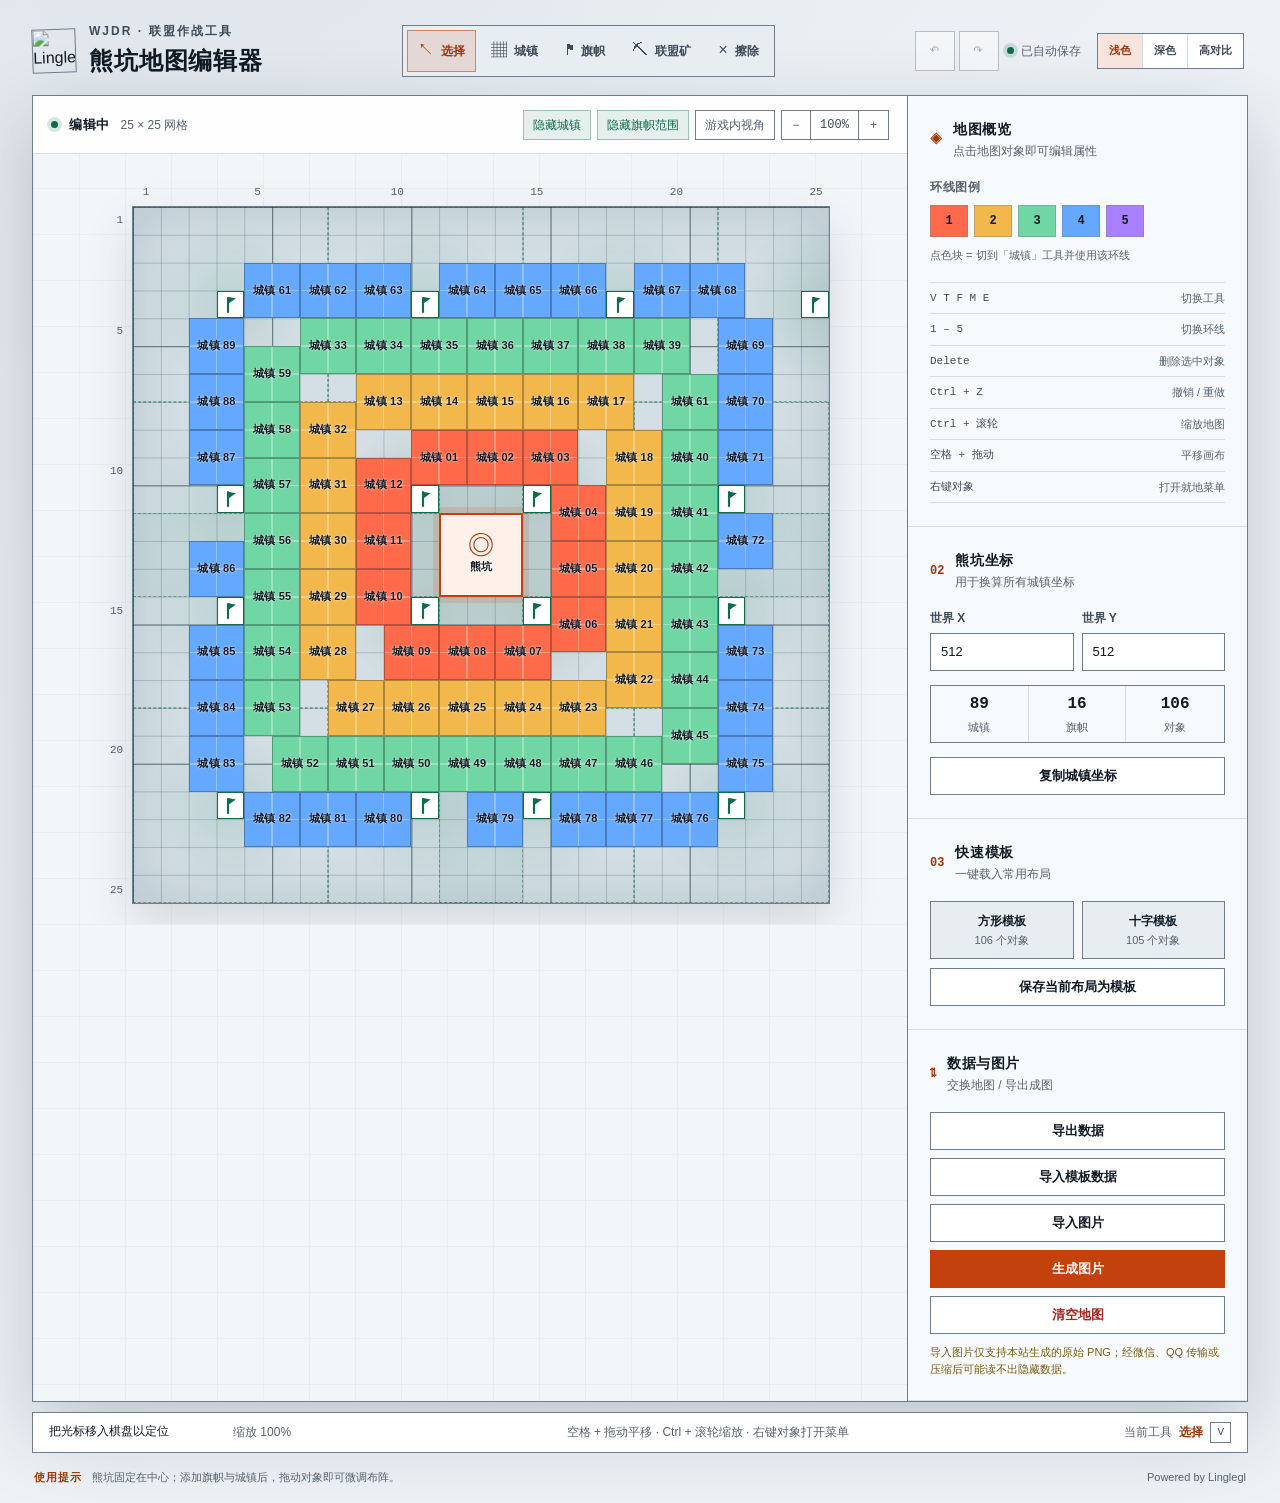
==== index.html @ 19039643 "Add files via upload" ====
<!DOCTYPE html><html lang="zh-CN" data-theme="light"><head><meta charSet="utf-8"/><meta name="viewport" content="width=device-width, initial-scale=1"/><link rel="preload" as="image" href="/logo.jpg"/><link rel="stylesheet" href="/assets/index-hUrB4ip2.css" data-rsc-css-href="/assets/index-hUrB4ip2.css" data-precedence="vite-rsc/importer-resources"/><link rel="modulepreload" href="/assets/layout-segment-context-CF5Iro7k.js" crossorigin=""/><link rel="modulepreload" href="/assets/rolldown-runtime-S-ySWqyJ.js" crossorigin=""/><link rel="modulepreload" href="/assets/index-B4uGguhS.js" crossorigin=""/><link rel="modulepreload" href="/assets/framework-CXnKph_e.js" crossorigin=""/><link rel="modulepreload" href="/assets/page-Bb1HIGZ4.js" crossorigin=""/><title>熊坑地图编辑器 | WJDR</title><meta name="description" content="为无尽冬日联盟快速规划熊坑、旗帜与城镇位置，支持模板、坐标换算、数据导入导出与图片生成。"/><meta name="application-name" content="WJDR 熊坑地图编辑器"/><meta property="og:title" content="熊坑地图编辑器 | WJDR"/><meta property="og:description" content="规划阵型、换算坐标、一键出图。"/><meta property="og:type" content="website"/><meta property="og:image" content="https://127.0.0.1:3100/og.png"/><meta property="og:image:width" content="1760"/><meta property="og:image:height" content="920"/><meta name="twitter:card" content="summary_large_image"/><meta name="twitter:title" content="熊坑地图编辑器 | WJDR"/><meta name="twitter:description" content="规划阵型、换算坐标、一键出图。"/><meta name="twitter:image" content="https://127.0.0.1:3100/og.png"/><link rel="shortcut icon" href="/logo.jpg"/><link rel="icon" href="/logo.jpg"/><link rel="apple-touch-icon" href="/logo.jpg"/><meta name="theme-color" content="#eef2f6"/><script>self.__VINEXT_RSC_PARAMS__={}</script><script>self.__VINEXT_RSC_NAV__={"pathname":"/","searchParams":[]}</script><link rel="modulepreload" href="/assets/index-B4uGguhS.js" />
</head><body><script>(function(){try{var t=localStorage.getItem("wjdr-theme");if(t!=="dark"&&t!=="contrast")t="light";var r=document.documentElement;r.dataset.theme=t;r.style.colorScheme=t==="light"?"light":"dark";}catch(e){document.documentElement.dataset.theme="light";}})();</script><main class="app-shell"><header class="topbar"><div class="brand"><img class="brand-mark" src="/logo.jpg" alt="Linglegl"/><div><p>WJDR · 联盟作战工具</p><h1>熊坑地图编辑器</h1></div></div><div class="tool-strip" role="toolbar" aria-label="地图工具"><button type="button" class="active" aria-pressed="true" title="移动与编辑（快捷键 V）"><strong aria-hidden="true">↖</strong><span>选择</span></button><button type="button" class="" aria-pressed="false" title="放置联盟成员（快捷键 T）"><strong aria-hidden="true">▦</strong><span>城镇</span></button><button type="button" class="" aria-pressed="false" title="标记覆盖范围（快捷键 F）"><strong aria-hidden="true">⚑</strong><span>旗帜</span></button><button type="button" class="" aria-pressed="false" title="放置资源点（快捷键 M）"><strong aria-hidden="true">⛏</strong><span>联盟矿</span></button><button type="button" class="" aria-pressed="false" title="点击删除（快捷键 E）"><strong aria-hidden="true">×</strong><span>擦除</span></button></div><div class="header-actions"><div class="history-actions"><button type="button" disabled="" title="撤销（Ctrl+Z）" aria-label="撤销">↶</button><button type="button" disabled="" title="重做（Ctrl+Shift+Z）" aria-label="重做">↷</button></div><span class="autosave"><i></i>已自动保存</span><div class="theme-switch" role="group" aria-label="配色主题"><button type="button" class="active" aria-pressed="true" title="亮底深字，长时间看最省力">浅色</button><button type="button" class="" aria-pressed="false" title="原版战术深色">深色</button><button type="button" class="" aria-pressed="false" title="深底 + 近白字，对比更强">高对比</button></div></div></header><section class="workspace" aria-label="熊坑地图编辑器"><section class="map-panel"><div class="map-toolbar"><div><span class="status-dot"></span><strong>编辑中</strong><em>25 × 25 网格</em></div><div class="view-switches"><button type="button" class="on">隐藏<!-- -->城镇</button><button type="button" class="on">隐藏<!-- -->旗帜范围</button><button type="button" class="" aria-pressed="false" title="切换垂直视角与游戏内视角">游戏内视角</button><div class="zoom-controls" aria-label="地图缩放"><button type="button" aria-label="缩小地图" title="缩小地图">−</button><button type="button" aria-label="重置地图缩放，当前 100%" title="重置为 100%">100<!-- -->%</button><button type="button" aria-label="放大地图" title="放大地图">+</button></div></div></div><div class="map-viewport"><div class="map-stage " style="--tilt-yaw:-45deg;--tilt-counter-yaw:45deg;--tilt-scale:0.7;--tilt-inset:15%;--map-stage-width:min(80vh, calc(100% - 64px))"><div class="axis axis-x" aria-hidden="true"><span>1</span><span></span><span></span><span></span><span>5</span><span></span><span></span><span></span><span></span><span>10</span><span></span><span></span><span></span><span></span><span>15</span><span></span><span></span><span></span><span></span><span>20</span><span></span><span></span><span></span><span></span><span>25</span></div><div class="axis axis-y" aria-hidden="true"><span>1</span><span></span><span></span><span></span><span>5</span><span></span><span></span><span></span><span></span><span>10</span><span></span><span></span><span></span><span></span><span>15</span><span></span><span></span><span></span><span></span><span>20</span><span></span><span></span><span></span><span></span><span>25</span></div><div class="map-board tool-select"><span class="board-corner corner-top-left" aria-hidden="true"></span><span class="board-corner corner-top-right" aria-hidden="true"></span><span class="board-corner corner-bottom-right" aria-hidden="true"></span><span class="board-corner corner-bottom-left" aria-hidden="true"></span><span class="flag-coverage " style="left:28.000000000000004%;top:44%;width:28.000000000000004%;height:28.000000000000004%"></span><span class="flag-coverage " style="left:28.000000000000004%;top:28.000000000000004%;width:28.000000000000004%;height:28.000000000000004%"></span><span class="flag-coverage " style="left:44%;top:28.000000000000004%;width:28.000000000000004%;height:28.000000000000004%"></span><span class="flag-coverage " style="left:44%;top:44%;width:28.000000000000004%;height:28.000000000000004%"></span><span class="flag-coverage " style="left:0%;top:44%;width:28.000000000000004%;height:28.000000000000004%"></span><span class="flag-coverage " style="left:72%;top:44%;width:28.000000000000004%;height:28.000000000000004%"></span><span class="flag-coverage " style="left:72%;top:28.000000000000004%;width:28.000000000000004%;height:28.000000000000004%"></span><span class="flag-coverage " style="left:0%;top:28.000000000000004%;width:28.000000000000004%;height:28.000000000000004%"></span><span class="flag-coverage " style="left:28.000000000000004%;top:0%;width:28.000000000000004%;height:28.000000000000004%"></span><span class="flag-coverage " style="left:56.00000000000001%;top:0%;width:28.000000000000004%;height:28.000000000000004%"></span><span class="flag-coverage " style="left:28.000000000000004%;top:72%;width:28.000000000000004%;height:28.000000000000004%"></span><span class="flag-coverage " style="left:44%;top:72%;width:28.000000000000004%;height:28.000000000000004%"></span><span class="flag-coverage " style="left:72%;top:72%;width:28.000000000000004%;height:28.000000000000004%"></span><span class="flag-coverage " style="left:0%;top:72%;width:28.000000000000004%;height:28.000000000000004%"></span><span class="flag-coverage " style="left:0%;top:0%;width:28.000000000000004%;height:28.000000000000004%"></span><span class="flag-coverage " style="left:84%;top:0%;width:28.000000000000004%;height:28.000000000000004%"></span><button type="button" class="marker marker-bear  " style="left:44%;top:44%;width:12%;height:12%" aria-label="熊坑，左上角第 12 列第 12 行，占地 3 × 3"><span class="marker-bear-content"><span class="marker-bear-symbol" aria-hidden="true">◎</span><small>熊坑</small></span></button><button type="button" class="marker marker-flag  " style="left:40%;top:56.00000000000001%;width:4%;height:4%" aria-label="联盟旗帜，左上角第 11 列第 15 行，占地 1 × 1"><span class="marker-flag-glyph" aria-hidden="true"></span></button><button type="button" class="marker marker-flag  " style="left:40%;top:40%;width:4%;height:4%" aria-label="联盟旗帜，左上角第 11 列第 11 行，占地 1 × 1"><span class="marker-flag-glyph" aria-hidden="true"></span></button><button type="button" class="marker marker-flag  " style="left:56.00000000000001%;top:40%;width:4%;height:4%" aria-label="联盟旗帜，左上角第 15 列第 11 行，占地 1 × 1"><span class="marker-flag-glyph" aria-hidden="true"></span></button><button type="button" class="marker marker-flag  " style="left:56.00000000000001%;top:56.00000000000001%;width:4%;height:4%" aria-label="联盟旗帜，左上角第 15 列第 15 行，占地 1 × 1"><span class="marker-flag-glyph" aria-hidden="true"></span></button><button type="button" class="marker marker-flag  " style="left:12%;top:56.00000000000001%;width:4%;height:4%" aria-label="联盟旗帜，左上角第 4 列第 15 行，占地 1 × 1"><span class="marker-flag-glyph" aria-hidden="true"></span></button><button type="button" class="marker marker-flag  " style="left:84%;top:56.00000000000001%;width:4%;height:4%" aria-label="联盟旗帜，左上角第 22 列第 15 行，占地 1 × 1"><span class="marker-flag-glyph" aria-hidden="true"></span></button><button type="button" class="marker marker-flag  " style="left:84%;top:40%;width:4%;height:4%" aria-label="联盟旗帜，左上角第 22 列第 11 行，占地 1 × 1"><span class="marker-flag-glyph" aria-hidden="true"></span></button><button type="button" class="marker marker-flag  " style="left:12%;top:40%;width:4%;height:4%" aria-label="联盟旗帜，左上角第 4 列第 11 行，占地 1 × 1"><span class="marker-flag-glyph" aria-hidden="true"></span></button><button type="button" class="marker marker-flag  " style="left:40%;top:12%;width:4%;height:4%" aria-label="联盟旗帜，左上角第 11 列第 4 行，占地 1 × 1"><span class="marker-flag-glyph" aria-hidden="true"></span></button><button type="button" class="marker marker-flag  " style="left:68%;top:12%;width:4%;height:4%" aria-label="联盟旗帜，左上角第 18 列第 4 行，占地 1 × 1"><span class="marker-flag-glyph" aria-hidden="true"></span></button><button type="button" class="marker marker-flag  " style="left:40%;top:84%;width:4%;height:4%" aria-label="联盟旗帜，左上角第 11 列第 22 行，占地 1 × 1"><span class="marker-flag-glyph" aria-hidden="true"></span></button><button type="button" class="marker marker-flag  " style="left:56.00000000000001%;top:84%;width:4%;height:4%" aria-label="联盟旗帜，左上角第 15 列第 22 行，占地 1 × 1"><span class="marker-flag-glyph" aria-hidden="true"></span></button><button type="button" class="marker marker-flag  " style="left:84%;top:84%;width:4%;height:4%" aria-label="联盟旗帜，左上角第 22 列第 22 行，占地 1 × 1"><span class="marker-flag-glyph" aria-hidden="true"></span></button><button type="button" class="marker marker-flag  " style="left:12%;top:84%;width:4%;height:4%" aria-label="联盟旗帜，左上角第 4 列第 22 行，占地 1 × 1"><span class="marker-flag-glyph" aria-hidden="true"></span></button><button type="button" class="marker marker-flag  " style="left:12%;top:12%;width:4%;height:4%" aria-label="联盟旗帜，左上角第 4 列第 4 行，占地 1 × 1"><span class="marker-flag-glyph" aria-hidden="true"></span></button><button type="button" class="marker marker-flag  " style="left:96%;top:12%;width:4%;height:4%" aria-label="联盟旗帜，左上角第 25 列第 4 行，占地 1 × 1"><span class="marker-flag-glyph" aria-hidden="true"></span></button><button type="button" class="marker marker-town  " style="left:40%;top:32%;width:8%;height:8%;--town-color:#ff6b4a" aria-label="城镇 01，左上角第 11 列第 9 行，占地 2 × 2"><small>城镇 01</small></button><button type="button" class="marker marker-town  " style="left:48%;top:32%;width:8%;height:8%;--town-color:#ff6b4a" aria-label="城镇 02，左上角第 13 列第 9 行，占地 2 × 2"><small>城镇 02</small></button><button type="button" class="marker marker-town  " style="left:56.00000000000001%;top:32%;width:8%;height:8%;--town-color:#ff6b4a" aria-label="城镇 03，左上角第 15 列第 9 行，占地 2 × 2"><small>城镇 03</small></button><button type="button" class="marker marker-town  " style="left:60%;top:40%;width:8%;height:8%;--town-color:#ff6b4a" aria-label="城镇 04，左上角第 16 列第 11 行，占地 2 × 2"><small>城镇 04</small></button><button type="button" class="marker marker-town  " style="left:60%;top:48%;width:8%;height:8%;--town-color:#ff6b4a" aria-label="城镇 05，左上角第 16 列第 13 行，占地 2 × 2"><small>城镇 05</small></button><button type="button" class="marker marker-town  " style="left:60%;top:56.00000000000001%;width:8%;height:8%;--town-color:#ff6b4a" aria-label="城镇 06，左上角第 16 列第 15 行，占地 2 × 2"><small>城镇 06</small></button><button type="button" class="marker marker-town  " style="left:52%;top:60%;width:8%;height:8%;--town-color:#ff6b4a" aria-label="城镇 07，左上角第 14 列第 16 行，占地 2 × 2"><small>城镇 07</small></button><button type="button" class="marker marker-town  " style="left:44%;top:60%;width:8%;height:8%;--town-color:#ff6b4a" aria-label="城镇 08，左上角第 12 列第 16 行，占地 2 × 2"><small>城镇 08</small></button><button type="button" class="marker marker-town  " style="left:36%;top:60%;width:8%;height:8%;--town-color:#ff6b4a" aria-label="城镇 09，左上角第 10 列第 16 行，占地 2 × 2"><small>城镇 09</small></button><button type="button" class="marker marker-town  " style="left:32%;top:52%;width:8%;height:8%;--town-color:#ff6b4a" aria-label="城镇 10，左上角第 9 列第 14 行，占地 2 × 2"><small>城镇 10</small></button><button type="button" class="marker marker-town  " style="left:32%;top:44%;width:8%;height:8%;--town-color:#ff6b4a" aria-label="城镇 11，左上角第 9 列第 12 行，占地 2 × 2"><small>城镇 11</small></button><button type="button" class="marker marker-town  " style="left:32%;top:36%;width:8%;height:8%;--town-color:#ff6b4a" aria-label="城镇 12，左上角第 9 列第 10 行，占地 2 × 2"><small>城镇 12</small></button><button type="button" class="marker marker-town  " style="left:32%;top:24%;width:8%;height:8%;--town-color:#f3b84b" aria-label="城镇 13，左上角第 9 列第 7 行，占地 2 × 2"><small>城镇 13</small></button><button type="button" class="marker marker-town  " style="left:40%;top:24%;width:8%;height:8%;--town-color:#f3b84b" aria-label="城镇 14，左上角第 11 列第 7 行，占地 2 × 2"><small>城镇 14</small></button><button type="button" class="marker marker-town  " style="left:48%;top:24%;width:8%;height:8%;--town-color:#f3b84b" aria-label="城镇 15，左上角第 13 列第 7 行，占地 2 × 2"><small>城镇 15</small></button><button type="button" class="marker marker-town  " style="left:56.00000000000001%;top:24%;width:8%;height:8%;--town-color:#f3b84b" aria-label="城镇 16，左上角第 15 列第 7 行，占地 2 × 2"><small>城镇 16</small></button><button type="button" class="marker marker-town  " style="left:64%;top:24%;width:8%;height:8%;--town-color:#f3b84b" aria-label="城镇 17，左上角第 17 列第 7 行，占地 2 × 2"><small>城镇 17</small></button><button type="button" class="marker marker-town  " style="left:68%;top:32%;width:8%;height:8%;--town-color:#f3b84b" aria-label="城镇 18，左上角第 18 列第 9 行，占地 2 × 2"><small>城镇 18</small></button><button type="button" class="marker marker-town  " style="left:68%;top:40%;width:8%;height:8%;--town-color:#f3b84b" aria-label="城镇 19，左上角第 18 列第 11 行，占地 2 × 2"><small>城镇 19</small></button><button type="button" class="marker marker-town  " style="left:68%;top:48%;width:8%;height:8%;--town-color:#f3b84b" aria-label="城镇 20，左上角第 18 列第 13 行，占地 2 × 2"><small>城镇 20</small></button><button type="button" class="marker marker-town  " style="left:68%;top:56.00000000000001%;width:8%;height:8%;--town-color:#f3b84b" aria-label="城镇 21，左上角第 18 列第 15 行，占地 2 × 2"><small>城镇 21</small></button><button type="button" class="marker marker-town  " style="left:68%;top:64%;width:8%;height:8%;--town-color:#f3b84b" aria-label="城镇 22，左上角第 18 列第 17 行，占地 2 × 2"><small>城镇 22</small></button><button type="button" class="marker marker-town  " style="left:60%;top:68%;width:8%;height:8%;--town-color:#f3b84b" aria-label="城镇 23，左上角第 16 列第 18 行，占地 2 × 2"><small>城镇 23</small></button><button type="button" class="marker marker-town  " style="left:52%;top:68%;width:8%;height:8%;--town-color:#f3b84b" aria-label="城镇 24，左上角第 14 列第 18 行，占地 2 × 2"><small>城镇 24</small></button><button type="button" class="marker marker-town  " style="left:44%;top:68%;width:8%;height:8%;--town-color:#f3b84b" aria-label="城镇 25，左上角第 12 列第 18 行，占地 2 × 2"><small>城镇 25</small></button><button type="button" class="marker marker-town  " style="left:36%;top:68%;width:8%;height:8%;--town-color:#f3b84b" aria-label="城镇 26，左上角第 10 列第 18 行，占地 2 × 2"><small>城镇 26</small></button><button type="button" class="marker marker-town  " style="left:28.000000000000004%;top:68%;width:8%;height:8%;--town-color:#f3b84b" aria-label="城镇 27，左上角第 8 列第 18 行，占地 2 × 2"><small>城镇 27</small></button><button type="button" class="marker marker-town  " style="left:24%;top:60%;width:8%;height:8%;--town-color:#f3b84b" aria-label="城镇 28，左上角第 7 列第 16 行，占地 2 × 2"><small>城镇 28</small></button><button type="button" class="marker marker-town  " style="left:24%;top:52%;width:8%;height:8%;--town-color:#f3b84b" aria-label="城镇 29，左上角第 7 列第 14 行，占地 2 × 2"><small>城镇 29</small></button><button type="button" class="marker marker-town  " style="left:24%;top:44%;width:8%;height:8%;--town-color:#f3b84b" aria-label="城镇 30，左上角第 7 列第 12 行，占地 2 × 2"><small>城镇 30</small></button><button type="button" class="marker marker-town  " style="left:24%;top:36%;width:8%;height:8%;--town-color:#f3b84b" aria-label="城镇 31，左上角第 7 列第 10 行，占地 2 × 2"><small>城镇 31</small></button><button type="button" class="marker marker-town  " style="left:24%;top:28.000000000000004%;width:8%;height:8%;--town-color:#f3b84b" aria-label="城镇 32，左上角第 7 列第 8 行，占地 2 × 2"><small>城镇 32</small></button><button type="button" class="marker marker-town  " style="left:24%;top:16%;width:8%;height:8%;--town-color:#70d6a3" aria-label="城镇 33，左上角第 7 列第 5 行，占地 2 × 2"><small>城镇 33</small></button><button type="button" class="marker marker-town  " style="left:32%;top:16%;width:8%;height:8%;--town-color:#70d6a3" aria-label="城镇 34，左上角第 9 列第 5 行，占地 2 × 2"><small>城镇 34</small></button><button type="button" class="marker marker-town  " style="left:40%;top:16%;width:8%;height:8%;--town-color:#70d6a3" aria-label="城镇 35，左上角第 11 列第 5 行，占地 2 × 2"><small>城镇 35</small></button><button type="button" class="marker marker-town  " style="left:48%;top:16%;width:8%;height:8%;--town-color:#70d6a3" aria-label="城镇 36，左上角第 13 列第 5 行，占地 2 × 2"><small>城镇 36</small></button><button type="button" class="marker marker-town  " style="left:56.00000000000001%;top:16%;width:8%;height:8%;--town-color:#70d6a3" aria-label="城镇 37，左上角第 15 列第 5 行，占地 2 × 2"><small>城镇 37</small></button><button type="button" class="marker marker-town  " style="left:64%;top:16%;width:8%;height:8%;--town-color:#70d6a3" aria-label="城镇 38，左上角第 17 列第 5 行，占地 2 × 2"><small>城镇 38</small></button><button type="button" class="marker marker-town  " style="left:72%;top:16%;width:8%;height:8%;--town-color:#70d6a3" aria-label="城镇 39，左上角第 19 列第 5 行，占地 2 × 2"><small>城镇 39</small></button><button type="button" class="marker marker-town  " style="left:76%;top:32%;width:8%;height:8%;--town-color:#70d6a3" aria-label="城镇 40，左上角第 20 列第 9 行，占地 2 × 2"><small>城镇 40</small></button><button type="button" class="marker marker-town  " style="left:76%;top:40%;width:8%;height:8%;--town-color:#70d6a3" aria-label="城镇 41，左上角第 20 列第 11 行，占地 2 × 2"><small>城镇 41</small></button><button type="button" class="marker marker-town  " style="left:76%;top:48%;width:8%;height:8%;--town-color:#70d6a3" aria-label="城镇 42，左上角第 20 列第 13 行，占地 2 × 2"><small>城镇 42</small></button><button type="button" class="marker marker-town  " style="left:76%;top:56.00000000000001%;width:8%;height:8%;--town-color:#70d6a3" aria-label="城镇 43，左上角第 20 列第 15 行，占地 2 × 2"><small>城镇 43</small></button><button type="button" class="marker marker-town  " style="left:76%;top:64%;width:8%;height:8%;--town-color:#70d6a3" aria-label="城镇 44，左上角第 20 列第 17 行，占地 2 × 2"><small>城镇 44</small></button><button type="button" class="marker marker-town  " style="left:76%;top:72%;width:8%;height:8%;--town-color:#70d6a3" aria-label="城镇 45，左上角第 20 列第 19 行，占地 2 × 2"><small>城镇 45</small></button><button type="button" class="marker marker-town  " style="left:68%;top:76%;width:8%;height:8%;--town-color:#70d6a3" aria-label="城镇 46，左上角第 18 列第 20 行，占地 2 × 2"><small>城镇 46</small></button><button type="button" class="marker marker-town  " style="left:60%;top:76%;width:8%;height:8%;--town-color:#70d6a3" aria-label="城镇 47，左上角第 16 列第 20 行，占地 2 × 2"><small>城镇 47</small></button><button type="button" class="marker marker-town  " style="left:52%;top:76%;width:8%;height:8%;--town-color:#70d6a3" aria-label="城镇 48，左上角第 14 列第 20 行，占地 2 × 2"><small>城镇 48</small></button><button type="button" class="marker marker-town  " style="left:44%;top:76%;width:8%;height:8%;--town-color:#70d6a3" aria-label="城镇 49，左上角第 12 列第 20 行，占地 2 × 2"><small>城镇 49</small></button><button type="button" class="marker marker-town  " style="left:36%;top:76%;width:8%;height:8%;--town-color:#70d6a3" aria-label="城镇 50，左上角第 10 列第 20 行，占地 2 × 2"><small>城镇 50</small></button><button type="button" class="marker marker-town  " style="left:28.000000000000004%;top:76%;width:8%;height:8%;--town-color:#70d6a3" aria-label="城镇 51，左上角第 8 列第 20 行，占地 2 × 2"><small>城镇 51</small></button><button type="button" class="marker marker-town  " style="left:20%;top:76%;width:8%;height:8%;--town-color:#70d6a3" aria-label="城镇 52，左上角第 6 列第 20 行，占地 2 × 2"><small>城镇 52</small></button><button type="button" class="marker marker-town  " style="left:16%;top:68%;width:8%;height:8%;--town-color:#70d6a3" aria-label="城镇 53，左上角第 5 列第 18 行，占地 2 × 2"><small>城镇 53</small></button><button type="button" class="marker marker-town  " style="left:16%;top:60%;width:8%;height:8%;--town-color:#70d6a3" aria-label="城镇 54，左上角第 5 列第 16 行，占地 2 × 2"><small>城镇 54</small></button><button type="button" class="marker marker-town  " style="left:16%;top:52%;width:8%;height:8%;--town-color:#70d6a3" aria-label="城镇 55，左上角第 5 列第 14 行，占地 2 × 2"><small>城镇 55</small></button><button type="button" class="marker marker-town  " style="left:16%;top:44%;width:8%;height:8%;--town-color:#70d6a3" aria-label="城镇 56，左上角第 5 列第 12 行，占地 2 × 2"><small>城镇 56</small></button><button type="button" class="marker marker-town  " style="left:16%;top:36%;width:8%;height:8%;--town-color:#70d6a3" aria-label="城镇 57，左上角第 5 列第 10 行，占地 2 × 2"><small>城镇 57</small></button><button type="button" class="marker marker-town  " style="left:16%;top:28.000000000000004%;width:8%;height:8%;--town-color:#70d6a3" aria-label="城镇 58，左上角第 5 列第 8 行，占地 2 × 2"><small>城镇 58</small></button><button type="button" class="marker marker-town  " style="left:16%;top:20%;width:8%;height:8%;--town-color:#70d6a3" aria-label="城镇 59，左上角第 5 列第 6 行，占地 2 × 2"><small>城镇 59</small></button><button type="button" class="marker marker-town  " style="left:76%;top:24%;width:8%;height:8%;--town-color:#70d6a3" aria-label="城镇 61，左上角第 20 列第 7 行，占地 2 × 2"><small>城镇 61</small></button><button type="button" class="marker marker-town  " style="left:16%;top:8%;width:8%;height:8%;--town-color:#64a8ff" aria-label="城镇 61，左上角第 5 列第 3 行，占地 2 × 2"><small>城镇 61</small></button><button type="button" class="marker marker-town  " style="left:24%;top:8%;width:8%;height:8%;--town-color:#64a8ff" aria-label="城镇 62，左上角第 7 列第 3 行，占地 2 × 2"><small>城镇 62</small></button><button type="button" class="marker marker-town  " style="left:32%;top:8%;width:8%;height:8%;--town-color:#64a8ff" aria-label="城镇 63，左上角第 9 列第 3 行，占地 2 × 2"><small>城镇 63</small></button><button type="button" class="marker marker-town  " style="left:44%;top:8%;width:8%;height:8%;--town-color:#64a8ff" aria-label="城镇 64，左上角第 12 列第 3 行，占地 2 × 2"><small>城镇 64</small></button><button type="button" class="marker marker-town  " style="left:52%;top:8%;width:8%;height:8%;--town-color:#64a8ff" aria-label="城镇 65，左上角第 14 列第 3 行，占地 2 × 2"><small>城镇 65</small></button><button type="button" class="marker marker-town  " style="left:60%;top:8%;width:8%;height:8%;--town-color:#64a8ff" aria-label="城镇 66，左上角第 16 列第 3 行，占地 2 × 2"><small>城镇 66</small></button><button type="button" class="marker marker-town  " style="left:72%;top:8%;width:8%;height:8%;--town-color:#64a8ff" aria-label="城镇 67，左上角第 19 列第 3 行，占地 2 × 2"><small>城镇 67</small></button><button type="button" class="marker marker-town  " style="left:80%;top:8%;width:8%;height:8%;--town-color:#64a8ff" aria-label="城镇 68，左上角第 21 列第 3 行，占地 2 × 2"><small>城镇 68</small></button><button type="button" class="marker marker-town  " style="left:84%;top:16%;width:8%;height:8%;--town-color:#64a8ff" aria-label="城镇 69，左上角第 22 列第 5 行，占地 2 × 2"><small>城镇 69</small></button><button type="button" class="marker marker-town  " style="left:84%;top:24%;width:8%;height:8%;--town-color:#64a8ff" aria-label="城镇 70，左上角第 22 列第 7 行，占地 2 × 2"><small>城镇 70</small></button><button type="button" class="marker marker-town  " style="left:84%;top:32%;width:8%;height:8%;--town-color:#64a8ff" aria-label="城镇 71，左上角第 22 列第 9 行，占地 2 × 2"><small>城镇 71</small></button><button type="button" class="marker marker-town  " style="left:84%;top:44%;width:8%;height:8%;--town-color:#64a8ff" aria-label="城镇 72，左上角第 22 列第 12 行，占地 2 × 2"><small>城镇 72</small></button><button type="button" class="marker marker-town  " style="left:84%;top:60%;width:8%;height:8%;--town-color:#64a8ff" aria-label="城镇 73，左上角第 22 列第 16 行，占地 2 × 2"><small>城镇 73</small></button><button type="button" class="marker marker-town  " style="left:84%;top:68%;width:8%;height:8%;--town-color:#64a8ff" aria-label="城镇 74，左上角第 22 列第 18 行，占地 2 × 2"><small>城镇 74</small></button><button type="button" class="marker marker-town  " style="left:84%;top:76%;width:8%;height:8%;--town-color:#64a8ff" aria-label="城镇 75，左上角第 22 列第 20 行，占地 2 × 2"><small>城镇 75</small></button><button type="button" class="marker marker-town  " style="left:76%;top:84%;width:8%;height:8%;--town-color:#64a8ff" aria-label="城镇 76，左上角第 20 列第 22 行，占地 2 × 2"><small>城镇 76</small></button><button type="button" class="marker marker-town  " style="left:68%;top:84%;width:8%;height:8%;--town-color:#64a8ff" aria-label="城镇 77，左上角第 18 列第 22 行，占地 2 × 2"><small>城镇 77</small></button><button type="button" class="marker marker-town  " style="left:60%;top:84%;width:8%;height:8%;--town-color:#64a8ff" aria-label="城镇 78，左上角第 16 列第 22 行，占地 2 × 2"><small>城镇 78</small></button><button type="button" class="marker marker-town  " style="left:48%;top:84%;width:8%;height:8%;--town-color:#64a8ff" aria-label="城镇 79，左上角第 13 列第 22 行，占地 2 × 2"><small>城镇 79</small></button><button type="button" class="marker marker-town  " style="left:32%;top:84%;width:8%;height:8%;--town-color:#64a8ff" aria-label="城镇 80，左上角第 9 列第 22 行，占地 2 × 2"><small>城镇 80</small></button><button type="button" class="marker marker-town  " style="left:24%;top:84%;width:8%;height:8%;--town-color:#64a8ff" aria-label="城镇 81，左上角第 7 列第 22 行，占地 2 × 2"><small>城镇 81</small></button><button type="button" class="marker marker-town  " style="left:16%;top:84%;width:8%;height:8%;--town-color:#64a8ff" aria-label="城镇 82，左上角第 5 列第 22 行，占地 2 × 2"><small>城镇 82</small></button><button type="button" class="marker marker-town  " style="left:8%;top:76%;width:8%;height:8%;--town-color:#64a8ff" aria-label="城镇 83，左上角第 3 列第 20 行，占地 2 × 2"><small>城镇 83</small></button><button type="button" class="marker marker-town  " style="left:8%;top:68%;width:8%;height:8%;--town-color:#64a8ff" aria-label="城镇 84，左上角第 3 列第 18 行，占地 2 × 2"><small>城镇 84</small></button><button type="button" class="marker marker-town  " style="left:8%;top:60%;width:8%;height:8%;--town-color:#64a8ff" aria-label="城镇 85，左上角第 3 列第 16 行，占地 2 × 2"><small>城镇 85</small></button><button type="button" class="marker marker-town  " style="left:8%;top:48%;width:8%;height:8%;--town-color:#64a8ff" aria-label="城镇 86，左上角第 3 列第 13 行，占地 2 × 2"><small>城镇 86</small></button><button type="button" class="marker marker-town  " style="left:8%;top:32%;width:8%;height:8%;--town-color:#64a8ff" aria-label="城镇 87，左上角第 3 列第 9 行，占地 2 × 2"><small>城镇 87</small></button><button type="button" class="marker marker-town  " style="left:8%;top:24%;width:8%;height:8%;--town-color:#64a8ff" aria-label="城镇 88，左上角第 3 列第 7 行，占地 2 × 2"><small>城镇 88</small></button><button type="button" class="marker marker-town  " style="left:8%;top:16%;width:8%;height:8%;--town-color:#64a8ff" aria-label="城镇 89，左上角第 3 列第 5 行，占地 2 × 2"><small>城镇 89</small></button></div></div></div></section><aside class="inspector"><section class="panel-section"><div class="section-heading"><span aria-hidden="true">◈</span><div><h2>地图概览</h2><p>点击地图对象即可编辑属性</p></div></div><div class="overview"><div class="legend"><span class="legend-title">环线图例</span><div class="legend-swatches"><button type="button" class="legend-swatch" style="--ring-color:#ff6b4a" title="切到「城镇」工具，使用 1 环">1</button><button type="button" class="legend-swatch" style="--ring-color:#f3b84b" title="切到「城镇」工具，使用 2 环">2</button><button type="button" class="legend-swatch" style="--ring-color:#70d6a3" title="切到「城镇」工具，使用 3 环">3</button><button type="button" class="legend-swatch" style="--ring-color:#64a8ff" title="切到「城镇」工具，使用 4 环">4</button><button type="button" class="legend-swatch" style="--ring-color:#a980ff" title="切到「城镇」工具，使用 5 环">5</button></div><p class="legend-note">点色块 = 切到「城镇」工具并使用该环线</p></div><dl class="shortcut-list"><div><dt>V T F M E</dt><dd>切换工具</dd></div><div><dt>1 – 5</dt><dd>切换环线</dd></div><div><dt>Delete</dt><dd>删除选中对象</dd></div><div><dt>Ctrl + Z</dt><dd>撤销 / 重做</dd></div><div><dt>Ctrl + 滚轮</dt><dd>缩放地图</dd></div><div><dt>空格 + 拖动</dt><dd>平移画布</dd></div><div><dt>右键对象</dt><dd>打开就地菜单</dd></div></dl></div></section><section class="panel-section"><div class="section-heading"><span>02</span><div><h2>熊坑坐标</h2><p>用于换算所有城镇坐标</p></div></div><div class="coordinate-pair world-coordinate"><label><span>世界 X</span><input type="number" value="512"/></label><label><span>世界 Y</span><input type="number" value="512"/></label></div><div class="coordinate-summary"><div><strong>89</strong><span>城镇</span></div><div><strong>16</strong><span>旗帜</span></div><div><strong>106</strong><span>对象</span></div></div><button type="button" class="wide-button">复制城镇坐标</button></section><section class="panel-section templates"><div class="section-heading"><span>03</span><div><h2>快速模板</h2><p>一键载入常用布局</p></div></div><div class="template-grid"><button type="button"><strong>方形模板</strong><small>106 个对象</small></button><button type="button"><strong>十字模板</strong><small>105 个对象</small></button></div><button type="button" class="wide-button">保存当前布局为模板</button></section><section class="panel-section"><div class="section-heading"><span aria-hidden="true">⇅</span><div><h2>数据与图片</h2><p>交换地图 / 导出成图</p></div></div><input type="file" accept=".png,image/png" hidden=""/><div class="data-actions"><button type="button" class="wide-button">导出数据</button><button type="button" class="wide-button">导入模板数据</button><button type="button" class="wide-button">导入图片</button><button type="button" class="signal-button wide-button">生成图片</button><button type="button" class="wide-button danger-link">清空地图</button></div><p class="image-import-note">导入图片仅支持本站生成的原始 PNG；经微信、QQ 传输或压缩后可能读不出隐藏数据。</p></section></aside></section><footer class="statusbar" aria-label="地图状态"><span class="status-cell status-coord">把光标移入棋盘以定位</span><span class="status-cell">缩放 <!-- -->100<!-- -->%</span><span class="status-cell status-hint">空格 + 拖动平移 · Ctrl + 滚轮缩放 · 右键对象打开菜单</span><span class="status-cell status-tool">当前工具<strong>选择</strong><kbd>V</kbd></span></footer><footer><p><span>使用提示</span>熊坑固定在中心；添加旗帜与城镇后，拖动对象即可微调布阵。</p><p>Powered by Linglegl</p></footer></main><script id="_R_">import("/assets/index-B4uGguhS.js")</script></body></html><script>self.__VINEXT_RSC_CHUNKS__=self.__VINEXT_RSC_CHUNKS__||[];self.__VINEXT_RSC_CHUNKS__.push("2:I[\"8c0f216c4604\",[],\"Children\",1]\n3:I[\"15c18cfaeeff\",[],\"LayoutSegmentProvider\",1]\n4:I[\"8c0f216c4604\",[],\"Slot\",1]\n5:I[\"593f344dc510\",[],\"RedirectBoundary\",1]\n:HL[\"/assets/index-hUrB4ip2.css\",\"style\"]\n")</script><script>self.__VINEXT_RSC_CHUNKS__=self.__VINEXT_RSC_CHUNKS__||[];self.__VINEXT_RSC_CHUNKS__.push("0:{\"__route\":\"route:/\",\"__interceptionContext\":null,\"__layoutIds\":[\"layout:/\"],\"__rootLayout\":\"/\",\"page:/\":\"$L1\",\"layout:/\":[[[[\"$\",\"link\",\"css:/assets/index-hUrB4ip2.css\",{\"rel\":\"stylesheet\",\"precedence\":\"vite-rsc/importer-resources\",\"href\":\"/assets/index-hUrB4ip2.css\",\"data-rsc-css-href\":\"/assets/index-hUrB4ip2.css\"}],\"$undefined\"],[\"$\",\"html\",null,{\"lang\":\"zh-CN\",\"data-theme\":\"light\",\"children\":[\"$\",\"body\",null,{\"children\":[[\"$\",\"script\",null,{\"dangerouslySetInnerHTML\":{\"__html\":\"(function(){try{var t=localStorage.getItem(\\\"wjdr-theme\\\");if(t!==\\\"dark\\\"\u0026\u0026t!==\\\"contrast\\\")t=\\\"light\\\";var r=document.documentElement;r.dataset.theme=t;r.style.colorScheme=t===\\\"light\\\"?\\\"light\\\":\\\"dark\\\";}catch(e){document.documentElement.dataset.theme=\\\"light\\\";}})();\"}}],[\"$\",\"$L2\",null,{}]]}]}]],null],\"route:/\":[[[\"$\",\"meta\",null,{\"charSet\":\"utf-8\"}],[[\"$\",\"title\",\"0\",{\"children\":\"熊坑地图编辑器 | WJDR\"}],[\"$\",\"meta\",\"1\",{\"name\":\"description\",\"content\":\"为无尽冬日联盟快速规划熊坑、旗帜与城镇位置，支持模板、坐标换算、数据导入导出与图片生成。\"}],[\"$\",\"meta\",\"2\",{\"name\":\"application-name\",\"content\":\"WJDR 熊坑地图编辑器\"}],[\"$\",\"meta\",\"3\",{\"property\":\"og:title\",\"content\":\"熊坑地图编辑器 | WJDR\"}],[\"$\",\"meta\",\"4\",{\"property\":\"og:description\",\"content\":\"规划阵型、换算坐标、一键出图。\"}],[\"$\",\"meta\",\"5\",{\"property\":\"og:type\",\"content\":\"website\"}],[\"$\",\"meta\",\"6\",{\"property\":\"og:image\",\"content\":\"https://127.0.0.1:3100/og.png\"}],[\"$\",\"meta\",\"7\",{\"property\":\"og:image:width\",\"content\":\"1760\"}],[\"$\",\"meta\",\"8\",{\"property\":\"og:image:height\",\"content\":\"920\"}],[\"$\",\"meta\",\"9\",{\"name\":\"twitter:card\",\"content\":\"summary_large_image\"}],[\"$\",\"meta\",\"10\",{\"name\":\"twitter:title\",\"content\":\"熊坑地图编辑器 | WJDR\"}],[\"$\",\"meta\",\"11\",{\"name\":\"twitter:description\",\"content\":\"规划阵型、换算坐标、一键出图。\"}],[\"$\",\"meta\",\"12\",{\"name\":\"twitter:image\",\"content\":\"https://127.0.0.1:3100/og.png\"}],[\"$\",\"link\",\"13\",{\"rel\":\"shortcut icon\",\"href\":\"/logo.jpg\"}],[\"$\",\"link\",\"14\",{\"rel\":\"icon\",\"href\":\"/logo.jpg\"}],[\"$\",\"link\",\"15\",{\"rel\":\"apple-touch-icon\",\"href\":\"/logo.jpg\"}]],[[\"$\",\"meta\",\"0\",{\"name\":\"viewport\",\"content\":\"width=device-width, initial-scale=1\"}],[\"$\",\"meta\",\"1\",{\"name\":\"theme-color\",\"content\":\"#eef2f6\"}]]],[\"$\",\"$L3\",null,{\"segmentMap\":{\"children\":[]},\"children\":[\"$\",\"$L4\",null,{\"id\":\"layout:/\",\"parallelSlots\":\"$undefined\",\"children\":[\"$\",\"$L5\",null,{\"children\":[\"$\",\"$L3\",null,{\"segmentMap\":{\"children\":[]},\"children\":[\"$\",\"$L4\",null,{\"id\":\"page:/\"}]}]}]}]}]],\"__layoutFlags\":{\"layout:/\":\"s\"},\"__artifactCompatibility\":{\"schemaVersion\":1,\"graphVersion\":\"app-route-graph:4uhn5s1wvoptc\",\"deploymentVersion\":\"a2893436-7f6a-495b-b534-216923612614\",\"appElementsSchemaVersion\":1,\"rscPayloadSchemaVersion\":1,\"rootBoundaryId\":\"/\",\"renderEpoch\":null}}\n")</script><script>self.__VINEXT_RSC_CHUNKS__=self.__VINEXT_RSC_CHUNKS__||[];self.__VINEXT_RSC_CHUNKS__.push("6:I[\"6efdf509a785\",[],\"default\",1]\n1:[\"$\",\"$L6\",null,{\"params\":\"$@7\",\"searchParams\":\"$@8\"}]\n")</script><script>self.__VINEXT_RSC_CHUNKS__=self.__VINEXT_RSC_CHUNKS__||[];self.__VINEXT_RSC_CHUNKS__.push("7:{}\n8:{}\n")</script><script>self.__VINEXT_RSC_DONE__=true</script>
---- assets/index-hUrB4ip2.css ----
/*! tailwindcss v4.2.1 | MIT License | https://tailwindcss.com */
@layer properties{@supports (((-webkit-hyphens:none)) and (not (margin-trim:inline))) or ((-moz-orient:inline) and (not (color:rgb(from red r g b)))){*,:before,:after,::backdrop{--tw-rotate-x:initial;--tw-rotate-y:initial;--tw-rotate-z:initial;--tw-skew-x:initial;--tw-skew-y:initial;--tw-border-style:solid;--tw-shadow:0 0 #0000;--tw-shadow-color:initial;--tw-shadow-alpha:100%;--tw-inset-shadow:0 0 #0000;--tw-inset-shadow-color:initial;--tw-inset-shadow-alpha:100%;--tw-ring-color:initial;--tw-ring-shadow:0 0 #0000;--tw-inset-ring-color:initial;--tw-inset-ring-shadow:0 0 #0000;--tw-ring-inset:initial;--tw-ring-offset-width:0px;--tw-ring-offset-color:#fff;--tw-ring-offset-shadow:0 0 #0000;--tw-outline-style:solid;--tw-blur:initial;--tw-brightness:initial;--tw-contrast:initial;--tw-grayscale:initial;--tw-hue-rotate:initial;--tw-invert:initial;--tw-opacity:initial;--tw-saturate:initial;--tw-sepia:initial;--tw-drop-shadow:initial;--tw-drop-shadow-color:initial;--tw-drop-shadow-alpha:100%;--tw-drop-shadow-size:initial;--tw-backdrop-blur:initial;--tw-backdrop-brightness:initial;--tw-backdrop-contrast:initial;--tw-backdrop-grayscale:initial;--tw-backdrop-hue-rotate:initial;--tw-backdrop-invert:initial;--tw-backdrop-opacity:initial;--tw-backdrop-saturate:initial;--tw-backdrop-sepia:initial}}}@layer theme{:root,:host{--font-sans:ui-sans-serif, system-ui, sans-serif, "Apple Color Emoji", "Segoe UI Emoji", "Segoe UI Symbol", "Noto Color Emoji";--font-mono:ui-monospace, SFMono-Regular, Menlo, Monaco, Consolas, "Liberation Mono", "Courier New", monospace;--spacing:.25rem;--default-transition-duration:.15s;--default-transition-timing-function:cubic-bezier(.4, 0, .2, 1);--default-font-family:var(--font-sans);--default-mono-font-family:var(--font-mono)}}@layer base{*,:after,:before,::backdrop{box-sizing:border-box;border:0 solid;margin:0;padding:0}::file-selector-button{box-sizing:border-box;border:0 solid;margin:0;padding:0}html,:host{-webkit-text-size-adjust:100%;tab-size:4;line-height:1.5;font-family:var(--default-font-family,ui-sans-serif, system-ui, sans-serif, "Apple Color Emoji", "Segoe UI Emoji", "Segoe UI Symbol", "Noto Color Emoji");font-feature-settings:var(--default-font-feature-settings,normal);font-variation-settings:var(--default-font-variation-settings,normal);-webkit-tap-highlight-color:transparent}hr{height:0;color:inherit;border-top-width:1px}abbr:where([title]){-webkit-text-decoration:underline dotted;text-decoration:underline dotted}h1,h2,h3,h4,h5,h6{font-size:inherit;font-weight:inherit}a{color:inherit;-webkit-text-decoration:inherit;-webkit-text-decoration:inherit;-webkit-text-decoration:inherit;-webkit-text-decoration:inherit;text-decoration:inherit}b,strong{font-weight:bolder}code,kbd,samp,pre{font-family:var(--default-mono-font-family,ui-monospace, SFMono-Regular, Menlo, Monaco, Consolas, "Liberation Mono", "Courier New", monospace);font-feature-settings:var(--default-mono-font-feature-settings,normal);font-variation-settings:var(--default-mono-font-variation-settings,normal);font-size:1em}small{font-size:80%}sub,sup{vertical-align:baseline;font-size:75%;line-height:0;position:relative}sub{bottom:-.25em}sup{top:-.5em}table{text-indent:0;border-color:inherit;border-collapse:collapse}:-moz-focusring{outline:auto}progress{vertical-align:baseline}summary{display:list-item}ol,ul,menu{list-style:none}img,svg,video,canvas,audio,iframe,embed,object{vertical-align:middle;display:block}img,video{max-width:100%;height:auto}button,input,select,optgroup,textarea{font:inherit;font-feature-settings:inherit;font-variation-settings:inherit;letter-spacing:inherit;color:inherit;opacity:1;background-color:#0000;border-radius:0}::file-selector-button{font:inherit;font-feature-settings:inherit;font-variation-settings:inherit;letter-spacing:inherit;color:inherit;opacity:1;background-color:#0000;border-radius:0}:where(select:is([multiple],[size])) optgroup{font-weight:bolder}:where(select:is([multiple],[size])) optgroup option{padding-inline-start:20px}::file-selector-button{margin-inline-end:4px}::placeholder{opacity:1}@supports (not ((-webkit-appearance:-apple-pay-button))) or (contain-intrinsic-size:1px){::placeholder{color:currentColor}@supports (color:color-mix(in lab, red, red)){::placeholder{color:color-mix(in oklab, currentcolor 50%, transparent)}}}textarea{resize:vertical}::-webkit-search-decoration{-webkit-appearance:none}::-webkit-date-and-time-value{min-height:1lh;text-align:inherit}::-webkit-datetime-edit{display:inline-flex}::-webkit-datetime-edit-fields-wrapper{padding:0}::-webkit-datetime-edit{padding-block:0}::-webkit-datetime-edit-year-field{padding-block:0}::-webkit-datetime-edit-month-field{padding-block:0}::-webkit-datetime-edit-day-field{padding-block:0}::-webkit-datetime-edit-hour-field{padding-block:0}::-webkit-datetime-edit-minute-field{padding-block:0}::-webkit-datetime-edit-second-field{padding-block:0}::-webkit-datetime-edit-millisecond-field{padding-block:0}::-webkit-datetime-edit-meridiem-field{padding-block:0}::-webkit-calendar-picker-indicator{line-height:1}:-moz-ui-invalid{box-shadow:none}button,input:where([type=button],[type=reset],[type=submit]){appearance:button}::file-selector-button{appearance:button}::-webkit-inner-spin-button{height:auto}::-webkit-outer-spin-button{height:auto}[hidden]:where(:not([hidden=until-found])){display:none!important}}@layer components;@layer utilities{.relative{position:relative}.start{inset-inline-start:var(--spacing)}.flex{display:flex}.hidden{display:none}.table{display:table}.transform{transform:var(--tw-rotate-x,) var(--tw-rotate-y,) var(--tw-rotate-z,) var(--tw-skew-x,) var(--tw-skew-y,)}.resize{resize:both}.flex-wrap{flex-wrap:wrap}.border{border-style:var(--tw-border-style);border-width:1px}.ring{--tw-ring-shadow:var(--tw-ring-inset,) 0 0 0 calc(1px + var(--tw-ring-offset-width)) var(--tw-ring-color,currentcolor);box-shadow:var(--tw-inset-shadow), var(--tw-inset-ring-shadow), var(--tw-ring-offset-shadow), var(--tw-ring-shadow), var(--tw-shadow)}.outline{outline-style:var(--tw-outline-style);outline-width:1px}.blur{--tw-blur:blur(8px);filter:var(--tw-blur,) var(--tw-brightness,) var(--tw-contrast,) var(--tw-grayscale,) var(--tw-hue-rotate,) var(--tw-invert,) var(--tw-saturate,) var(--tw-sepia,) var(--tw-drop-shadow,)}.backdrop-filter{-webkit-backdrop-filter:var(--tw-backdrop-blur,) var(--tw-backdrop-brightness,) var(--tw-backdrop-contrast,) var(--tw-backdrop-grayscale,) var(--tw-backdrop-hue-rotate,) var(--tw-backdrop-invert,) var(--tw-backdrop-opacity,) var(--tw-backdrop-saturate,) var(--tw-backdrop-sepia,);backdrop-filter:var(--tw-backdrop-blur,) var(--tw-backdrop-brightness,) var(--tw-backdrop-contrast,) var(--tw-backdrop-grayscale,) var(--tw-backdrop-hue-rotate,) var(--tw-backdrop-invert,) var(--tw-backdrop-opacity,) var(--tw-backdrop-saturate,) var(--tw-backdrop-sepia,)}.transition{transition-property:color,background-color,border-color,outline-color,text-decoration-color,fill,stroke,--tw-gradient-from,--tw-gradient-via,--tw-gradient-to,opacity,box-shadow,transform,translate,scale,rotate,filter,-webkit-backdrop-filter,backdrop-filter,display,content-visibility,overlay,pointer-events;transition-timing-function:var(--tw-ease,var(--default-transition-timing-function));transition-duration:var(--tw-duration,var(--default-transition-duration))}}:root{--chip-bg:#fff;--chip-line:#6f7e8f;--chip-ink:#101a24;--chip-muted:#3f4c59;--chip-plate:transparent;--chip-label-plate:#ffffffe6;--chip-flag-bg:#fff;--chip-flag-line:#0f6b4a;--chip-flag-ink:#0f6b4a;--chip-mine-bg:#fff;--chip-mine-line:#7a5a10;--chip-mine-ink:#7a5a10;--chip-bear-bg:#fff1ea;--chip-bear-line:#c2410c;--chip-bear-ink:#9d3609;--chip-town-ink:#101a24;--chip-town-halo:#fff9;--chip-town-grid:#ffffff4d;--chip-mine-grid:#7a5a1038;--bg:#eef2f6;--panel:#fff;--panel-2:#f5f8fa;--panel-3:#e9eef3;--surface-rail:#e8edf2;--surface-map:#f3f6f9;--surface-board:#dfe6ed;--surface-inspector:#f7fafc;--surface-input:#fff;--surface-modal:#fff;--surface-raised:#fff;--surface-float:#fff;--line:#6f7e8f;--line-soft:#d6dde5;--ink:#101a24;--muted:#3f4c59;--faint:#56626f;--signal:#c2410c;--signal-strong:#a83a0e;--signal-ink:#9d3609;--success:#0f6b4a;--success-ink:#0f6b4a;--gold:#7a5a10;--gold-ink:#7a5a10;--danger:#a3271f;--danger-ink:#a3271f;--grid-major:#1d2c3a8c;--grid-minor:#2a3b4c38;--axis-ink:#56626f;--axis-shadow:#ffffffd9;--focus-ring:#101a24;--hover-bg:#e9eef3;--hover-line:#7a8899;--toolbar-bg:#ffffffeb;--scrim:#101a2473;--elevate:#14233c24;--elevate-strong:#14233c38;--texture:#00000008;--page-tint:#5082aa0f;--scroll-thumb:#a6b3c1;--coverage-line:var(--success-ink)}@supports (color:color-mix(in lab, red, red)){:root{--coverage-line:color-mix(in srgb, var(--success-ink) 45%, transparent)}}:root{--coverage-fill:var(--success-ink)}@supports (color:color-mix(in lab, red, red)){:root{--coverage-fill:color-mix(in srgb, var(--success-ink) 12%, transparent)}}:root{--fs-body:13px;--fs-label:12px;--fs-note:11px;--lh-body:1.55;--font-mono:ui-monospace, SFMono-Regular, Menlo, Consolas, "Liberation Mono", monospace}[data-theme=dark]{--bg:#05090f;--panel:#1a2938;--panel-2:#1f2f3f;--panel-3:#243546;--surface-rail:#152230;--surface-map:#0d1720;--surface-board:#0b1620;--surface-inspector:#16222e;--surface-input:#0d1720;--surface-modal:#1a2938;--surface-raised:#223040;--surface-float:#1a2938f7;--line:#7d99b1;--line-soft:#40596b;--ink:#e9eff3;--muted:#aab8c4;--faint:#8b9aa8;--signal:#ff6332;--signal-strong:#ff7a4f;--signal-ink:#ff8f66;--success:#70d6a3;--success-ink:#70d6a3;--gold:#f0c46d;--gold-ink:#f0c46d;--danger:#ff7e70;--danger-ink:#ff9a8e;--grid-major:#d6e4ef6b;--grid-minor:#c0d2e04d;--axis-ink:#8b9aa8;--axis-shadow:#05090f;--focus-ring:#fff;--hover-bg:#243546;--hover-line:#7d99b1;--toolbar-bg:#152230f0;--scrim:#000509cc;--elevate:#0000006b;--elevate-strong:#00000094;--texture:#ffffff05;--page-tint:#3c6e9129;--scroll-thumb:#3f5668;--coverage-line:var(--success)}@supports (color:color-mix(in lab, red, red)){[data-theme=dark]{--coverage-line:color-mix(in srgb, var(--success) 27%, transparent)}}[data-theme=dark]{--coverage-fill:var(--success)}@supports (color:color-mix(in lab, red, red)){[data-theme=dark]{--coverage-fill:color-mix(in srgb, var(--success) 12%, transparent)}}[data-theme=dark]{--chip-bg:#13222d;--chip-line:#5b7488;--chip-ink:#fff;--chip-muted:#9dafba;--chip-plate:transparent;--chip-label-plate:#050c12c7;--chip-flag-bg:#10251f;--chip-flag-line:#70d6a380;--chip-flag-ink:#70d6a3;--chip-mine-bg:#282214;--chip-mine-line:#f0c46d8a;--chip-mine-ink:#ffe39a;--chip-bear-bg:#261712;--chip-bear-line:#ff6332;--chip-bear-ink:#ff8a5c;--chip-town-ink:#101a24;--chip-town-halo:#ffffff80;--chip-town-grid:#ffffff4d;--chip-mine-grid:#ffe39a29}[data-theme=contrast]{--bg:#04070b;--panel:#223242;--panel-2:#27394a;--panel-3:#2d4153;--surface-rail:#1b2836;--surface-map:#0d1720;--surface-board:#16222e;--surface-inspector:#1c2a36;--surface-input:#0d1720;--surface-modal:#223242;--surface-raised:#2a3d4f;--surface-float:#223242f7;--line:#8fa9bd;--line-soft:#4b6478;--ink:#fff;--muted:#d3dde6;--faint:#b3c1cd;--signal:#ff7040;--signal-strong:#ff8a5f;--signal-ink:#ffa27d;--success:#86e6b8;--success-ink:#86e6b8;--gold:#ffd98a;--gold-ink:#ffd98a;--danger:#ff9b90;--danger-ink:#ffb0a7;--grid-major:#e0ecf580;--grid-minor:#cedeea57;--axis-ink:#b3c1cd;--axis-shadow:#04070b;--focus-ring:#fff;--hover-bg:#2d4153;--hover-line:#8fa9bd;--toolbar-bg:#1b2836f2;--scrim:#000000d9;--elevate:#00000080;--elevate-strong:#000000a8;--texture:#ffffff06;--page-tint:#4678a024;--scroll-thumb:#4f6a7e;--coverage-line:var(--success)}@supports (color:color-mix(in lab, red, red)){[data-theme=contrast]{--coverage-line:color-mix(in srgb, var(--success) 42%, transparent)}}[data-theme=contrast]{--coverage-fill:var(--success)}@supports (color:color-mix(in lab, red, red)){[data-theme=contrast]{--coverage-fill:color-mix(in srgb, var(--success) 16%, transparent)}}[data-theme=contrast]{--chip-bg:#0d1720;--chip-line:#8fa9bd;--chip-ink:#fff;--chip-muted:#d3dde6;--chip-plate:transparent;--chip-label-plate:#04070bd1;--chip-flag-bg:#0c2a22;--chip-flag-line:#86e6b89e;--chip-flag-ink:#86e6b8;--chip-mine-bg:#2e2614;--chip-mine-line:#ffd98a9e;--chip-mine-ink:#ffd98a;--chip-bear-bg:#2a1811;--chip-bear-line:#ff7040;--chip-bear-ink:#ffa27d;--chip-town-ink:#101a24;--chip-town-halo:#ffffff8c;--chip-town-grid:#ffffff57;--chip-mine-grid:#ffd98a33}*{box-sizing:border-box}html{background:var(--bg);min-width:320px}body{background:radial-gradient(circle at 22% -8%, var(--page-tint), transparent 30%), linear-gradient(135deg, var(--texture), transparent 50%), var(--bg);min-height:100vh;color:var(--ink);font-variant-numeric:tabular-nums;margin:0;font-family:Inter,Segoe UI,PingFang SC,Microsoft YaHei,Arial,sans-serif}button,input,textarea{font:inherit}button{color:inherit}button:focus-visible,input:focus-visible,textarea:focus-visible{outline:2px solid var(--success);outline-offset:2px}button:disabled{cursor:not-allowed;opacity:.28}.app-shell{width:min(1760px,100%);margin:0 auto;padding:22px clamp(14px,2.5vw,38px) 18px}.topbar{justify-content:space-between;align-items:center;gap:16px;padding:0 0 16px;display:flex}.brand,.header-actions,.map-toolbar,.map-toolbar>div,.view-switches,.section-heading,.modal-heading,.modal-actions{align-items:center;display:flex}.brand{gap:13px}.brand-mark{border:1px solid var(--line);object-fit:cover;object-position:center;width:44px;height:44px;transform:rotate(-2deg)}.brand p,.brand h1,.section-heading h2,.section-heading p,.modal-heading h2{margin:0}.brand p{color:var(--muted);font-size:var(--fs-label);letter-spacing:.17em;font-weight:800}.brand h1{letter-spacing:.035em;margin-top:3px;font-size:clamp(18px,2vw,24px);font-weight:780}.header-actions{gap:8px}.theme-switch{border:1px solid var(--line);background:var(--surface-raised);margin-right:4px;display:flex}.theme-switch button{border:0;border-left:1px solid var(--line-soft);min-height:34px;color:var(--muted);cursor:pointer;font-size:var(--fs-note);background:0 0;padding:0 11px;font-weight:650;transition:background .14s,color .14s}.theme-switch button:first-child{border-left:0}.theme-switch button:hover{background:var(--hover-bg);color:var(--ink)}.theme-switch button.active{background:var(--signal)}@supports (color:color-mix(in lab, red, red)){.theme-switch button.active{background:color-mix(in srgb, var(--signal) 14%, transparent)}}.theme-switch button.active{color:var(--signal-ink);font-weight:780}.theme-switch button.active:hover{background:var(--signal)}@supports (color:color-mix(in lab, red, red)){.theme-switch button.active:hover{background:color-mix(in srgb, var(--signal) 20%, transparent)}}.tool-strip{border:1px solid var(--line);background:var(--surface-rail);align-items:stretch;gap:4px;padding:4px;display:flex}.tool-strip>button{min-width:64px;min-height:42px;color:var(--muted);cursor:pointer;background:0 0;border:1px solid #0000;justify-content:center;align-items:center;gap:7px;padding:0 10px;transition:background .14s,color .14s,border-color .14s;display:flex}.tool-strip>button strong{font-family:var(--font-mono);font-size:16px;font-weight:500;line-height:1}.tool-strip>button span{font-size:var(--fs-label);font-weight:750}.tool-strip>button:hover{border-color:var(--line);background:var(--hover-bg);color:var(--ink)}.tool-strip>button.active{border-color:var(--signal)}@supports (color:color-mix(in lab, red, red)){.tool-strip>button.active{border-color:color-mix(in srgb, var(--signal) 55%, transparent)}}.tool-strip>button.active{background:var(--signal)}@supports (color:color-mix(in lab, red, red)){.tool-strip>button.active{background:color-mix(in srgb, var(--signal) 12%, transparent)}}.tool-strip>button.active{color:var(--signal-ink)}.ring-picker{border-left:1px solid var(--line);align-items:center;gap:5px;margin-left:6px;padding-left:10px;display:flex}.ring-picker>button{border:1px solid var(--ring-color);width:32px;height:32px;padding:0}@supports (color:color-mix(in lab, red, red)){.ring-picker>button{border:1px solid color-mix(in srgb, var(--ring-color) 62%, var(--line))}}.ring-picker>button{background:var(--ring-color);color:var(--chip-town-ink);cursor:pointer;font-family:var(--font-mono);font-size:var(--fs-label);font-weight:850}.ring-picker>button:hover,.ring-picker>button.active{box-shadow:0 0 0 1px var(--surface-rail), 0 0 0 2px var(--ring-color)}.history-actions{gap:4px;display:flex}.history-actions>button{border:1px solid var(--line);background:var(--surface-raised);width:40px;min-height:40px;color:var(--muted);cursor:pointer;font-family:var(--font-mono);font-size:17px;transition:background .14s,color .14s,border-color .14s}.history-actions>button:hover:not(:disabled){border-color:var(--hover-line);background:var(--hover-bg);color:var(--ink)}.history-actions>button:disabled{opacity:.42;cursor:not-allowed}.image-import-note{color:var(--gold-ink);font-size:var(--fs-note);margin:10px 0 0;line-height:1.5}.autosave{color:var(--faint);font-size:var(--fs-label);align-items:center;gap:7px;margin-right:8px;display:flex}.autosave i,.status-dot{background:var(--success);width:7px;height:7px;box-shadow:0 0 0 4px var(--success);border-radius:50%}@supports (color:color-mix(in lab, red, red)){.autosave i,.status-dot{box-shadow:0 0 0 4px color-mix(in srgb, var(--success) 16%, transparent)}}.ghost-button,.signal-button,.wide-button,.delete-button,.modal-actions button{border:1px solid var(--line);background:var(--surface-raised);cursor:pointer;min-height:38px;font-size:var(--fs-body);padding:0 14px;font-weight:750;transition:border-color .14s,background .14s,transform .14s}.ghost-button:hover,.wide-button:hover,.modal-actions button:hover{border-color:var(--hover-line);background:var(--hover-bg)}.signal-button{border-color:var(--signal);background:var(--signal);color:#fff}.signal-button:hover{background:var(--signal-strong);transform:translateY(-1px)}.workspace{border:1px solid var(--line);background:var(--panel);min-height:calc(100vh - 250px);box-shadow:0 28px 75px var(--elevate-strong);grid-template-columns:minmax(0,1fr) minmax(280px,340px);display:grid}.map-panel{background:linear-gradient(var(--texture) 1px, transparent 1px), linear-gradient(90deg, var(--texture) 1px, transparent 1px), var(--surface-map);background-size:46px 46px;flex-direction:column;min-width:0;display:flex}.map-toolbar{border-bottom:1px solid var(--line-soft);background:var(--toolbar-bg);justify-content:space-between;gap:18px;min-height:58px;padding:0 18px}.map-toolbar>div{gap:11px}.map-toolbar strong{font-size:var(--fs-body);letter-spacing:.04em}.map-toolbar em{color:var(--faint);font-size:var(--fs-label);font-style:normal}.view-switches{gap:6px!important}.view-switches button{border:1px solid var(--line);min-height:30px;color:var(--faint);cursor:pointer;font-size:var(--fs-label);background:0 0;padding:0 9px}.view-switches button.on{border-color:var(--success)}@supports (color:color-mix(in lab, red, red)){.view-switches button.on{border-color:color-mix(in srgb, var(--success) 34%, transparent)}}.view-switches button.on{color:var(--success-ink);background:var(--success)}@supports (color:color-mix(in lab, red, red)){.view-switches button.on{background:color-mix(in srgb, var(--success) 10%, transparent)}}.zoom-controls{display:flex;gap:0!important}.zoom-controls button{border-left-width:0;min-width:30px}.zoom-controls button:first-child{border-left-width:1px}.zoom-controls button:nth-child(2){min-width:48px;color:var(--muted);font-family:var(--font-mono)}.map-viewport{overscroll-behavior:contain;scrollbar-color:var(--scroll-thumb) var(--surface-map);scrollbar-width:thin;min-width:0;overflow:auto}.map-viewport.pan-ready{cursor:grab}.map-viewport.pan-ready:active{cursor:grabbing;-webkit-user-select:none;user-select:none}.map-stage{width:var(--map-stage-width,min(80vh, calc(100% - 64px)));aspect-ratio:1;transform-origin:50%;align-self:center;margin:30px auto 20px;padding:22px 0 0 22px;transition:transform .26s;display:grid;position:relative}.map-stage.tilted{width:var(--map-stage-width,min(96vh, calc(100% - 12px)));aspect-ratio:1;transform:rotateZ(var(--tilt-yaw));place-items:center;margin:18px auto 14px;padding:0}.map-board{border:1px solid var(--line);background:linear-gradient(var(--grid-major) 1px, transparent 1px), linear-gradient(90deg, var(--grid-major) 1px, transparent 1px), linear-gradient(var(--grid-minor) 1px, transparent 1px), linear-gradient(90deg, var(--grid-minor) 1px, transparent 1px), radial-gradient(circle at 50% 50%, var(--signal), transparent 35%), var(--surface-board);width:100%;height:100%;position:relative;overflow:hidden}@supports (color:color-mix(in lab, red, red)){.map-board{background:linear-gradient(var(--grid-major) 1px, transparent 1px), linear-gradient(90deg, var(--grid-major) 1px, transparent 1px), linear-gradient(var(--grid-minor) 1px, transparent 1px), linear-gradient(90deg, var(--grid-minor) 1px, transparent 1px), radial-gradient(circle at 50% 50%, color-mix(in srgb, var(--signal) 5%, transparent), transparent 35%), var(--surface-board)}}.map-board{box-shadow:inset 0 0 60px var(--elevate), 0 20px 46px var(--elevate);transform-origin:50%;background-size:20% 20%,20% 20%,4% 4%,4% 4%,100% 100%,100% 100%;transition:transform .26s,box-shadow .26s}.map-stage.tilted .map-board{aspect-ratio:1;width:100%;height:auto;box-shadow:inset 0 0 60px var(--elevate), 28px 34px 54px var(--elevate-strong);transform:scale(var(--tilt-scale));transform-style:preserve-3d}.map-stage.tilted .marker,.map-stage.tilted .marker>span,.map-stage.tilted .marker small{backface-visibility:hidden;transform-style:preserve-3d}.map-stage.tilted .marker small{transform:translateX(-50%) rotateZ(var(--tilt-counter-yaw));font-size:clamp(12px,.85vw,14px)}.map-stage.tilted .marker>span{transform:rotateZ(var(--tilt-counter-yaw))}.map-stage.tilted .marker-town small{transform:translate(-50%, -50%) rotateZ(var(--tilt-counter-yaw)) translateZ(2px) scale(1.18);font-size:clamp(12px,.9vw,15px)}.map-stage.tilted .marker-bear>.marker-bear-content{transform:rotateZ(var(--tilt-counter-yaw))}.map-stage.tilted .marker-bear .marker-bear-content small{font-size:clamp(12px,.9vw,15px);transform:none}.map-stage.tilted .axis{z-index:6;color:var(--axis-ink);text-shadow:0 1px 2px var(--axis-shadow);font-size:clamp(11px,.7vw,13px);display:grid}.map-stage.tilted .axis-x{top:calc(var(--tilt-inset) - 16px);left:var(--tilt-inset);width:calc(100% - var(--tilt-inset) - var(--tilt-inset))}.map-stage.tilted .axis-y{top:var(--tilt-inset);left:calc(var(--tilt-inset) - 18px);height:calc(100% - var(--tilt-inset) - var(--tilt-inset))}.board-corner{opacity:0;pointer-events:none;width:0;height:0;position:absolute}.corner-top-left{top:0;left:0}.corner-top-right{top:0;right:0}.corner-bottom-right{bottom:0;right:0}.corner-bottom-left{bottom:0;left:0}.map-board.tool-town,.map-board.tool-flag,.map-board.tool-mine,.map-board.tool-bear{cursor:crosshair}.map-board.tool-erase{cursor:cell}.axis{color:var(--axis-ink);font-family:var(--font-mono);font-size:var(--fs-note);pointer-events:none;display:grid;position:absolute}.axis-x{text-align:center;grid-template-columns:repeat(25,1fr);width:calc(100% - 22px);top:0;left:22px}.axis-y{text-align:right;grid-template-rows:repeat(25,1fr);align-items:center;height:calc(100% - 22px);top:22px;left:0}.flag-coverage{z-index:1;border:1px dashed var(--coverage-line);background:radial-gradient(circle at 50% 50%, var(--coverage-fill), transparent 60%), var(--success);position:absolute}@supports (color:color-mix(in lab, red, red)){.flag-coverage{background:radial-gradient(circle at 50% 50%, var(--coverage-fill), transparent 60%), color-mix(in srgb, var(--success) 5%, transparent)}}.flag-coverage{pointer-events:none;transform-origin:50%}.flag-coverage.dragging{z-index:2;border-color:var(--success)}@supports (color:color-mix(in lab, red, red)){.flag-coverage.dragging{border-color:color-mix(in srgb, var(--success) 90%, transparent)}}.flag-coverage.dragging{background:radial-gradient(circle at 50% 50%, var(--success), transparent 62%), var(--success)}@supports (color:color-mix(in lab, red, red)){.flag-coverage.dragging{background:radial-gradient(circle at 50% 50%, color-mix(in srgb, var(--success) 26%, transparent), transparent 62%), color-mix(in srgb, var(--success) 10%, transparent)}}.flag-coverage.dragging{box-shadow:inset 0 0 0 1px var(--success), 0 0 24px var(--success)}@supports (color:color-mix(in lab, red, red)){.flag-coverage.dragging{box-shadow:inset 0 0 0 1px color-mix(in srgb, var(--success) 16%, transparent), 0 0 24px color-mix(in srgb, var(--success) 18%, transparent)}}.marker{z-index:3;border:1px solid var(--chip-line);background:var(--chip-bg);cursor:grab;transform-origin:50%;touch-action:none;-webkit-user-select:none;user-select:none;place-items:center;transition:border-color .12s,box-shadow .12s,transform .12s;display:grid;position:absolute}.marker:active{cursor:grabbing}.marker.dragging{z-index:6;opacity:1;border-style:dashed;border-color:var(--focus-ring);box-shadow:0 0 0 3px var(--focus-ring)}@supports (color:color-mix(in lab, red, red)){.marker.dragging{box-shadow:0 0 0 3px color-mix(in srgb, var(--focus-ring) 30%, transparent)}}.flag-coverage.drop-preview{z-index:2;border-style:solid;border-color:var(--focus-ring)}@supports (color:color-mix(in lab, red, red)){.flag-coverage.drop-preview{border-color:color-mix(in srgb, var(--focus-ring) 92%, transparent)}}.flag-coverage.drop-preview{background:var(--focus-ring)}@supports (color:color-mix(in lab, red, red)){.flag-coverage.drop-preview{background:color-mix(in srgb, var(--focus-ring) 16%, transparent)}}.flag-coverage.drop-preview{box-shadow:inset 0 0 0 1px var(--focus-ring)}@supports (color:color-mix(in lab, red, red)){.flag-coverage.drop-preview{box-shadow:inset 0 0 0 1px color-mix(in srgb, var(--focus-ring) 26%, transparent)}}.marker>span{font-family:var(--font-mono);font-size:clamp(12px,1.7vw,24px);line-height:1}.marker small{background:var(--chip-label-plate);max-width:100px;color:var(--chip-muted);letter-spacing:.02em;pointer-events:none;text-overflow:ellipsis;white-space:nowrap;padding:2px 4px;font-size:clamp(11px,.8vw,13px);font-weight:650;position:absolute;top:calc(100% + 4px);left:50%;overflow:hidden;transform:translate(-50%)}.marker-town{border-color:var(--town-color,#4f6b80)}@supports (color:color-mix(in lab, red, red)){.marker-town{border-color:color-mix(in srgb, var(--town-color,#4f6b80) 68%, #101a24)}}.marker-town{color:var(--chip-town-ink);background:linear-gradient(90deg, transparent 49%, var(--chip-town-grid) 49% 51%, transparent 51%), linear-gradient(transparent 49%, var(--chip-town-grid) 49% 51%, transparent 51%), var(--town-color,#4f6b80)}.marker-town small{width:calc(100% - 6px);max-width:none;color:var(--chip-town-ink);text-align:center;text-overflow:ellipsis;text-shadow:0 0 3px var(--chip-town-halo), 0 0 1px var(--chip-town-halo);white-space:normal;background:0 0;padding:0 2px 1px;font-size:clamp(11px,.85vw,14px);font-weight:780;line-height:1.2;top:50%;left:50%;transform:translate(-50%,-50%)}.marker-flag{border-color:var(--chip-flag-line);background:var(--chip-flag-bg);color:var(--chip-flag-ink)}.marker-flag-glyph{width:58%;height:72%;font-size:0;display:block;position:relative}.marker-flag-glyph:before{width:max(2px,8%);box-shadow:0 1px 2px var(--chip-flag-ink);background:currentColor;border-radius:999px;position:absolute;top:8%;bottom:6%;left:28%}@supports (color:color-mix(in lab, red, red)){.marker-flag-glyph:before{box-shadow:0 1px 2px color-mix(in srgb, var(--chip-flag-ink) 28%, transparent)}}.marker-flag-glyph:before{content:""}.marker-flag-glyph:after{clip-path:polygon(0 0,100% 24%,0 100%);content:"";background:currentColor;width:52%;height:38%;position:absolute;top:9%;left:34%}.marker-mine{border-color:var(--chip-mine-line);background:linear-gradient(90deg, transparent 49%, var(--chip-mine-grid) 49% 51%, transparent 51%), linear-gradient(transparent 49%, var(--chip-mine-grid) 49% 51%, transparent 51%), var(--chip-mine-bg);color:var(--chip-mine-ink)}.marker-mine>.marker-mine-glyph{color:var(--chip-mine-ink);font-family:var(--font-mono);text-shadow:0 1px 3px var(--chip-town-halo);font-size:clamp(18px,2.4vw,36px)}.marker-bear{border:2px solid var(--chip-bear-line);background:var(--chip-bear-bg);color:var(--chip-bear-ink);box-shadow:0 0 0 6px var(--chip-bear-line)}@supports (color:color-mix(in lab, red, red)){.marker-bear{box-shadow:0 0 0 6px color-mix(in srgb, var(--chip-bear-line) 14%, transparent)}}.marker-bear{cursor:default}.marker-bear>.marker-bear-content{flex-direction:column;justify-content:center;align-items:center;gap:2px;display:flex;position:absolute;inset:0;transform:none}.marker-bear .marker-bear-symbol{color:var(--chip-bear-ink);font-family:var(--font-mono);font-size:clamp(17px,2vw,30px);line-height:.9}.marker-bear .marker-bear-content small{width:calc(100% - 8px);max-width:none;color:var(--chip-ink);text-align:center;text-overflow:ellipsis;text-shadow:0 1px 3px var(--chip-town-halo);white-space:normal;background:0 0;padding:0 2px;font-size:clamp(11px,.85vw,14px);line-height:1.2;position:static;transform:none}.marker:hover,.marker.selected{z-index:5;border-color:var(--focus-ring);box-shadow:0 0 0 3px var(--focus-ring)}@supports (color:color-mix(in lab, red, red)){.marker:hover,.marker.selected{box-shadow:0 0 0 3px color-mix(in srgb, var(--focus-ring) 22%, transparent)}}.marker:hover,.marker.selected{transform:scale(1.04)}.hover-cell{z-index:4;border:1px solid var(--focus-ring);background:var(--focus-ring);position:absolute}@supports (color:color-mix(in lab, red, red)){.hover-cell{background:color-mix(in srgb, var(--focus-ring) 13%, transparent)}}.hover-cell{pointer-events:none}.hover-cell.erase{border-color:var(--danger);background:var(--danger)}@supports (color:color-mix(in lab, red, red)){.hover-cell.erase{background:color-mix(in srgb, var(--danger) 18%, transparent)}}.statusbar{border:1px solid var(--line);background:var(--panel);color:var(--faint);font-size:var(--fs-label);align-items:center;gap:16px;margin-top:10px;padding:9px 16px;display:flex}.status-cell{white-space:nowrap}.status-coord{min-width:168px;color:var(--ink);font-family:var(--font-mono)}.status-hint{text-align:center;text-overflow:ellipsis;flex:1;overflow:hidden}.status-tool{align-items:center;gap:7px;display:flex}.status-tool strong{color:var(--signal-ink)}.status-tool kbd{border:1px solid var(--line);background:var(--surface-raised);color:var(--muted);font-family:var(--font-mono);padding:1px 6px;font-size:11px}.inspector{border-left:1px solid var(--line);background:var(--surface-inspector);overflow-y:auto}.panel-section{border-bottom:1px solid var(--line-soft);padding:23px 22px}.section-heading{gap:11px;margin-bottom:18px}.section-heading>span{color:var(--signal-ink);font-family:var(--font-mono);font-size:var(--fs-label);font-weight:800}.section-heading h2{letter-spacing:.04em;font-size:14px;font-weight:780}.section-heading p{color:var(--faint);font-size:var(--fs-label);margin-top:2px}.selection-form{flex-direction:column;gap:11px;display:flex}.fixed-bear-state{border:1px solid var(--signal);flex-direction:column;justify-content:center;align-items:center;min-height:128px;padding:20px;display:flex}@supports (color:color-mix(in lab, red, red)){.fixed-bear-state{border:1px solid color-mix(in srgb, var(--signal) 30%, transparent)}}.fixed-bear-state{background:var(--signal)}@supports (color:color-mix(in lab, red, red)){.fixed-bear-state{background:color-mix(in srgb, var(--signal) 7%, transparent)}}.fixed-bear-state{text-align:center}.fixed-bear-state>span{color:var(--signal-ink);margin-bottom:9px;font-size:25px}.fixed-bear-state strong{font-size:var(--fs-body)}.fixed-bear-state p{max-width:210px;color:var(--faint);font-size:var(--fs-label);margin:7px 0 0;line-height:1.6}.selection-icon{border:1px solid var(--line);background:var(--panel-2);place-items:center;width:46px;height:46px;margin-bottom:2px;font-size:24px;display:grid}.selection-icon.bear{border-color:var(--signal)}@supports (color:color-mix(in lab, red, red)){.selection-icon.bear{border-color:color-mix(in srgb, var(--signal) 45%, transparent)}}.selection-icon.bear{color:var(--signal-ink)}.selection-icon.flag{border-color:var(--success)}@supports (color:color-mix(in lab, red, red)){.selection-icon.flag{border-color:color-mix(in srgb, var(--success) 40%, transparent)}}.selection-icon.flag{color:var(--success-ink)}.selection-icon.mine{border-color:var(--gold)}@supports (color:color-mix(in lab, red, red)){.selection-icon.mine{border-color:color-mix(in srgb, var(--gold) 40%, transparent)}}.selection-icon.mine{color:var(--gold-ink)}.selection-form label,.coordinate-pair label{flex-direction:column;gap:6px;display:flex}.selection-form label>span,.coordinate-pair label>span{color:var(--muted);font-size:var(--fs-label);font-weight:700}.selection-form input,.coordinate-pair input{border:1px solid var(--line);background:var(--surface-input);width:100%;min-height:38px;color:var(--ink);font-size:var(--fs-body);border-radius:0;padding:0 10px}.ring-choice{flex-direction:column;gap:7px;display:flex}.ring-choice>span{color:var(--muted);font-size:var(--fs-label);font-weight:700}.ring-buttons{grid-template-columns:repeat(5,1fr);gap:4px;display:grid}.ring-buttons button{border-color:var(--ring-color);min-width:0;min-height:34px;padding:0}@supports (color:color-mix(in lab, red, red)){.ring-buttons button{border-color:color-mix(in srgb, var(--ring-color) 48%, #293c4a)}}.ring-buttons button{background:var(--ring-color)}@supports (color:color-mix(in lab, red, red)){.ring-buttons button{background:color-mix(in srgb, var(--ring-color) 10%, var(--surface-input))}}.ring-buttons button{color:var(--muted);font-size:var(--fs-note)}.ring-buttons button.active{border-color:var(--ring-color);color:#fff;box-shadow:inset 0 -3px 0 var(--ring-color)}.coordinate-pair{grid-template-columns:1fr 1fr;gap:8px;display:grid}.footprint-note{color:var(--faint);font-family:var(--font-mono);font-size:var(--fs-note);margin:-1px 0 2px}.delete-button{border-color:var(--danger)}@supports (color:color-mix(in lab, red, red)){.delete-button{border-color:color-mix(in srgb, var(--danger) 32%, transparent)}}.delete-button{background:var(--danger)}@supports (color:color-mix(in lab, red, red)){.delete-button{background:color-mix(in srgb, var(--danger) 7%, transparent)}}.delete-button{color:var(--danger-ink)}.legend-title{color:var(--faint);font-size:var(--fs-label);letter-spacing:.06em;margin-bottom:9px;font-weight:750;display:block}.legend-swatches{gap:6px;display:flex}.legend-swatch{border:1px solid var(--ring-color);width:38px;height:32px;padding:0}@supports (color:color-mix(in lab, red, red)){.legend-swatch{border:1px solid color-mix(in srgb, var(--ring-color) 62%, var(--line))}}.legend-swatch{background:var(--ring-color);color:var(--chip-town-ink);cursor:pointer;font-family:var(--font-mono);font-size:var(--fs-label);font-weight:850}.legend-swatch:hover,.legend-swatch.active{box-shadow:0 0 0 1px var(--panel), 0 0 0 2px var(--ring-color)}.legend-note{color:var(--faint);font-size:var(--fs-note);margin:10px 0 0;line-height:1.5}.shortcut-list{border-top:1px solid var(--line-soft);flex-direction:column;margin:18px 0 0;display:flex}.shortcut-list>div{border-bottom:1px solid var(--line-soft);justify-content:space-between;align-items:center;gap:12px;padding:7px 0;display:flex}.shortcut-list dt{color:var(--muted);font-family:var(--font-mono);font-size:var(--fs-note)}.shortcut-list dd{color:var(--faint);font-size:var(--fs-note);margin:0}.world-coordinate{margin-bottom:12px}.coordinate-summary{border:1px solid var(--line);grid-template-columns:repeat(3,1fr);margin:14px 0;display:grid}.coordinate-summary>div{border-right:1px solid var(--line-soft);flex-direction:column;justify-content:center;align-items:center;min-height:56px;display:flex}.coordinate-summary>div:last-child{border-right:0}.coordinate-summary strong{font-family:var(--font-mono);font-size:16px}.coordinate-summary span{color:var(--faint);font-size:var(--fs-note);margin-top:3px}.wide-button{width:100%}.template-grid{grid-template-columns:1fr 1fr;gap:8px;margin-bottom:9px;display:grid}.template-grid>button{border:1px solid var(--line);background:var(--surface-rail);cursor:pointer;flex-direction:column;justify-content:center;align-items:center;min-height:58px;display:flex}.template-grid>button:hover{border-color:var(--line)}.template-grid strong{font-size:var(--fs-label)}.template-grid small{color:var(--faint);font-size:var(--fs-note);margin-top:2px}.saved-template{grid-template-columns:1fr 32px;margin-bottom:6px;display:grid}.saved-template button{border:1px solid var(--line);background:var(--surface-input);cursor:pointer;min-height:32px;color:var(--muted);font-size:var(--fs-label);text-align:left}.saved-template button:last-child{text-align:center;border-left:0}.data-actions{flex-direction:column;gap:8px;display:flex}.data-actions .danger-link{color:var(--danger-ink)}.data-actions .danger-link:hover{border-color:var(--danger)}footer{color:var(--faint);font-size:var(--fs-note);justify-content:space-between;gap:24px;padding:16px 2px 0;display:flex}footer p{margin:0}footer p span{color:var(--signal-ink);letter-spacing:.1em;margin-right:10px;font-weight:800}.menu-scrim{z-index:60;position:fixed;inset:0}.context-menu{z-index:61;border:1px solid var(--line);background:var(--surface-float);min-width:200px;box-shadow:0 18px 44px var(--elevate-strong);flex-direction:column;padding:8px;display:flex;position:fixed}.context-title{border-bottom:1px solid var(--line-soft);color:var(--faint);font-size:var(--fs-note);margin:0 0 8px;padding:0 6px 8px}.context-rings{gap:6px;padding:0 6px 9px;display:flex}.context-rings>button{border:1px solid var(--ring-color);width:32px;height:28px;padding:0}@supports (color:color-mix(in lab, red, red)){.context-rings>button{border:1px solid color-mix(in srgb, var(--ring-color) 62%, var(--line))}}.context-rings>button{background:var(--ring-color);color:var(--chip-town-ink);cursor:pointer;font-family:var(--font-mono);font-size:var(--fs-label);font-weight:800}.context-rings>button.active{box-shadow:0 0 0 1px var(--surface-float), 0 0 0 2px var(--ring-color)}.context-item{width:100%;color:var(--ink);cursor:pointer;font-size:var(--fs-label);text-align:left;background:0 0;border:0;padding:9px 8px;display:block}.context-item:hover{background:var(--hover-bg)}.context-item.danger{color:var(--danger-ink)}.context-note{color:var(--faint);font-size:var(--fs-note);margin:0;padding:9px 8px}.modal-backdrop{z-index:30;background:var(--scrim);-webkit-backdrop-filter:blur(8px);backdrop-filter:blur(8px);place-items:center;padding:20px;display:grid;position:fixed;inset:0}.data-modal{border:1px solid var(--line);background:var(--surface-modal);width:min(620px,100%);box-shadow:0 30px 90px var(--elevate-strong);padding:24px}.modal-heading{justify-content:space-between;margin-bottom:18px}.modal-heading span{color:var(--signal-ink);font-family:var(--font-mono);font-size:var(--fs-note);letter-spacing:.15em}.modal-heading h2{margin-top:4px;font-size:17px}.modal-heading>button{border:1px solid var(--line);width:34px;height:34px;color:var(--muted);cursor:pointer;background:0 0;font-size:20px}.data-modal textarea{resize:vertical;border:1px solid var(--line);background:var(--surface-input);width:100%;height:300px;color:var(--muted);font-family:var(--font-mono);font-size:var(--fs-label);padding:14px;line-height:1.6}.image-view-modal{width:min(520px,100%)}.image-view-grid{grid-template-columns:1fr 1fr;gap:10px;display:grid}.image-view-grid>button{border:1px solid var(--line);background:var(--surface-input);min-height:118px;color:var(--muted);cursor:pointer;flex-direction:column;justify-content:center;align-items:center;gap:8px;display:flex}.image-view-grid>button:hover{border-color:var(--success)}@supports (color:color-mix(in lab, red, red)){.image-view-grid>button:hover{border-color:color-mix(in srgb, var(--success) 60%, transparent)}}.image-view-grid>button:hover{background:var(--success)}@supports (color:color-mix(in lab, red, red)){.image-view-grid>button:hover{background:color-mix(in srgb, var(--success) 10%, transparent)}}.image-view-grid strong{color:var(--ink);font-size:14px}.image-view-grid small{color:var(--faint);font-size:var(--fs-label)}.modal-actions{justify-content:flex-end;gap:8px;margin-top:14px}.toast{z-index:40;border:1px solid var(--success);padding:12px 16px;position:fixed;bottom:24px;right:24px}@supports (color:color-mix(in lab, red, red)){.toast{border:1px solid color-mix(in srgb, var(--success) 45%, transparent)}}.toast{border-left:3px solid var(--success);color:#b9ead3;box-shadow:0 16px 44px var(--elevate-strong);font-size:var(--fs-body);background:#102019;font-weight:700;animation:.18s ease-out toast-in}@keyframes toast-in{0%{opacity:0;transform:translateY(8px)}}@media (width<=1180px){.topbar{flex-wrap:wrap}.tool-strip{order:3;width:100%}.tool-strip>button{flex:1}.workspace{grid-template-columns:minmax(0,1fr) 300px}.panel-section{padding:20px 17px}.map-stage{width:min(72vh,100% - 52px)}}@media (width<=940px){.workspace{grid-template-columns:minmax(0,1fr)}.inspector{border-top:1px solid var(--line);border-left:0;grid-template-columns:repeat(2,1fr);display:grid}.panel-section{border-right:1px solid var(--line-soft)}.map-stage{width:min(76vh,100% - 54px)}.status-hint{display:none}}@media (width<=680px){.app-shell{padding:12px 9px 14px}.topbar{flex-wrap:wrap;align-items:center;gap:10px;padding-bottom:12px}.brand-mark{width:40px;height:40px}.brand p{display:none}.brand h1{font-size:16px}.header-actions{gap:6px;margin-left:auto}.autosave{display:none}.theme-switch{margin-right:0}.theme-switch button{min-height:34px;font-size:var(--fs-note);padding:0 8px}.history-actions>button{width:38px;min-height:38px}.tool-strip{flex-wrap:nowrap;order:3;width:100%;overflow-x:auto}.tool-strip>button{flex:none;min-width:74px;min-height:46px}.ring-picker{flex:none}.workspace{grid-template-columns:1fr;min-height:0}.map-toolbar{min-height:52px;padding:0 10px}.map-toolbar em{display:none}.view-switches button{max-width:70px;font-size:var(--fs-note);padding:0 5px}.map-stage{width:calc(100% - 30px);margin:15px 7px 13px 14px;padding:15px 0 0 15px}.map-stage.tilted{width:calc(100% - 12px);margin:10px auto;padding:0}.axis-x{width:calc(100% - 15px);left:15px}.axis-y{height:calc(100% - 15px);top:15px}.inspector{grid-template-columns:1fr}.statusbar{font-size:var(--fs-note);flex-wrap:wrap;gap:8px;padding:8px 10px}.status-coord{flex:1;min-width:0}footer{flex-direction:column;gap:6px}}@media (prefers-reduced-motion:reduce){*,:before,:after{scroll-behavior:auto!important;transition-duration:.01ms!important;animation-duration:.01ms!important;animation-iteration-count:1!important}}@media (height<=560px) and (orientation:landscape){.topbar{align-items:center;padding-bottom:6px}.brand-mark{width:30px;height:30px}.brand h1{font-size:15px}.brand p,.image-import-note,.autosave,.status-hint{display:none}.map-toolbar{min-height:40px}.workspace{grid-template-columns:1fr;min-height:0}.tool-strip{order:3;width:100%;padding:2px;overflow-x:auto}.tool-strip>button{flex:none;min-width:62px;min-height:36px}.history-actions>button{width:34px;min-height:34px}.statusbar{margin-top:6px;padding:6px 10px}.inspector{border-top:1px solid var(--line);border-left:0;grid-template-columns:repeat(2,1fr);max-height:40vh;display:grid;overflow-y:auto}.map-viewport{overflow:auto}.map-stage{width:var(--map-stage-width);margin:8px auto;padding:14px 0 0 14px;--map-stage-width:min(calc(100vw - 24px), calc(100vh * 1.7))!important}.map-stage.tilted{width:var(--map-stage-width);margin:6px auto;padding:0;--map-stage-width:min(calc(100vw - 16px), calc(100vh * 1.6))!important}.axis-x{width:calc(100% - 14px);left:14px}.axis-y{height:calc(100% - 14px);top:14px}}@property --tw-rotate-x{syntax:"*";inherits:false}@property --tw-rotate-y{syntax:"*";inherits:false}@property --tw-rotate-z{syntax:"*";inherits:false}@property --tw-skew-x{syntax:"*";inherits:false}@property --tw-skew-y{syntax:"*";inherits:false}@property --tw-border-style{syntax:"*";inherits:false;initial-value:solid}@property --tw-shadow{syntax:"*";inherits:false;initial-value:0 0 #0000}@property --tw-shadow-color{syntax:"*";inherits:false}@property --tw-shadow-alpha{syntax:"<percentage>";inherits:false;initial-value:100%}@property --tw-inset-shadow{syntax:"*";inherits:false;initial-value:0 0 #0000}@property --tw-inset-shadow-color{syntax:"*";inherits:false}@property --tw-inset-shadow-alpha{syntax:"<percentage>";inherits:false;initial-value:100%}@property --tw-ring-color{syntax:"*";inherits:false}@property --tw-ring-shadow{syntax:"*";inherits:false;initial-value:0 0 #0000}@property --tw-inset-ring-color{syntax:"*";inherits:false}@property --tw-inset-ring-shadow{syntax:"*";inherits:false;initial-value:0 0 #0000}@property --tw-ring-inset{syntax:"*";inherits:false}@property --tw-ring-offset-width{syntax:"<length>";inherits:false;initial-value:0}@property --tw-ring-offset-color{syntax:"*";inherits:false;initial-value:#fff}@property --tw-ring-offset-shadow{syntax:"*";inherits:false;initial-value:0 0 #0000}@property --tw-outline-style{syntax:"*";inherits:false;initial-value:solid}@property --tw-blur{syntax:"*";inherits:false}@property --tw-brightness{syntax:"*";inherits:false}@property --tw-contrast{syntax:"*";inherits:false}@property --tw-grayscale{syntax:"*";inherits:false}@property --tw-hue-rotate{syntax:"*";inherits:false}@property --tw-invert{syntax:"*";inherits:false}@property --tw-opacity{syntax:"*";inherits:false}@property --tw-saturate{syntax:"*";inherits:false}@property --tw-sepia{syntax:"*";inherits:false}@property --tw-drop-shadow{syntax:"*";inherits:false}@property --tw-drop-shadow-color{syntax:"*";inherits:false}@property --tw-drop-shadow-alpha{syntax:"<percentage>";inherits:false;initial-value:100%}@property --tw-drop-shadow-size{syntax:"*";inherits:false}@property --tw-backdrop-blur{syntax:"*";inherits:false}@property --tw-backdrop-brightness{syntax:"*";inherits:false}@property --tw-backdrop-contrast{syntax:"*";inherits:false}@property --tw-backdrop-grayscale{syntax:"*";inherits:false}@property --tw-backdrop-hue-rotate{syntax:"*";inherits:false}@property --tw-backdrop-invert{syntax:"*";inherits:false}@property --tw-backdrop-opacity{syntax:"*";inherits:false}@property --tw-backdrop-saturate{syntax:"*";inherits:false}@property --tw-backdrop-sepia{syntax:"*";inherits:false}
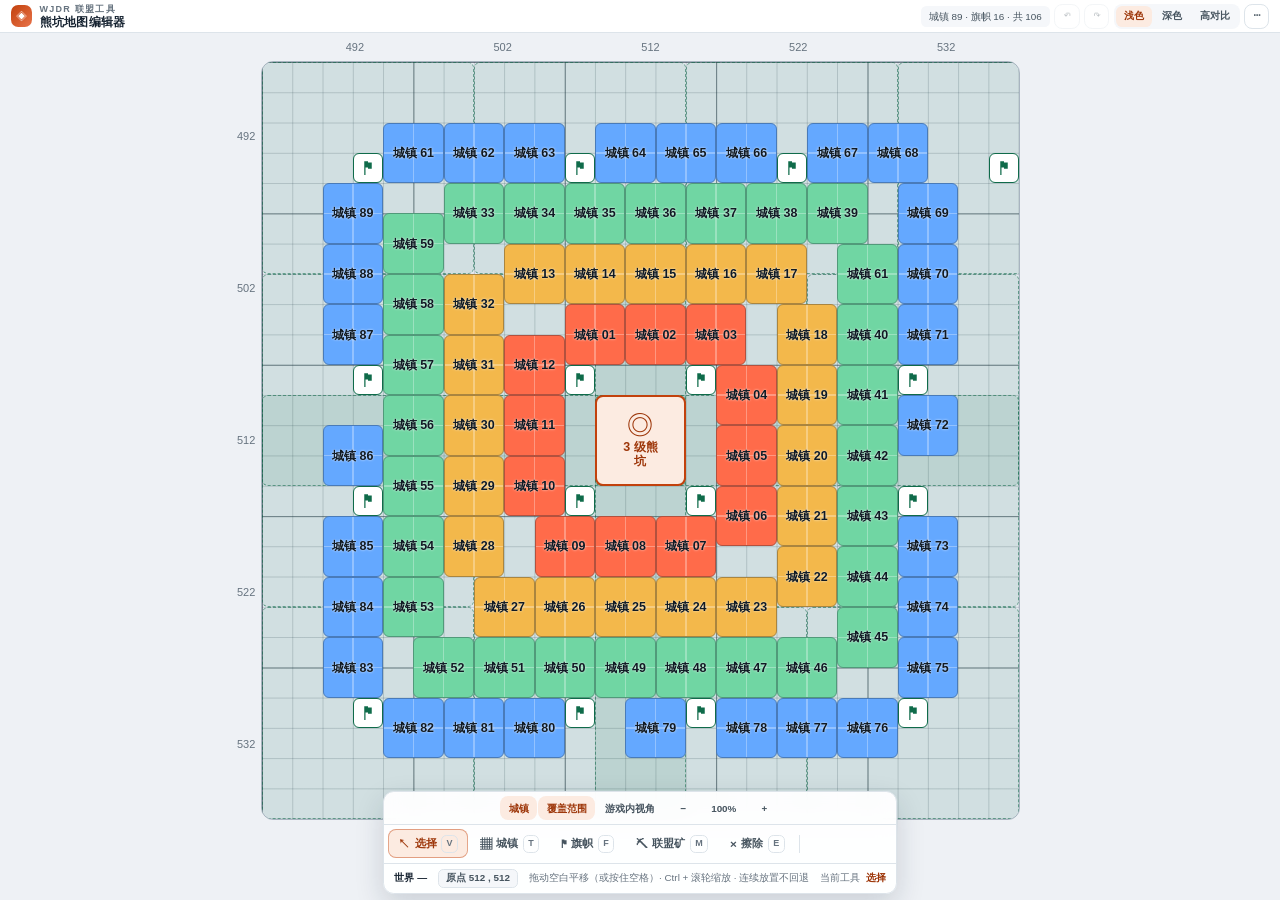
==== commit fe4072c6: "Add files via upload" ====
--- a/index.html
+++ b/index.html
@@ -1,2 +1,1739 @@
-<!DOCTYPE html><html lang="zh-CN" data-theme="light"><head><meta charSet="utf-8"/><meta name="viewport" content="width=device-width, initial-scale=1"/><link rel="preload" as="image" href="/logo.jpg"/><link rel="stylesheet" href="/assets/index-hUrB4ip2.css" data-rsc-css-href="/assets/index-hUrB4ip2.css" data-precedence="vite-rsc/importer-resources"/><link rel="modulepreload" href="/assets/layout-segment-context-CF5Iro7k.js" crossorigin=""/><link rel="modulepreload" href="/assets/rolldown-runtime-S-ySWqyJ.js" crossorigin=""/><link rel="modulepreload" href="/assets/index-B4uGguhS.js" crossorigin=""/><link rel="modulepreload" href="/assets/framework-CXnKph_e.js" crossorigin=""/><link rel="modulepreload" href="/assets/page-Bb1HIGZ4.js" crossorigin=""/><title>熊坑地图编辑器 | WJDR</title><meta name="description" content="为无尽冬日联盟快速规划熊坑、旗帜与城镇位置，支持模板、坐标换算、数据导入导出与图片生成。"/><meta name="application-name" content="WJDR 熊坑地图编辑器"/><meta property="og:title" content="熊坑地图编辑器 | WJDR"/><meta property="og:description" content="规划阵型、换算坐标、一键出图。"/><meta property="og:type" content="website"/><meta property="og:image" content="https://127.0.0.1:3100/og.png"/><meta property="og:image:width" content="1760"/><meta property="og:image:height" content="920"/><meta name="twitter:card" content="summary_large_image"/><meta name="twitter:title" content="熊坑地图编辑器 | WJDR"/><meta name="twitter:description" content="规划阵型、换算坐标、一键出图。"/><meta name="twitter:image" content="https://127.0.0.1:3100/og.png"/><link rel="shortcut icon" href="/logo.jpg"/><link rel="icon" href="/logo.jpg"/><link rel="apple-touch-icon" href="/logo.jpg"/><meta name="theme-color" content="#eef2f6"/><script>self.__VINEXT_RSC_PARAMS__={}</script><script>self.__VINEXT_RSC_NAV__={"pathname":"/","searchParams":[]}</script><link rel="modulepreload" href="/assets/index-B4uGguhS.js" />
-</head><body><script>(function(){try{var t=localStorage.getItem("wjdr-theme");if(t!=="dark"&&t!=="contrast")t="light";var r=document.documentElement;r.dataset.theme=t;r.style.colorScheme=t==="light"?"light":"dark";}catch(e){document.documentElement.dataset.theme="light";}})();</script><main class="app-shell"><header class="topbar"><div class="brand"><img class="brand-mark" src="/logo.jpg" alt="Linglegl"/><div><p>WJDR · 联盟作战工具</p><h1>熊坑地图编辑器</h1></div></div><div class="tool-strip" role="toolbar" aria-label="地图工具"><button type="button" class="active" aria-pressed="true" title="移动与编辑（快捷键 V）"><strong aria-hidden="true">↖</strong><span>选择</span></button><button type="button" class="" aria-pressed="false" title="放置联盟成员（快捷键 T）"><strong aria-hidden="true">▦</strong><span>城镇</span></button><button type="button" class="" aria-pressed="false" title="标记覆盖范围（快捷键 F）"><strong aria-hidden="true">⚑</strong><span>旗帜</span></button><button type="button" class="" aria-pressed="false" title="放置资源点（快捷键 M）"><strong aria-hidden="true">⛏</strong><span>联盟矿</span></button><button type="button" class="" aria-pressed="false" title="点击删除（快捷键 E）"><strong aria-hidden="true">×</strong><span>擦除</span></button></div><div class="header-actions"><div class="history-actions"><button type="button" disabled="" title="撤销（Ctrl+Z）" aria-label="撤销">↶</button><button type="button" disabled="" title="重做（Ctrl+Shift+Z）" aria-label="重做">↷</button></div><span class="autosave"><i></i>已自动保存</span><div class="theme-switch" role="group" aria-label="配色主题"><button type="button" class="active" aria-pressed="true" title="亮底深字，长时间看最省力">浅色</button><button type="button" class="" aria-pressed="false" title="原版战术深色">深色</button><button type="button" class="" aria-pressed="false" title="深底 + 近白字，对比更强">高对比</button></div></div></header><section class="workspace" aria-label="熊坑地图编辑器"><section class="map-panel"><div class="map-toolbar"><div><span class="status-dot"></span><strong>编辑中</strong><em>25 × 25 网格</em></div><div class="view-switches"><button type="button" class="on">隐藏<!-- -->城镇</button><button type="button" class="on">隐藏<!-- -->旗帜范围</button><button type="button" class="" aria-pressed="false" title="切换垂直视角与游戏内视角">游戏内视角</button><div class="zoom-controls" aria-label="地图缩放"><button type="button" aria-label="缩小地图" title="缩小地图">−</button><button type="button" aria-label="重置地图缩放，当前 100%" title="重置为 100%">100<!-- -->%</button><button type="button" aria-label="放大地图" title="放大地图">+</button></div></div></div><div class="map-viewport"><div class="map-stage " style="--tilt-yaw:-45deg;--tilt-counter-yaw:45deg;--tilt-scale:0.7;--tilt-inset:15%;--map-stage-width:min(80vh, calc(100% - 64px))"><div class="axis axis-x" aria-hidden="true"><span>1</span><span></span><span></span><span></span><span>5</span><span></span><span></span><span></span><span></span><span>10</span><span></span><span></span><span></span><span></span><span>15</span><span></span><span></span><span></span><span></span><span>20</span><span></span><span></span><span></span><span></span><span>25</span></div><div class="axis axis-y" aria-hidden="true"><span>1</span><span></span><span></span><span></span><span>5</span><span></span><span></span><span></span><span></span><span>10</span><span></span><span></span><span></span><span></span><span>15</span><span></span><span></span><span></span><span></span><span>20</span><span></span><span></span><span></span><span></span><span>25</span></div><div class="map-board tool-select"><span class="board-corner corner-top-left" aria-hidden="true"></span><span class="board-corner corner-top-right" aria-hidden="true"></span><span class="board-corner corner-bottom-right" aria-hidden="true"></span><span class="board-corner corner-bottom-left" aria-hidden="true"></span><span class="flag-coverage " style="left:28.000000000000004%;top:44%;width:28.000000000000004%;height:28.000000000000004%"></span><span class="flag-coverage " style="left:28.000000000000004%;top:28.000000000000004%;width:28.000000000000004%;height:28.000000000000004%"></span><span class="flag-coverage " style="left:44%;top:28.000000000000004%;width:28.000000000000004%;height:28.000000000000004%"></span><span class="flag-coverage " style="left:44%;top:44%;width:28.000000000000004%;height:28.000000000000004%"></span><span class="flag-coverage " style="left:0%;top:44%;width:28.000000000000004%;height:28.000000000000004%"></span><span class="flag-coverage " style="left:72%;top:44%;width:28.000000000000004%;height:28.000000000000004%"></span><span class="flag-coverage " style="left:72%;top:28.000000000000004%;width:28.000000000000004%;height:28.000000000000004%"></span><span class="flag-coverage " style="left:0%;top:28.000000000000004%;width:28.000000000000004%;height:28.000000000000004%"></span><span class="flag-coverage " style="left:28.000000000000004%;top:0%;width:28.000000000000004%;height:28.000000000000004%"></span><span class="flag-coverage " style="left:56.00000000000001%;top:0%;width:28.000000000000004%;height:28.000000000000004%"></span><span class="flag-coverage " style="left:28.000000000000004%;top:72%;width:28.000000000000004%;height:28.000000000000004%"></span><span class="flag-coverage " style="left:44%;top:72%;width:28.000000000000004%;height:28.000000000000004%"></span><span class="flag-coverage " style="left:72%;top:72%;width:28.000000000000004%;height:28.000000000000004%"></span><span class="flag-coverage " style="left:0%;top:72%;width:28.000000000000004%;height:28.000000000000004%"></span><span class="flag-coverage " style="left:0%;top:0%;width:28.000000000000004%;height:28.000000000000004%"></span><span class="flag-coverage " style="left:84%;top:0%;width:28.000000000000004%;height:28.000000000000004%"></span><button type="button" class="marker marker-bear  " style="left:44%;top:44%;width:12%;height:12%" aria-label="熊坑，左上角第 12 列第 12 行，占地 3 × 3"><span class="marker-bear-content"><span class="marker-bear-symbol" aria-hidden="true">◎</span><small>熊坑</small></span></button><button type="button" class="marker marker-flag  " style="left:40%;top:56.00000000000001%;width:4%;height:4%" aria-label="联盟旗帜，左上角第 11 列第 15 行，占地 1 × 1"><span class="marker-flag-glyph" aria-hidden="true"></span></button><button type="button" class="marker marker-flag  " style="left:40%;top:40%;width:4%;height:4%" aria-label="联盟旗帜，左上角第 11 列第 11 行，占地 1 × 1"><span class="marker-flag-glyph" aria-hidden="true"></span></button><button type="button" class="marker marker-flag  " style="left:56.00000000000001%;top:40%;width:4%;height:4%" aria-label="联盟旗帜，左上角第 15 列第 11 行，占地 1 × 1"><span class="marker-flag-glyph" aria-hidden="true"></span></button><button type="button" class="marker marker-flag  " style="left:56.00000000000001%;top:56.00000000000001%;width:4%;height:4%" aria-label="联盟旗帜，左上角第 15 列第 15 行，占地 1 × 1"><span class="marker-flag-glyph" aria-hidden="true"></span></button><button type="button" class="marker marker-flag  " style="left:12%;top:56.00000000000001%;width:4%;height:4%" aria-label="联盟旗帜，左上角第 4 列第 15 行，占地 1 × 1"><span class="marker-flag-glyph" aria-hidden="true"></span></button><button type="button" class="marker marker-flag  " style="left:84%;top:56.00000000000001%;width:4%;height:4%" aria-label="联盟旗帜，左上角第 22 列第 15 行，占地 1 × 1"><span class="marker-flag-glyph" aria-hidden="true"></span></button><button type="button" class="marker marker-flag  " style="left:84%;top:40%;width:4%;height:4%" aria-label="联盟旗帜，左上角第 22 列第 11 行，占地 1 × 1"><span class="marker-flag-glyph" aria-hidden="true"></span></button><button type="button" class="marker marker-flag  " style="left:12%;top:40%;width:4%;height:4%" aria-label="联盟旗帜，左上角第 4 列第 11 行，占地 1 × 1"><span class="marker-flag-glyph" aria-hidden="true"></span></button><button type="button" class="marker marker-flag  " style="left:40%;top:12%;width:4%;height:4%" aria-label="联盟旗帜，左上角第 11 列第 4 行，占地 1 × 1"><span class="marker-flag-glyph" aria-hidden="true"></span></button><button type="button" class="marker marker-flag  " style="left:68%;top:12%;width:4%;height:4%" aria-label="联盟旗帜，左上角第 18 列第 4 行，占地 1 × 1"><span class="marker-flag-glyph" aria-hidden="true"></span></button><button type="button" class="marker marker-flag  " style="left:40%;top:84%;width:4%;height:4%" aria-label="联盟旗帜，左上角第 11 列第 22 行，占地 1 × 1"><span class="marker-flag-glyph" aria-hidden="true"></span></button><button type="button" class="marker marker-flag  " style="left:56.00000000000001%;top:84%;width:4%;height:4%" aria-label="联盟旗帜，左上角第 15 列第 22 行，占地 1 × 1"><span class="marker-flag-glyph" aria-hidden="true"></span></button><button type="button" class="marker marker-flag  " style="left:84%;top:84%;width:4%;height:4%" aria-label="联盟旗帜，左上角第 22 列第 22 行，占地 1 × 1"><span class="marker-flag-glyph" aria-hidden="true"></span></button><button type="button" class="marker marker-flag  " style="left:12%;top:84%;width:4%;height:4%" aria-label="联盟旗帜，左上角第 4 列第 22 行，占地 1 × 1"><span class="marker-flag-glyph" aria-hidden="true"></span></button><button type="button" class="marker marker-flag  " style="left:12%;top:12%;width:4%;height:4%" aria-label="联盟旗帜，左上角第 4 列第 4 行，占地 1 × 1"><span class="marker-flag-glyph" aria-hidden="true"></span></button><button type="button" class="marker marker-flag  " style="left:96%;top:12%;width:4%;height:4%" aria-label="联盟旗帜，左上角第 25 列第 4 行，占地 1 × 1"><span class="marker-flag-glyph" aria-hidden="true"></span></button><button type="button" class="marker marker-town  " style="left:40%;top:32%;width:8%;height:8%;--town-color:#ff6b4a" aria-label="城镇 01，左上角第 11 列第 9 行，占地 2 × 2"><small>城镇 01</small></button><button type="button" class="marker marker-town  " style="left:48%;top:32%;width:8%;height:8%;--town-color:#ff6b4a" aria-label="城镇 02，左上角第 13 列第 9 行，占地 2 × 2"><small>城镇 02</small></button><button type="button" class="marker marker-town  " style="left:56.00000000000001%;top:32%;width:8%;height:8%;--town-color:#ff6b4a" aria-label="城镇 03，左上角第 15 列第 9 行，占地 2 × 2"><small>城镇 03</small></button><button type="button" class="marker marker-town  " style="left:60%;top:40%;width:8%;height:8%;--town-color:#ff6b4a" aria-label="城镇 04，左上角第 16 列第 11 行，占地 2 × 2"><small>城镇 04</small></button><button type="button" class="marker marker-town  " style="left:60%;top:48%;width:8%;height:8%;--town-color:#ff6b4a" aria-label="城镇 05，左上角第 16 列第 13 行，占地 2 × 2"><small>城镇 05</small></button><button type="button" class="marker marker-town  " style="left:60%;top:56.00000000000001%;width:8%;height:8%;--town-color:#ff6b4a" aria-label="城镇 06，左上角第 16 列第 15 行，占地 2 × 2"><small>城镇 06</small></button><button type="button" class="marker marker-town  " style="left:52%;top:60%;width:8%;height:8%;--town-color:#ff6b4a" aria-label="城镇 07，左上角第 14 列第 16 行，占地 2 × 2"><small>城镇 07</small></button><button type="button" class="marker marker-town  " style="left:44%;top:60%;width:8%;height:8%;--town-color:#ff6b4a" aria-label="城镇 08，左上角第 12 列第 16 行，占地 2 × 2"><small>城镇 08</small></button><button type="button" class="marker marker-town  " style="left:36%;top:60%;width:8%;height:8%;--town-color:#ff6b4a" aria-label="城镇 09，左上角第 10 列第 16 行，占地 2 × 2"><small>城镇 09</small></button><button type="button" class="marker marker-town  " style="left:32%;top:52%;width:8%;height:8%;--town-color:#ff6b4a" aria-label="城镇 10，左上角第 9 列第 14 行，占地 2 × 2"><small>城镇 10</small></button><button type="button" class="marker marker-town  " style="left:32%;top:44%;width:8%;height:8%;--town-color:#ff6b4a" aria-label="城镇 11，左上角第 9 列第 12 行，占地 2 × 2"><small>城镇 11</small></button><button type="button" class="marker marker-town  " style="left:32%;top:36%;width:8%;height:8%;--town-color:#ff6b4a" aria-label="城镇 12，左上角第 9 列第 10 行，占地 2 × 2"><small>城镇 12</small></button><button type="button" class="marker marker-town  " style="left:32%;top:24%;width:8%;height:8%;--town-color:#f3b84b" aria-label="城镇 13，左上角第 9 列第 7 行，占地 2 × 2"><small>城镇 13</small></button><button type="button" class="marker marker-town  " style="left:40%;top:24%;width:8%;height:8%;--town-color:#f3b84b" aria-label="城镇 14，左上角第 11 列第 7 行，占地 2 × 2"><small>城镇 14</small></button><button type="button" class="marker marker-town  " style="left:48%;top:24%;width:8%;height:8%;--town-color:#f3b84b" aria-label="城镇 15，左上角第 13 列第 7 行，占地 2 × 2"><small>城镇 15</small></button><button type="button" class="marker marker-town  " style="left:56.00000000000001%;top:24%;width:8%;height:8%;--town-color:#f3b84b" aria-label="城镇 16，左上角第 15 列第 7 行，占地 2 × 2"><small>城镇 16</small></button><button type="button" class="marker marker-town  " style="left:64%;top:24%;width:8%;height:8%;--town-color:#f3b84b" aria-label="城镇 17，左上角第 17 列第 7 行，占地 2 × 2"><small>城镇 17</small></button><button type="button" class="marker marker-town  " style="left:68%;top:32%;width:8%;height:8%;--town-color:#f3b84b" aria-label="城镇 18，左上角第 18 列第 9 行，占地 2 × 2"><small>城镇 18</small></button><button type="button" class="marker marker-town  " style="left:68%;top:40%;width:8%;height:8%;--town-color:#f3b84b" aria-label="城镇 19，左上角第 18 列第 11 行，占地 2 × 2"><small>城镇 19</small></button><button type="button" class="marker marker-town  " style="left:68%;top:48%;width:8%;height:8%;--town-color:#f3b84b" aria-label="城镇 20，左上角第 18 列第 13 行，占地 2 × 2"><small>城镇 20</small></button><button type="button" class="marker marker-town  " style="left:68%;top:56.00000000000001%;width:8%;height:8%;--town-color:#f3b84b" aria-label="城镇 21，左上角第 18 列第 15 行，占地 2 × 2"><small>城镇 21</small></button><button type="button" class="marker marker-town  " style="left:68%;top:64%;width:8%;height:8%;--town-color:#f3b84b" aria-label="城镇 22，左上角第 18 列第 17 行，占地 2 × 2"><small>城镇 22</small></button><button type="button" class="marker marker-town  " style="left:60%;top:68%;width:8%;height:8%;--town-color:#f3b84b" aria-label="城镇 23，左上角第 16 列第 18 行，占地 2 × 2"><small>城镇 23</small></button><button type="button" class="marker marker-town  " style="left:52%;top:68%;width:8%;height:8%;--town-color:#f3b84b" aria-label="城镇 24，左上角第 14 列第 18 行，占地 2 × 2"><small>城镇 24</small></button><button type="button" class="marker marker-town  " style="left:44%;top:68%;width:8%;height:8%;--town-color:#f3b84b" aria-label="城镇 25，左上角第 12 列第 18 行，占地 2 × 2"><small>城镇 25</small></button><button type="button" class="marker marker-town  " style="left:36%;top:68%;width:8%;height:8%;--town-color:#f3b84b" aria-label="城镇 26，左上角第 10 列第 18 行，占地 2 × 2"><small>城镇 26</small></button><button type="button" class="marker marker-town  " style="left:28.000000000000004%;top:68%;width:8%;height:8%;--town-color:#f3b84b" aria-label="城镇 27，左上角第 8 列第 18 行，占地 2 × 2"><small>城镇 27</small></button><button type="button" class="marker marker-town  " style="left:24%;top:60%;width:8%;height:8%;--town-color:#f3b84b" aria-label="城镇 28，左上角第 7 列第 16 行，占地 2 × 2"><small>城镇 28</small></button><button type="button" class="marker marker-town  " style="left:24%;top:52%;width:8%;height:8%;--town-color:#f3b84b" aria-label="城镇 29，左上角第 7 列第 14 行，占地 2 × 2"><small>城镇 29</small></button><button type="button" class="marker marker-town  " style="left:24%;top:44%;width:8%;height:8%;--town-color:#f3b84b" aria-label="城镇 30，左上角第 7 列第 12 行，占地 2 × 2"><small>城镇 30</small></button><button type="button" class="marker marker-town  " style="left:24%;top:36%;width:8%;height:8%;--town-color:#f3b84b" aria-label="城镇 31，左上角第 7 列第 10 行，占地 2 × 2"><small>城镇 31</small></button><button type="button" class="marker marker-town  " style="left:24%;top:28.000000000000004%;width:8%;height:8%;--town-color:#f3b84b" aria-label="城镇 32，左上角第 7 列第 8 行，占地 2 × 2"><small>城镇 32</small></button><button type="button" class="marker marker-town  " style="left:24%;top:16%;width:8%;height:8%;--town-color:#70d6a3" aria-label="城镇 33，左上角第 7 列第 5 行，占地 2 × 2"><small>城镇 33</small></button><button type="button" class="marker marker-town  " style="left:32%;top:16%;width:8%;height:8%;--town-color:#70d6a3" aria-label="城镇 34，左上角第 9 列第 5 行，占地 2 × 2"><small>城镇 34</small></button><button type="button" class="marker marker-town  " style="left:40%;top:16%;width:8%;height:8%;--town-color:#70d6a3" aria-label="城镇 35，左上角第 11 列第 5 行，占地 2 × 2"><small>城镇 35</small></button><button type="button" class="marker marker-town  " style="left:48%;top:16%;width:8%;height:8%;--town-color:#70d6a3" aria-label="城镇 36，左上角第 13 列第 5 行，占地 2 × 2"><small>城镇 36</small></button><button type="button" class="marker marker-town  " style="left:56.00000000000001%;top:16%;width:8%;height:8%;--town-color:#70d6a3" aria-label="城镇 37，左上角第 15 列第 5 行，占地 2 × 2"><small>城镇 37</small></button><button type="button" class="marker marker-town  " style="left:64%;top:16%;width:8%;height:8%;--town-color:#70d6a3" aria-label="城镇 38，左上角第 17 列第 5 行，占地 2 × 2"><small>城镇 38</small></button><button type="button" class="marker marker-town  " style="left:72%;top:16%;width:8%;height:8%;--town-color:#70d6a3" aria-label="城镇 39，左上角第 19 列第 5 行，占地 2 × 2"><small>城镇 39</small></button><button type="button" class="marker marker-town  " style="left:76%;top:32%;width:8%;height:8%;--town-color:#70d6a3" aria-label="城镇 40，左上角第 20 列第 9 行，占地 2 × 2"><small>城镇 40</small></button><button type="button" class="marker marker-town  " style="left:76%;top:40%;width:8%;height:8%;--town-color:#70d6a3" aria-label="城镇 41，左上角第 20 列第 11 行，占地 2 × 2"><small>城镇 41</small></button><button type="button" class="marker marker-town  " style="left:76%;top:48%;width:8%;height:8%;--town-color:#70d6a3" aria-label="城镇 42，左上角第 20 列第 13 行，占地 2 × 2"><small>城镇 42</small></button><button type="button" class="marker marker-town  " style="left:76%;top:56.00000000000001%;width:8%;height:8%;--town-color:#70d6a3" aria-label="城镇 43，左上角第 20 列第 15 行，占地 2 × 2"><small>城镇 43</small></button><button type="button" class="marker marker-town  " style="left:76%;top:64%;width:8%;height:8%;--town-color:#70d6a3" aria-label="城镇 44，左上角第 20 列第 17 行，占地 2 × 2"><small>城镇 44</small></button><button type="button" class="marker marker-town  " style="left:76%;top:72%;width:8%;height:8%;--town-color:#70d6a3" aria-label="城镇 45，左上角第 20 列第 19 行，占地 2 × 2"><small>城镇 45</small></button><button type="button" class="marker marker-town  " style="left:68%;top:76%;width:8%;height:8%;--town-color:#70d6a3" aria-label="城镇 46，左上角第 18 列第 20 行，占地 2 × 2"><small>城镇 46</small></button><button type="button" class="marker marker-town  " style="left:60%;top:76%;width:8%;height:8%;--town-color:#70d6a3" aria-label="城镇 47，左上角第 16 列第 20 行，占地 2 × 2"><small>城镇 47</small></button><button type="button" class="marker marker-town  " style="left:52%;top:76%;width:8%;height:8%;--town-color:#70d6a3" aria-label="城镇 48，左上角第 14 列第 20 行，占地 2 × 2"><small>城镇 48</small></button><button type="button" class="marker marker-town  " style="left:44%;top:76%;width:8%;height:8%;--town-color:#70d6a3" aria-label="城镇 49，左上角第 12 列第 20 行，占地 2 × 2"><small>城镇 49</small></button><button type="button" class="marker marker-town  " style="left:36%;top:76%;width:8%;height:8%;--town-color:#70d6a3" aria-label="城镇 50，左上角第 10 列第 20 行，占地 2 × 2"><small>城镇 50</small></button><button type="button" class="marker marker-town  " style="left:28.000000000000004%;top:76%;width:8%;height:8%;--town-color:#70d6a3" aria-label="城镇 51，左上角第 8 列第 20 行，占地 2 × 2"><small>城镇 51</small></button><button type="button" class="marker marker-town  " style="left:20%;top:76%;width:8%;height:8%;--town-color:#70d6a3" aria-label="城镇 52，左上角第 6 列第 20 行，占地 2 × 2"><small>城镇 52</small></button><button type="button" class="marker marker-town  " style="left:16%;top:68%;width:8%;height:8%;--town-color:#70d6a3" aria-label="城镇 53，左上角第 5 列第 18 行，占地 2 × 2"><small>城镇 53</small></button><button type="button" class="marker marker-town  " style="left:16%;top:60%;width:8%;height:8%;--town-color:#70d6a3" aria-label="城镇 54，左上角第 5 列第 16 行，占地 2 × 2"><small>城镇 54</small></button><button type="button" class="marker marker-town  " style="left:16%;top:52%;width:8%;height:8%;--town-color:#70d6a3" aria-label="城镇 55，左上角第 5 列第 14 行，占地 2 × 2"><small>城镇 55</small></button><button type="button" class="marker marker-town  " style="left:16%;top:44%;width:8%;height:8%;--town-color:#70d6a3" aria-label="城镇 56，左上角第 5 列第 12 行，占地 2 × 2"><small>城镇 56</small></button><button type="button" class="marker marker-town  " style="left:16%;top:36%;width:8%;height:8%;--town-color:#70d6a3" aria-label="城镇 57，左上角第 5 列第 10 行，占地 2 × 2"><small>城镇 57</small></button><button type="button" class="marker marker-town  " style="left:16%;top:28.000000000000004%;width:8%;height:8%;--town-color:#70d6a3" aria-label="城镇 58，左上角第 5 列第 8 行，占地 2 × 2"><small>城镇 58</small></button><button type="button" class="marker marker-town  " style="left:16%;top:20%;width:8%;height:8%;--town-color:#70d6a3" aria-label="城镇 59，左上角第 5 列第 6 行，占地 2 × 2"><small>城镇 59</small></button><button type="button" class="marker marker-town  " style="left:76%;top:24%;width:8%;height:8%;--town-color:#70d6a3" aria-label="城镇 61，左上角第 20 列第 7 行，占地 2 × 2"><small>城镇 61</small></button><button type="button" class="marker marker-town  " style="left:16%;top:8%;width:8%;height:8%;--town-color:#64a8ff" aria-label="城镇 61，左上角第 5 列第 3 行，占地 2 × 2"><small>城镇 61</small></button><button type="button" class="marker marker-town  " style="left:24%;top:8%;width:8%;height:8%;--town-color:#64a8ff" aria-label="城镇 62，左上角第 7 列第 3 行，占地 2 × 2"><small>城镇 62</small></button><button type="button" class="marker marker-town  " style="left:32%;top:8%;width:8%;height:8%;--town-color:#64a8ff" aria-label="城镇 63，左上角第 9 列第 3 行，占地 2 × 2"><small>城镇 63</small></button><button type="button" class="marker marker-town  " style="left:44%;top:8%;width:8%;height:8%;--town-color:#64a8ff" aria-label="城镇 64，左上角第 12 列第 3 行，占地 2 × 2"><small>城镇 64</small></button><button type="button" class="marker marker-town  " style="left:52%;top:8%;width:8%;height:8%;--town-color:#64a8ff" aria-label="城镇 65，左上角第 14 列第 3 行，占地 2 × 2"><small>城镇 65</small></button><button type="button" class="marker marker-town  " style="left:60%;top:8%;width:8%;height:8%;--town-color:#64a8ff" aria-label="城镇 66，左上角第 16 列第 3 行，占地 2 × 2"><small>城镇 66</small></button><button type="button" class="marker marker-town  " style="left:72%;top:8%;width:8%;height:8%;--town-color:#64a8ff" aria-label="城镇 67，左上角第 19 列第 3 行，占地 2 × 2"><small>城镇 67</small></button><button type="button" class="marker marker-town  " style="left:80%;top:8%;width:8%;height:8%;--town-color:#64a8ff" aria-label="城镇 68，左上角第 21 列第 3 行，占地 2 × 2"><small>城镇 68</small></button><button type="button" class="marker marker-town  " style="left:84%;top:16%;width:8%;height:8%;--town-color:#64a8ff" aria-label="城镇 69，左上角第 22 列第 5 行，占地 2 × 2"><small>城镇 69</small></button><button type="button" class="marker marker-town  " style="left:84%;top:24%;width:8%;height:8%;--town-color:#64a8ff" aria-label="城镇 70，左上角第 22 列第 7 行，占地 2 × 2"><small>城镇 70</small></button><button type="button" class="marker marker-town  " style="left:84%;top:32%;width:8%;height:8%;--town-color:#64a8ff" aria-label="城镇 71，左上角第 22 列第 9 行，占地 2 × 2"><small>城镇 71</small></button><button type="button" class="marker marker-town  " style="left:84%;top:44%;width:8%;height:8%;--town-color:#64a8ff" aria-label="城镇 72，左上角第 22 列第 12 行，占地 2 × 2"><small>城镇 72</small></button><button type="button" class="marker marker-town  " style="left:84%;top:60%;width:8%;height:8%;--town-color:#64a8ff" aria-label="城镇 73，左上角第 22 列第 16 行，占地 2 × 2"><small>城镇 73</small></button><button type="button" class="marker marker-town  " style="left:84%;top:68%;width:8%;height:8%;--town-color:#64a8ff" aria-label="城镇 74，左上角第 22 列第 18 行，占地 2 × 2"><small>城镇 74</small></button><button type="button" class="marker marker-town  " style="left:84%;top:76%;width:8%;height:8%;--town-color:#64a8ff" aria-label="城镇 75，左上角第 22 列第 20 行，占地 2 × 2"><small>城镇 75</small></button><button type="button" class="marker marker-town  " style="left:76%;top:84%;width:8%;height:8%;--town-color:#64a8ff" aria-label="城镇 76，左上角第 20 列第 22 行，占地 2 × 2"><small>城镇 76</small></button><button type="button" class="marker marker-town  " style="left:68%;top:84%;width:8%;height:8%;--town-color:#64a8ff" aria-label="城镇 77，左上角第 18 列第 22 行，占地 2 × 2"><small>城镇 77</small></button><button type="button" class="marker marker-town  " style="left:60%;top:84%;width:8%;height:8%;--town-color:#64a8ff" aria-label="城镇 78，左上角第 16 列第 22 行，占地 2 × 2"><small>城镇 78</small></button><button type="button" class="marker marker-town  " style="left:48%;top:84%;width:8%;height:8%;--town-color:#64a8ff" aria-label="城镇 79，左上角第 13 列第 22 行，占地 2 × 2"><small>城镇 79</small></button><button type="button" class="marker marker-town  " style="left:32%;top:84%;width:8%;height:8%;--town-color:#64a8ff" aria-label="城镇 80，左上角第 9 列第 22 行，占地 2 × 2"><small>城镇 80</small></button><button type="button" class="marker marker-town  " style="left:24%;top:84%;width:8%;height:8%;--town-color:#64a8ff" aria-label="城镇 81，左上角第 7 列第 22 行，占地 2 × 2"><small>城镇 81</small></button><button type="button" class="marker marker-town  " style="left:16%;top:84%;width:8%;height:8%;--town-color:#64a8ff" aria-label="城镇 82，左上角第 5 列第 22 行，占地 2 × 2"><small>城镇 82</small></button><button type="button" class="marker marker-town  " style="left:8%;top:76%;width:8%;height:8%;--town-color:#64a8ff" aria-label="城镇 83，左上角第 3 列第 20 行，占地 2 × 2"><small>城镇 83</small></button><button type="button" class="marker marker-town  " style="left:8%;top:68%;width:8%;height:8%;--town-color:#64a8ff" aria-label="城镇 84，左上角第 3 列第 18 行，占地 2 × 2"><small>城镇 84</small></button><button type="button" class="marker marker-town  " style="left:8%;top:60%;width:8%;height:8%;--town-color:#64a8ff" aria-label="城镇 85，左上角第 3 列第 16 行，占地 2 × 2"><small>城镇 85</small></button><button type="button" class="marker marker-town  " style="left:8%;top:48%;width:8%;height:8%;--town-color:#64a8ff" aria-label="城镇 86，左上角第 3 列第 13 行，占地 2 × 2"><small>城镇 86</small></button><button type="button" class="marker marker-town  " style="left:8%;top:32%;width:8%;height:8%;--town-color:#64a8ff" aria-label="城镇 87，左上角第 3 列第 9 行，占地 2 × 2"><small>城镇 87</small></button><button type="button" class="marker marker-town  " style="left:8%;top:24%;width:8%;height:8%;--town-color:#64a8ff" aria-label="城镇 88，左上角第 3 列第 7 行，占地 2 × 2"><small>城镇 88</small></button><button type="button" class="marker marker-town  " style="left:8%;top:16%;width:8%;height:8%;--town-color:#64a8ff" aria-label="城镇 89，左上角第 3 列第 5 行，占地 2 × 2"><small>城镇 89</small></button></div></div></div></section><aside class="inspector"><section class="panel-section"><div class="section-heading"><span aria-hidden="true">◈</span><div><h2>地图概览</h2><p>点击地图对象即可编辑属性</p></div></div><div class="overview"><div class="legend"><span class="legend-title">环线图例</span><div class="legend-swatches"><button type="button" class="legend-swatch" style="--ring-color:#ff6b4a" title="切到「城镇」工具，使用 1 环">1</button><button type="button" class="legend-swatch" style="--ring-color:#f3b84b" title="切到「城镇」工具，使用 2 环">2</button><button type="button" class="legend-swatch" style="--ring-color:#70d6a3" title="切到「城镇」工具，使用 3 环">3</button><button type="button" class="legend-swatch" style="--ring-color:#64a8ff" title="切到「城镇」工具，使用 4 环">4</button><button type="button" class="legend-swatch" style="--ring-color:#a980ff" title="切到「城镇」工具，使用 5 环">5</button></div><p class="legend-note">点色块 = 切到「城镇」工具并使用该环线</p></div><dl class="shortcut-list"><div><dt>V T F M E</dt><dd>切换工具</dd></div><div><dt>1 – 5</dt><dd>切换环线</dd></div><div><dt>Delete</dt><dd>删除选中对象</dd></div><div><dt>Ctrl + Z</dt><dd>撤销 / 重做</dd></div><div><dt>Ctrl + 滚轮</dt><dd>缩放地图</dd></div><div><dt>空格 + 拖动</dt><dd>平移画布</dd></div><div><dt>右键对象</dt><dd>打开就地菜单</dd></div></dl></div></section><section class="panel-section"><div class="section-heading"><span>02</span><div><h2>熊坑坐标</h2><p>用于换算所有城镇坐标</p></div></div><div class="coordinate-pair world-coordinate"><label><span>世界 X</span><input type="number" value="512"/></label><label><span>世界 Y</span><input type="number" value="512"/></label></div><div class="coordinate-summary"><div><strong>89</strong><span>城镇</span></div><div><strong>16</strong><span>旗帜</span></div><div><strong>106</strong><span>对象</span></div></div><button type="button" class="wide-button">复制城镇坐标</button></section><section class="panel-section templates"><div class="section-heading"><span>03</span><div><h2>快速模板</h2><p>一键载入常用布局</p></div></div><div class="template-grid"><button type="button"><strong>方形模板</strong><small>106 个对象</small></button><button type="button"><strong>十字模板</strong><small>105 个对象</small></button></div><button type="button" class="wide-button">保存当前布局为模板</button></section><section class="panel-section"><div class="section-heading"><span aria-hidden="true">⇅</span><div><h2>数据与图片</h2><p>交换地图 / 导出成图</p></div></div><input type="file" accept=".png,image/png" hidden=""/><div class="data-actions"><button type="button" class="wide-button">导出数据</button><button type="button" class="wide-button">导入模板数据</button><button type="button" class="wide-button">导入图片</button><button type="button" class="signal-button wide-button">生成图片</button><button type="button" class="wide-button danger-link">清空地图</button></div><p class="image-import-note">导入图片仅支持本站生成的原始 PNG；经微信、QQ 传输或压缩后可能读不出隐藏数据。</p></section></aside></section><footer class="statusbar" aria-label="地图状态"><span class="status-cell status-coord">把光标移入棋盘以定位</span><span class="status-cell">缩放 <!-- -->100<!-- -->%</span><span class="status-cell status-hint">空格 + 拖动平移 · Ctrl + 滚轮缩放 · 右键对象打开菜单</span><span class="status-cell status-tool">当前工具<strong>选择</strong><kbd>V</kbd></span></footer><footer><p><span>使用提示</span>熊坑固定在中心；添加旗帜与城镇后，拖动对象即可微调布阵。</p><p>Powered by Linglegl</p></footer></main><script id="_R_">import("/assets/index-B4uGguhS.js")</script></body></html><script>self.__VINEXT_RSC_CHUNKS__=self.__VINEXT_RSC_CHUNKS__||[];self.__VINEXT_RSC_CHUNKS__.push("2:I[\"8c0f216c4604\",[],\"Children\",1]\n3:I[\"15c18cfaeeff\",[],\"LayoutSegmentProvider\",1]\n4:I[\"8c0f216c4604\",[],\"Slot\",1]\n5:I[\"593f344dc510\",[],\"RedirectBoundary\",1]\n:HL[\"/assets/index-hUrB4ip2.css\",\"style\"]\n")</script><script>self.__VINEXT_RSC_CHUNKS__=self.__VINEXT_RSC_CHUNKS__||[];self.__VINEXT_RSC_CHUNKS__.push("0:{\"__route\":\"route:/\",\"__interceptionContext\":null,\"__layoutIds\":[\"layout:/\"],\"__rootLayout\":\"/\",\"page:/\":\"$L1\",\"layout:/\":[[[[\"$\",\"link\",\"css:/assets/index-hUrB4ip2.css\",{\"rel\":\"stylesheet\",\"precedence\":\"vite-rsc/importer-resources\",\"href\":\"/assets/index-hUrB4ip2.css\",\"data-rsc-css-href\":\"/assets/index-hUrB4ip2.css\"}],\"$undefined\"],[\"$\",\"html\",null,{\"lang\":\"zh-CN\",\"data-theme\":\"light\",\"children\":[\"$\",\"body\",null,{\"children\":[[\"$\",\"script\",null,{\"dangerouslySetInnerHTML\":{\"__html\":\"(function(){try{var t=localStorage.getItem(\\\"wjdr-theme\\\");if(t!==\\\"dark\\\"\u0026\u0026t!==\\\"contrast\\\")t=\\\"light\\\";var r=document.documentElement;r.dataset.theme=t;r.style.colorScheme=t===\\\"light\\\"?\\\"light\\\":\\\"dark\\\";}catch(e){document.documentElement.dataset.theme=\\\"light\\\";}})();\"}}],[\"$\",\"$L2\",null,{}]]}]}]],null],\"route:/\":[[[\"$\",\"meta\",null,{\"charSet\":\"utf-8\"}],[[\"$\",\"title\",\"0\",{\"children\":\"熊坑地图编辑器 | WJDR\"}],[\"$\",\"meta\",\"1\",{\"name\":\"description\",\"content\":\"为无尽冬日联盟快速规划熊坑、旗帜与城镇位置，支持模板、坐标换算、数据导入导出与图片生成。\"}],[\"$\",\"meta\",\"2\",{\"name\":\"application-name\",\"content\":\"WJDR 熊坑地图编辑器\"}],[\"$\",\"meta\",\"3\",{\"property\":\"og:title\",\"content\":\"熊坑地图编辑器 | WJDR\"}],[\"$\",\"meta\",\"4\",{\"property\":\"og:description\",\"content\":\"规划阵型、换算坐标、一键出图。\"}],[\"$\",\"meta\",\"5\",{\"property\":\"og:type\",\"content\":\"website\"}],[\"$\",\"meta\",\"6\",{\"property\":\"og:image\",\"content\":\"https://127.0.0.1:3100/og.png\"}],[\"$\",\"meta\",\"7\",{\"property\":\"og:image:width\",\"content\":\"1760\"}],[\"$\",\"meta\",\"8\",{\"property\":\"og:image:height\",\"content\":\"920\"}],[\"$\",\"meta\",\"9\",{\"name\":\"twitter:card\",\"content\":\"summary_large_image\"}],[\"$\",\"meta\",\"10\",{\"name\":\"twitter:title\",\"content\":\"熊坑地图编辑器 | WJDR\"}],[\"$\",\"meta\",\"11\",{\"name\":\"twitter:description\",\"content\":\"规划阵型、换算坐标、一键出图。\"}],[\"$\",\"meta\",\"12\",{\"name\":\"twitter:image\",\"content\":\"https://127.0.0.1:3100/og.png\"}],[\"$\",\"link\",\"13\",{\"rel\":\"shortcut icon\",\"href\":\"/logo.jpg\"}],[\"$\",\"link\",\"14\",{\"rel\":\"icon\",\"href\":\"/logo.jpg\"}],[\"$\",\"link\",\"15\",{\"rel\":\"apple-touch-icon\",\"href\":\"/logo.jpg\"}]],[[\"$\",\"meta\",\"0\",{\"name\":\"viewport\",\"content\":\"width=device-width, initial-scale=1\"}],[\"$\",\"meta\",\"1\",{\"name\":\"theme-color\",\"content\":\"#eef2f6\"}]]],[\"$\",\"$L3\",null,{\"segmentMap\":{\"children\":[]},\"children\":[\"$\",\"$L4\",null,{\"id\":\"layout:/\",\"parallelSlots\":\"$undefined\",\"children\":[\"$\",\"$L5\",null,{\"children\":[\"$\",\"$L3\",null,{\"segmentMap\":{\"children\":[]},\"children\":[\"$\",\"$L4\",null,{\"id\":\"page:/\"}]}]}]}]}]],\"__layoutFlags\":{\"layout:/\":\"s\"},\"__artifactCompatibility\":{\"schemaVersion\":1,\"graphVersion\":\"app-route-graph:4uhn5s1wvoptc\",\"deploymentVersion\":\"a2893436-7f6a-495b-b534-216923612614\",\"appElementsSchemaVersion\":1,\"rscPayloadSchemaVersion\":1,\"rootBoundaryId\":\"/\",\"renderEpoch\":null}}\n")</script><script>self.__VINEXT_RSC_CHUNKS__=self.__VINEXT_RSC_CHUNKS__||[];self.__VINEXT_RSC_CHUNKS__.push("6:I[\"6efdf509a785\",[],\"default\",1]\n1:[\"$\",\"$L6\",null,{\"params\":\"$@7\",\"searchParams\":\"$@8\"}]\n")</script><script>self.__VINEXT_RSC_CHUNKS__=self.__VINEXT_RSC_CHUNKS__||[];self.__VINEXT_RSC_CHUNKS__.push("7:{}\n8:{}\n")</script><script>self.__VINEXT_RSC_DONE__=true</script>+<!DOCTYPE html>
+<html lang="zh-CN" data-theme="light">
+<head>
+<meta charset="utf-8">
+<meta name="viewport" content="width=device-width, initial-scale=1">
+<title>熊坑地图编辑器 | WJDR</title>
+<meta name="description" content="规划阵型、换算坐标、一键出图。">
+<meta property="og:title" content="熊坑地图编辑器 | WJDR">
+<meta property="og:description" content="规划阵型、换算坐标、一键出图。">
+<meta property="og:image" content="/map-og.png">
+<meta name="twitter:card" content="summary_large_image">
+<meta name="twitter:image" content="/map-og.png">
+<link rel="icon" href="data:image/svg+xml,%3Csvg xmlns='http://www.w3.org/2000/svg' viewBox='0 0 32 32'%3E%3Crect width='32' height='32' rx='8' fill='%23ff6332'/%3E%3Ctext x='16' y='23' font-size='17' text-anchor='middle' fill='%23fff'%3E%E2%97%88%3C/text%3E%3C/svg%3E">
+<style>
+/* ============================================================
+   重绘版 UI —— 独立原型，不依赖任何构建
+   视觉方向：圆角卡片 + 浮动工具坞（游戏 HUD 式），与原版直角战术风区分
+   ============================================================ */
+:root{
+  --bg:#eef1f5; --surface:#ffffff; --surface2:#f5f7fa;
+  --board:#e8edf3; --line:#a8b4c0; --line-soft:#dde4ea;
+  --ink:#152230; --muted:#46545f; --faint:#66737f;
+  --accent:#c2410c; --accent-ink:#9d3609; --accent-soft:#fcebe1;
+  --ok:#0f6b4a; --gold:#7a5a10; --danger:#a3271f;
+  --ring1:#ff6b4a; --ring2:#f3b84b; --ring3:#70d6a3; --ring4:#64a8ff; --ring5:#a980ff;
+  --grid-major:rgba(29,44,58,.5); --grid-minor:rgba(42,59,76,.2);
+  --focus:#152230;
+  --shadow:0 12px 32px rgba(20,35,55,.16);
+  --shadow-sm:0 4px 14px rgba(20,35,55,.10);
+  /* ---- 尺寸语言：容器 12 / 控件 9 / 标签 6（不再用 999px 药丸） ---- */
+  --r-card:12px; --r-btn:9px; --r-tag:6px;
+  --r-lg:12px; --r-md:10px; --r-sm:8px;
+  /* 底部悬浮 HUD（工具坞+状态条）为 viewport 预留的高度（JS 随界面缩放同步） */
+  --hud-h:76px;
+  --ui-zoom:.9;   /* 默认「较小」档 */
+}
+[data-theme="dark"]{
+  --bg:#05090f; --surface:#16222e; --surface2:#1b2836;
+  --board:#0b1620; --line:#61798c; --line-soft:#33475a;
+  --ink:#e9eff3; --muted:#aab8c4; --faint:#8b9aa8;
+  --accent:#ff6332; --accent-ink:#ff8f66; --accent-soft:rgba(255,99,50,.14);
+  --ok:#70d6a3; --gold:#f0c46d; --danger:#ff7e70;
+  --grid-major:rgba(214,228,239,.42); --grid-minor:rgba(192,210,224,.28);
+  --focus:#ffffff;
+  --shadow:0 12px 32px rgba(0,0,0,.5);
+  --shadow-sm:0 4px 14px rgba(0,0,0,.4);
+}
+[data-theme="contrast"]{
+  --bg:#04070b; --surface:#1a2530; --surface2:#202e3c;
+  --board:#13212d; --line:#8fa9bd; --line-soft:#43596b;
+  --ink:#ffffff; --muted:#d3dde6; --faint:#b3c1cd;
+  --accent:#ff7040; --accent-ink:#ffa27d; --accent-soft:rgba(255,112,64,.16);
+  --ok:#86e6b8; --gold:#ffd98a; --danger:#ff9b90;
+  --grid-major:rgba(224,236,245,.5); --grid-minor:rgba(206,222,234,.34);
+  --focus:#ffffff;
+  --shadow:0 12px 32px rgba(0,0,0,.6);
+  --shadow-sm:0 4px 14px rgba(0,0,0,.5);
+}
+*{box-sizing:border-box}
+[hidden]{display:none !important}
+html,body{margin:0;padding:0}
+body{
+  background:var(--bg); color:var(--ink);
+  font:13px/1.55 -apple-system,"Segoe UI","PingFang SC","Microsoft YaHei",sans-serif;
+  /* 高度必须锁死：否则放大后的棋盘会把 body 撑高、滚动跑到页面上，
+     viewport 自己永远不滚 —— 表现就是"按空格/拖空白都平移不了"。
+     dvh：iOS/Android 浏览器地址栏收放时视口高度会变，dvh 实时跟随。 */
+  height:100vh; height:100dvh; overflow:hidden;
+  display:flex; flex-direction:column;
+  -webkit-tap-highlight-color:transparent;
+}
+button{font:inherit; color:inherit; cursor:pointer}
+.mono{font-family:ui-monospace,SFMono-Regular,Menlo,Consolas,monospace}
+
+/* ---------- 顶栏（极紧凑档：~36px，高度尽量让给棋盘） ---------- */
+.topbar{
+  display:flex; align-items:center; gap:12px;
+  padding:4px 12px; padding-top:calc(4px + env(safe-area-inset-top));
+  background:var(--surface);
+  border-bottom:1px solid var(--line-soft);
+}
+.brand{display:flex; align-items:center; gap:8px; min-width:0}
+.brand-mark{
+  width:24px; height:24px; border-radius:8px; flex:none;
+  display:grid; place-items:center; font-size:12px;
+  background:linear-gradient(135deg,var(--accent),#e8734a); color:#fff;
+}
+.brand p{margin:0; font-size:10px; font-weight:700; letter-spacing:.14em; color:var(--faint); line-height:1.2}
+.brand h1{margin:0; font-size:13px; font-weight:700; letter-spacing:.02em; white-space:nowrap; line-height:1.2}
+
+
+.top-actions{margin-left:auto; display:flex; align-items:center; gap:5px}
+.stat-pill{
+  padding:3px 9px; border-radius:var(--r-tag); background:var(--surface2);
+  color:var(--muted); font-size:11px; white-space:nowrap;
+}
+.icon-btn{
+  width:28px; height:28px; border:1px solid var(--line-soft); border-radius:var(--r-btn);
+  background:var(--surface); color:var(--muted); font-size:14px;
+  display:grid; place-items:center; transition:background .15s,color .15s;
+}
+.icon-btn:hover:not(:disabled){background:var(--surface2); color:var(--ink)}
+.icon-btn:disabled{opacity:.35; cursor:not-allowed}
+.theme-seg{display:flex; gap:2px; background:var(--surface2); border-radius:var(--r-btn); padding:2px}
+.theme-seg button{
+  border:0; background:transparent; padding:4px 9px; border-radius:7px;
+  font-size:11px; font-weight:600; color:var(--muted); line-height:1.4;
+}
+.theme-seg button.active{background:var(--accent-soft); color:var(--accent-ink)}
+
+/* ---------- 主区 ---------- */
+.stage-area{flex:1; position:relative; min-height:0; display:flex}
+.viewport{
+  flex:1; overflow:auto; display:flex;
+  /* 上下左右留出坐标轴外伸（24px）+ 呼吸空间；底部给悬浮 HUD 预留 */
+  padding:24px 20px calc(var(--hud-h) + env(safe-area-inset-bottom));
+  scrollbar-width:thin; scrollbar-color:var(--line) transparent;
+}
+/* margin:auto 在内容溢出时自动退化为起点对齐、四周都可滚到 ——
+   grid 的 place-items:center 做不到这一点（左/上溢出区域会滚不到） */
+.viewport.pan{cursor:grab}
+.viewport.pan:active{cursor:grabbing}
+/* 宽度由 JS fitStage() 按「视口剩余空间」实测设定 —— 不再用 vh 猜 */
+.stage{position:relative; width:min(84vh, 90%); aspect-ratio:1; flex:none; margin:auto}
+.tilt-wrap{position:absolute; inset:0; transition:transform .28s ease; will-change:transform}
+.stage.tilted .tilt-wrap{transform:rotate(-45deg) scale(.72)}
+.board{
+  position:absolute; inset:0; overflow:hidden; border-radius:var(--r-card);
+  border:1.5px solid var(--line);
+  background:
+    linear-gradient(var(--grid-major) 1px,transparent 1px),
+    linear-gradient(90deg,var(--grid-major) 1px,transparent 1px),
+    linear-gradient(var(--grid-minor) 1px,transparent 1px),
+    linear-gradient(90deg,var(--grid-minor) 1px,transparent 1px),
+    var(--board);
+  background-size:20% 20%,20% 20%,4% 4%,4% 4%,100% 100%;
+}
+/* 游戏内视角：文字反向旋转保持水平 */
+.stage.tilted .marker > small{transform:translate(-50%,-50%) rotate(45deg)}
+.stage.tilted .marker .glyph,
+.stage.tilted .marker .bear-in{transform:rotate(45deg)}
+/* 坐标轴跟棋盘一起旋转，数字再反向转 45° 保持水平可读 */
+.stage.tilted .axis span{transform:rotate(45deg)}
+
+/* 坐标轴 */
+.axis{position:absolute; display:grid; pointer-events:none; color:var(--faint); font-size:11px}
+.axis span{display:grid; place-items:center}
+.axis-x{left:20px; top:-22px; grid-template-columns:repeat(25,1fr); width:calc(100% - 20px); height:18px}
+.axis-y{top:0; left:-24px; grid-template-rows:repeat(25,1fr); width:18px; height:100%}
+
+/* 旗帜覆盖范围 */
+.coverage{
+  position:absolute; z-index:1; border-radius:var(--r-tag); pointer-events:none;
+  border:1.5px dashed color-mix(in srgb,var(--ok) 55%,transparent);
+  background:color-mix(in srgb,var(--ok) 10%,transparent);
+}
+
+/* 悬停落点预览 */
+.hover-cell{
+  position:absolute; z-index:2; border-radius:var(--r-tag); pointer-events:none;
+  border:1.5px solid var(--focus); background:color-mix(in srgb,var(--focus) 12%,transparent);
+}
+.hover-cell.erase{border-color:var(--danger); background:color-mix(in srgb,var(--danger) 16%,transparent)}
+
+/* 拖动落点框 */
+.drop-preview{
+  position:absolute; z-index:3; border-radius:var(--r-tag); pointer-events:none;
+  border:1.5px solid var(--focus); background:color-mix(in srgb,var(--focus) 14%,transparent);
+}
+
+/* ---------- 棋子 ---------- */
+.marker{
+  position:absolute; z-index:4; display:grid; place-items:center;
+  border-radius:var(--r-tag); border:1.5px solid var(--chip-line); background:var(--chip-bg);
+  color:var(--chip-ink); cursor:grab; padding:0;
+  touch-action:none; user-select:none; -webkit-user-select:none;
+  transition:box-shadow .12s, transform .12s;
+}
+.marker:active{cursor:grabbing}
+.marker.selected{z-index:6; box-shadow:0 0 0 3px color-mix(in srgb,var(--accent) 45%,transparent)}
+.marker.dragging{z-index:7; border-style:dashed; border-color:var(--focus)}
+.marker small{
+  position:absolute; left:50%; top:50%; transform:translate(-50%,-50%);
+  /* 字号跟棋盘实际宽度走（--bw 由 JS 同步）—— 固定 px 在高 DPI 缩放的
+     屏幕上会超出格子，"显示不全"就是这么来的 */
+  width:94%;
+  font-size:clamp(7px, calc(var(--bw, 840px) * 0.0165), 14px);
+  font-weight:700; color:var(--town-ink);
+  text-shadow:0 0 3px rgba(255,255,255,.6), 0 0 1px rgba(255,255,255,.6);
+  line-height:1.16; text-align:center;
+  white-space:normal; word-break:break-all;
+  display:-webkit-box; -webkit-line-clamp:2; -webkit-box-orient:vertical;
+  overflow:hidden; pointer-events:none;
+}
+.marker-flag .glyph{font-size:clamp(8px, calc(var(--bw, 840px) * 0.03), 20px); line-height:1}
+.marker-town{
+  background:
+    linear-gradient(90deg,transparent 49%,rgba(255,255,255,.3) 49% 51%,transparent 51%),
+    linear-gradient(transparent 49%,rgba(255,255,255,.3) 49% 51%,transparent 51%),
+    var(--town-color);
+  border-color:color-mix(in srgb,var(--town-color) 68%,#101a24);
+}
+.marker-flag{border-color:var(--flag-line); background:var(--flag-bg); color:var(--flag-ink)}
+
+.marker-mine{
+  border-color:color-mix(in srgb,var(--gold) 62%,var(--line));
+  background:color-mix(in srgb,var(--gold) 14%,var(--chip-bg)); color:var(--gold);
+}
+.marker-mine .glyph{font-size:clamp(9px, calc(var(--bw, 840px) * 0.032), 22px); line-height:1}
+.marker-bear{
+  border:2px solid var(--accent); background:var(--accent-soft); color:var(--accent-ink);
+  cursor:default; border-radius:var(--r-sm);
+}
+.marker-bear .bear-in{display:flex; flex-direction:column; align-items:center; gap:2px}
+.marker-bear .glyph{font-size:clamp(11px, calc(var(--bw, 840px) * 0.045), 26px); line-height:1}
+.marker-bear small{position:static; transform:none; text-shadow:none; color:var(--accent-ink)}
+
+/* 棋子色随主题 */
+:root{--chip-bg:#ffffff; --chip-line:#8fa0b0; --chip-ink:#101a24; --town-ink:#101a24;
+  --flag-bg:#ffffff; --flag-line:#0f6b4a; --flag-ink:#0f6b4a}
+[data-theme="dark"]{--chip-bg:#13222d; --chip-line:#5b7488; --chip-ink:#fff;
+  --town-ink:#101a24; --flag-bg:#10251f; --flag-line:#3e7662; --flag-ink:#70d6a3}
+[data-theme="contrast"]{--chip-bg:#0d1720; --chip-line:#8fa9bd; --chip-ink:#fff;
+  --town-ink:#101a24; --flag-bg:#0c2a22; --flag-line:#5b9c84; --flag-ink:#86e6b8}
+
+/* ---------- 视图开关：常态住在底部 HUD 首行（永不遮挡棋盘）；
+     宽屏展开右侧面板时搬进面板，改为 3 列网格 ---------- */
+.view-float{display:flex; align-items:center; justify-content:center; gap:6px; flex-wrap:wrap}
+.float-row{display:flex; gap:2px}
+.float-row button{
+  border:0; background:transparent; padding:5px 9px; border-radius:var(--r-btn);
+  font-size:11px; font-weight:600; color:var(--muted); white-space:nowrap;
+}
+.float-row button.on{background:var(--accent-soft); color:var(--accent-ink)}
+/* HUD 首行：承载视图开关，与工具行之间用分隔线 */
+.hud-views{padding:4px 6px; border-bottom:1px solid var(--line-soft)}
+.float-row button:hover:not(.on){color:var(--ink)}
+.zoom-btn{min-width:34px}
+.zoom-label{min-width:52px; text-align:center; color:var(--ink)}
+
+/* ---------- 右侧信息栏：宽扁窗口下把棋盘两侧的富余空间用起来 ----------
+   窄窗口 / 手机自动隐藏（JS 按横向富余量决定），不挤占棋盘。 */
+.side-info{
+  display:none; width:240px; flex:none; overflow:auto;
+  border-left:1px solid var(--line-soft); background:var(--surface);
+  padding:16px 14px; scrollbar-width:thin;
+}
+.side-info.show{display:block}
+.side-info section + section{margin-top:16px; padding-top:14px; border-top:1px solid var(--line-soft)}
+.si-title{margin:0 0 9px; font-size:11px; font-weight:700; letter-spacing:.1em; color:var(--faint)}
+/* 图例改为色块 + 文字：比一排彩色药丸安静得多 */
+.si-legend{display:grid; grid-template-columns:1fr 1fr; gap:8px 10px}
+.si-swatch{display:flex; align-items:center; gap:7px; font-size:11px; color:var(--muted)}
+.si-swatch i{
+  width:12px; height:12px; border-radius:3px; flex:none;
+  box-shadow:inset 0 0 0 1px rgba(0,0,0,.18);
+}
+.si-stats{display:grid; grid-template-columns:1fr 1fr; gap:8px}
+.si-stats > div{
+  display:flex; align-items:baseline; gap:7px;
+  padding:8px 12px; border:1px solid var(--line-soft); border-radius:var(--r-sm);
+  background:var(--surface2);
+}
+.si-stats b{font-size:15px; color:var(--ink)}
+.si-stats span{font-size:11px; color:var(--muted)}
+.si-keys{display:grid; grid-template-columns:1fr 1fr; gap:7px 10px}
+.si-keys span{display:flex; align-items:center; gap:7px; font-size:11px; color:var(--muted)}
+.si-keys kbd{
+  min-width:20px; padding:2px 5px; border-radius:5px; text-align:center;
+  border:1px solid var(--line-soft); color:var(--faint);
+  font-family:inherit; font-size:10px;
+}
+/* 信息栏承载视图开关时：丢弃悬浮药丸样式，改为与面板一致的分段按钮 */
+.side-info .view-float{flex-direction:column; align-items:stretch; gap:8px}
+.side-info .float-row{
+  display:grid; grid-template-columns:repeat(3, 1fr); gap:6px;
+  background:none; border:0; padding:0; box-shadow:none;
+}
+.side-info .float-row button{
+  border:1px solid var(--line-soft); border-radius:var(--r-btn);
+  background:var(--surface); padding:8px 2px;
+  font-size:12px; font-weight:600; text-align:center; white-space:nowrap;
+}
+.side-info .float-row button.on{
+  background:var(--accent-soft); color:var(--accent-ink);
+  border-color:color-mix(in srgb, var(--accent) 45%, transparent);
+}
+.side-info .float-row button:hover:not(.on){background:var(--surface2); color:var(--ink)}
+
+/* ---------- 底部工具坞 ---------- */
+.dock-wrap{
+  position:fixed; left:0; right:0; bottom:0; z-index:30;
+  display:flex; flex-direction:column; align-items:center;
+  padding:0 10px calc(6px + env(safe-area-inset-bottom));
+  pointer-events:none;
+}
+/* 工具坞与状态条同属一张卡：同宽、同圆角、同底色，不再叠两个宽度不等的药丸 */
+.hud{
+  pointer-events:auto; display:flex; flex-direction:column;
+  max-width:calc(100vw - 16px);
+  background:color-mix(in srgb,var(--surface) 94%,transparent);
+  backdrop-filter:blur(12px); -webkit-backdrop-filter:blur(12px);
+  border:1px solid var(--line-soft); border-radius:var(--r-card);
+  box-shadow:var(--shadow); overflow:hidden;
+}
+.dock{
+  display:flex; align-items:center; gap:2px;
+  padding:5px; overflow-x:auto;
+}
+.dock .tool{
+  display:flex; align-items:center; gap:5px;
+  min-height:32px; padding:0 11px; border-radius:var(--r-btn); border:0;
+  background:transparent; color:var(--muted); font-size:12px; font-weight:600;
+  transition:background .15s,color .15s;
+}
+.dock .tool .sym{font-size:13px}
+.dock .tool kbd{
+  font-size:10px; padding:1px 5px; border-radius:var(--r-tag);
+  border:1px solid var(--line-soft); color:var(--faint); font-family:inherit;
+}
+.dock .tool:hover:not(.active){background:var(--surface2); color:var(--ink)}
+/* 全站唯一一种「选中」表达：浅橙底 + 橙字 + 橙描边 */
+.dock .tool.active{
+  background:var(--accent-soft); color:var(--accent-ink);
+  box-shadow:inset 0 0 0 1px color-mix(in srgb,var(--accent) 45%,transparent);
+}
+.dock .sep{width:1px; height:20px; background:var(--line-soft); margin:0 3px}
+.dock .icon-btn{border:0; background:transparent; width:30px; height:30px}
+.dock .icon-btn:hover:not(:disabled){background:var(--surface2)}
+/* 环色选择（选城镇时展开） */
+.ring-picker{display:flex; gap:4px; margin-left:3px; padding-left:8px; border-left:1px solid var(--line-soft)}
+.ring-picker button{
+  width:26px; height:26px; border-radius:50%; border:2px solid transparent;
+  background:var(--ring-color); color:#101a24; font-size:10px; font-weight:800;
+}
+.ring-picker button.active{border-color:var(--ink); box-shadow:0 0 0 2px var(--surface)}
+
+/* 状态条 */
+.statusbar{
+  display:flex; align-items:center; justify-content:center; gap:12px;
+  padding:6px 12px; border-top:1px solid var(--line-soft);
+  font-size:11px; color:var(--faint); overflow:hidden;
+}
+.statusbar .coord{color:var(--ink); font-weight:600; white-space:nowrap}
+.statusbar > *{line-height:1.3}
+.origin-pill{
+  border:1px solid var(--line-soft); background:var(--surface2); color:var(--muted);
+  border-radius:var(--r-tag); padding:2px 8px; font-size:11px; font-weight:600;
+  line-height:1.3; white-space:nowrap;
+}
+.origin-pill:hover{color:var(--accent-ink); border-color:color-mix(in srgb,var(--accent) 45%,transparent)}
+.statusbar .hint{overflow:hidden; text-overflow:ellipsis; white-space:nowrap}
+.statusbar .tool-now{display:flex; align-items:center; gap:6px; white-space:nowrap}
+.statusbar .tool-now strong{color:var(--accent-ink)}
+
+/* ---------- 就地属性卡片 ---------- */
+.prop-card{
+  position:absolute; z-index:40; width:230px;
+  background:var(--surface); border:1px solid var(--line-soft);
+  border-radius:var(--r-card); box-shadow:var(--shadow);
+  padding:14px; animation:pop .16s ease;
+}
+@keyframes pop{from{opacity:0; transform:scale(.96)}to{opacity:1; transform:scale(1)}}
+.prop-card h3{margin:0 0 2px; font-size:15px; display:flex; align-items:center; gap:7px}
+.prop-card .sub{margin:0 0 10px; font-size:11px; color:var(--faint)}
+.prop-card label{display:block; font-size:11px; color:var(--faint); margin:9px 0 4px}
+.prop-card input[type=text],.prop-card input[type=number]{
+  width:100%; padding:7px 10px; border:1px solid var(--line-soft); border-radius:var(--r-sm);
+  background:var(--surface2); color:var(--ink); font:inherit; font-size:13px;
+}
+.prop-card input:focus{outline:2px solid color-mix(in srgb,var(--accent) 40%,transparent); border-color:transparent}
+.prop-card .rings{display:flex; gap:6px}
+.prop-card .rings button{
+  flex:1; height:30px; border-radius:var(--r-sm); border:2px solid transparent;
+  background:var(--ring-color); color:#101a24; font-size:12px; font-weight:800;
+}
+.prop-card .rings button.active{border-color:var(--ink)}
+.prop-card .xy{display:flex; gap:8px}
+.prop-card .xy label{flex:1}
+.prop-card .del{
+  width:100%; margin-top:12px; padding:8px; border-radius:var(--r-sm);
+  border:1px solid color-mix(in srgb,var(--danger) 40%,transparent);
+  background:color-mix(in srgb,var(--danger) 8%,transparent); color:var(--danger);
+  font-size:13px; font-weight:600;
+}
+.prop-card .del:hover{background:color-mix(in srgb,var(--danger) 16%,transparent)}
+.prop-card .fixed{
+  padding:12px; border-radius:var(--r-sm); text-align:center; font-size:12px; color:var(--faint);
+  background:var(--accent-soft); color:var(--accent-ink);
+}
+
+/* Toast */
+.toast{
+  position:fixed; left:50%; top:50px; transform:translateX(-50%);
+  z-index:60; background:var(--ink); color:var(--bg);
+  padding:9px 16px; border-radius:var(--r-btn); font-size:13px; font-weight:600;
+  opacity:0; pointer-events:none; transition:opacity .2s;
+}
+.toast.show{opacity:1}
+
+/* ---------- 菜单与模态 ---------- */
+.menu{
+  position:fixed; top:42px; right:12px; z-index:50; width:224px;
+  display:flex; flex-direction:column; padding:6px;
+  background:var(--surface); border:1px solid var(--line-soft);
+  border-radius:var(--r-card); box-shadow:var(--shadow);
+}
+.menu button{
+  text-align:left; border:0; background:transparent;
+  padding:9px 11px; border-radius:var(--r-btn);
+  font-size:13px; font-weight:500; color:var(--ink);
+}
+.menu button:hover{background:var(--surface2)}
+.menu button.danger{color:var(--danger)}
+.menu-sep{height:1px; background:var(--line-soft); margin:5px 4px}
+.menu .tpl-row{display:flex; gap:4px; align-items:stretch; padding:0 2px}
+.menu .tpl-row button{flex:1; min-width:0}
+.menu .tpl-row button:first-child{overflow:hidden; text-overflow:ellipsis; white-space:nowrap}
+.menu-label{margin:2px 8px 4px; font-size:11px; font-weight:700; letter-spacing:.1em; color:var(--faint)}
+.ui-zoom-row{display:flex; gap:4px; padding:0 2px 2px}
+.ui-zoom-row button{flex:1; text-align:center; padding:7px 4px; font-size:12px; border:1px solid var(--line-soft); border-radius:var(--r-btn)}
+.ui-zoom-row button.active{
+  border-color:color-mix(in srgb,var(--accent) 45%,transparent);
+  color:var(--accent-ink); background:var(--accent-soft); font-weight:700;
+}
+/* 界面缩放只作用于桌面（指针设备）：手机上按钮必须保住 40px 触控底线 */
+@media (min-width:861px){
+  .topbar,.dock-wrap > *{zoom:var(--ui-zoom, .9)}
+}
+@media (max-width:860px){
+  .ui-zoom-block{display:none}
+}
+.menu .tpl-row .del{width:32px; flex:none; text-align:center; color:var(--faint); font-size:15px}
+.menu .tpl-row .del:hover{color:var(--danger)}
+.menu .menu-label{padding:6px 11px 2px; font-size:11px; color:var(--faint); font-weight:700}
+
+.modal-backdrop{
+  position:fixed; inset:0; z-index:70; display:grid; place-items:center;
+  padding:20px; background:rgba(8,16,25,.48);
+}
+.modal{
+  width:min(540px,100%); max-height:82vh; overflow:auto;
+  background:var(--surface); border-radius:var(--r-lg);
+  border:1px solid var(--line-soft); box-shadow:var(--shadow); padding:16px 18px;
+}
+.modal-head{display:flex; align-items:center; justify-content:space-between; margin-bottom:10px}
+.modal-head h3{margin:0; font-size:15px}
+.modal textarea{
+  width:100%; height:190px; resize:vertical;
+  border:1px solid var(--line-soft); border-radius:var(--r-sm);
+  background:var(--surface2); color:var(--ink);
+  font:12px/1.5 ui-monospace,SFMono-Regular,Menlo,Consolas,monospace;
+  padding:10px;
+}
+.modal textarea:focus{outline:2px solid color-mix(in srgb,var(--accent) 40%,transparent); border-color:transparent}
+.m-actions{display:flex; gap:8px; margin-top:12px; flex-wrap:wrap}
+.m-actions button{
+  flex:1; min-width:130px; padding:9px 12px; border-radius:var(--r-sm);
+  border:1px solid var(--line); background:var(--surface); font-size:13px; font-weight:600;
+}
+.m-actions button:hover{background:var(--surface2)}
+.m-actions button.primary{border-color:var(--accent); background:var(--accent); color:#fff}
+.m-actions button.primary:hover{filter:brightness(1.08)}
+.m-note{margin:10px 0 0; font-size:11px; color:var(--gold); line-height:1.5}
+.m-xy{display:flex; gap:10px}
+.m-xy label{flex:1; font-size:11px; color:var(--faint); display:block}
+.m-xy input{
+  width:100%; margin-top:4px; padding:8px 10px;
+  border:1px solid var(--line-soft); border-radius:var(--r-sm);
+  background:var(--surface2); color:var(--ink); font:inherit;
+}
+.m-preview{margin:10px 0 0; padding:9px 11px; border-radius:var(--r-sm);
+  background:var(--surface2); font:11px/1.6 ui-monospace,Menlo,Consolas,monospace;
+  color:var(--muted); max-height:120px; overflow:auto; white-space:pre}
+.toast.show{opacity:1}
+
+/* 响应式 */
+@media (max-width:860px){
+  .brand p{display:none}
+  .brand-mark{width:22px; height:22px; font-size:11px}
+  .brand h1{font-size:13px}
+  .topbar{padding:4px 10px; padding-top:calc(4px + env(safe-area-inset-top)); gap:8px}
+  .stat-pill{display:none}
+  /* 触控底线：手机上工具按钮保持 40px（Apple 44 / Android 48 折中） */
+  .dock{padding:4px}
+  .dock .tool{min-height:40px; padding:0 11px}
+  .statusbar{padding:3px 10px; gap:9px}
+  .hud-views{padding:3px 5px}
+  .float-row button{padding:4px 8px}
+  .dock .tool .sym{font-size:16px}
+  .dock .tool span.lbl{display:none}
+  .dock .tool kbd{display:none}
+  .ring-picker{padding-left:7px; margin-left:2px}
+  .ring-picker button{width:30px; height:30px; font-size:11px}
+  .view-float{top:8px; right:8px}
+  .statusbar .hint{display:none}
+  .viewport{padding:20px 16px calc(var(--hud-h) + 8px + env(safe-area-inset-bottom))}
+}
+@media (max-width:520px){
+  .theme-seg{display:none}
+  .topbar{gap:6px}
+}
+</style>
+</head>
+<body>
+
+<header class="topbar">
+  <div class="brand">
+    <span class="brand-mark">◈</span>
+    <div>
+      <p>WJDR 联盟工具</p>
+      <h1>熊坑地图编辑器</h1>
+    </div>
+  </div>
+  <div class="top-actions">
+    <span class="stat-pill" id="statCount">—</span>
+    <button class="icon-btn" id="btnUndo" title="撤销（Ctrl+Z）" disabled>↶</button>
+    <button class="icon-btn" id="btnRedo" title="重做（Ctrl+Shift+Z）" disabled>↷</button>
+    <div class="theme-seg" role="group" aria-label="配色主题">
+      <button data-theme-set="light" class="active">浅色</button>
+      <button data-theme-set="dark">深色</button>
+      <button data-theme-set="contrast">高对比</button>
+    </div>
+    <button class="icon-btn" id="btnMore" title="数据与模板" aria-haspopup="menu">⋯</button>
+  </div>
+</header>
+
+<main class="stage-area">
+  <div class="viewport" id="viewport">
+    <div class="stage" id="stage">
+      <div class="tilt-wrap" id="tiltWrap">
+        <div class="axis axis-x" id="axisX" aria-hidden="true"></div>
+        <div class="axis axis-y" id="axisY" aria-hidden="true"></div>
+        <div class="board" id="board"></div>
+      </div>
+
+    </div>
+  </div>
+
+  <aside class="side-info" id="sideInfo" aria-label="图例与统计">
+    <section id="siControls"></section>
+    <section>
+      <p class="si-title">图例</p>
+      <div class="si-legend">
+        <span class="si-swatch"><i style="background:var(--ring1)"></i>1 环</span>
+        <span class="si-swatch"><i style="background:var(--ring2)"></i>2 环</span>
+        <span class="si-swatch"><i style="background:var(--ring3)"></i>3 环</span>
+        <span class="si-swatch"><i style="background:var(--ring4)"></i>4 环</span>
+        <span class="si-swatch"><i style="background:var(--ring5)"></i>5 环</span>
+        <span class="si-swatch"><i style="background:var(--ok)"></i>旗帜</span>
+        <span class="si-swatch"><i style="background:var(--gold)"></i>联盟矿</span>
+        <span class="si-swatch"><i style="background:var(--accent)"></i>熊坑</span>
+      </div>
+    </section>
+    <section>
+      <p class="si-title">统计</p>
+      <div class="si-stats" id="siStats"></div>
+    </section>
+    <section>
+      <p class="si-title">快捷键</p>
+      <div class="si-keys">
+        <span><kbd>V</kbd>选择</span>
+        <span><kbd>T</kbd>城镇</span>
+        <span><kbd>F</kbd>旗帜</span>
+        <span><kbd>M</kbd>联盟矿</span>
+        <span><kbd>E</kbd>擦除</span>
+        <span><kbd>1-5</kbd>换环色</span>
+        <span><kbd>Esc</kbd>回选择</span>
+        <span><kbd>Del</kbd>删除选中</span>
+        <span><kbd>Ctrl Z</kbd>撤销</span>
+        <span><kbd>Ctrl 滚轮</kbd>缩放</span>
+        <span><kbd>空格</kbd>拖动平移</span>
+        <span><kbd>右键</kbd>就地编辑</span>
+      </div>
+    </section>
+  </aside>
+
+  <div class="prop-card" id="propCard" hidden></div>
+</main>
+
+<div class="dock-wrap">
+  <div class="hud">
+  <div class="hud-views" id="hudViews">
+    <div class="view-float">
+      <div class="float-row">
+        <button id="tgTowns" class="on">城镇</button>
+        <button id="tgCoverage" class="on">覆盖范围</button>
+        <button id="tgTilt">游戏内视角</button>
+      </div>
+      <div class="float-row">
+        <button class="zoom-btn" id="zoomOut" title="缩小（Ctrl+滚轮）">−</button>
+        <button class="zoom-label" id="zoomReset" title="重置缩放">100%</button>
+        <button class="zoom-btn" id="zoomIn" title="放大（Ctrl+滚轮）">+</button>
+      </div>
+    </div>
+  </div>
+  <div class="dock" role="toolbar" aria-label="地图工具">
+    <button class="tool active" data-tool="select"><span class="sym">↖</span><span class="lbl">选择</span><kbd>V</kbd></button>
+    <button class="tool" data-tool="town"><span class="sym">▦</span><span class="lbl">城镇</span><kbd>T</kbd></button>
+    <button class="tool" data-tool="flag"><span class="sym">⚑</span><span class="lbl">旗帜</span><kbd>F</kbd></button>
+    <button class="tool" data-tool="mine"><span class="sym">⛏</span><span class="lbl">联盟矿</span><kbd>M</kbd></button>
+    <button class="tool" data-tool="erase"><span class="sym">×</span><span class="lbl">擦除</span><kbd>E</kbd></button>
+    <div class="sep"></div>
+    <div class="ring-picker" id="ringPicker" hidden></div>
+  </div>
+  <div class="statusbar">
+    <span class="coord" id="sbCoord">世界 —</span>
+    <button class="origin-pill" id="sbOrigin" title="点击设置熊坑的世界坐标（原点）">原点 512 , 512</button>
+    <span class="hint">拖动空白平移（或按住空格）· Ctrl + 滚轮缩放 · 连续放置不回退</span>
+    <span class="tool-now">当前工具 <strong id="sbTool">选择</strong></span>
+  </div>
+  </div>
+</div>
+
+<input type="file" id="imgFile" accept=".png,image/png" hidden>
+
+<div class="menu" id="moreMenu" hidden role="menu">
+  <button data-act="export">导出数据</button>
+  <button data-act="import">导入数据</button>
+  <button data-act="genimg">生成图片（含隐藏数据）</button>
+  <button data-act="loadimg">从图片导入</button>
+  <div class="menu-sep"></div>
+  <button data-act="save-tpl">保存当前为模板</button>
+  <button data-act="tpl-square">载入方形模板</button>
+  <button data-act="tpl-cross">载入十字模板</button>
+  <div id="userTpls"></div>
+  <div class="menu-sep"></div>
+  <button data-act="coords">熊坑原点 / 坐标换算</button>
+  <button data-act="clear" class="danger">清空地图</button>
+  <div class="menu-sep"></div>
+  <p class="menu-label">配色主题</p>
+  <div class="ui-zoom-row">
+    <button data-theme-set="light" class="active">浅色</button>
+    <button data-theme-set="dark">深色</button>
+    <button data-theme-set="contrast">高对比</button>
+  </div>
+  <div class="ui-zoom-block">
+    <p class="menu-label">界面大小</p>
+    <div class="ui-zoom-row" role="group" aria-label="界面大小">
+      <button data-ui="0.8">紧凑</button>
+      <button data-ui="0.9">较小</button>
+      <button data-ui="1">标准</button>
+      <button data-ui="1.15">放大</button>
+    </div>
+  </div>
+</div>
+
+<div class="modal-backdrop" id="modalBk" hidden>
+  <div class="modal" role="dialog" aria-modal="true">
+    <div class="modal-head">
+      <h3 id="modalTitle"></h3>
+      <button class="icon-btn" id="modalClose" aria-label="关闭">✕</button>
+    </div>
+    <div class="modal-body" id="modalBody"></div>
+  </div>
+</div>
+
+<div class="toast" id="toast"></div>
+
+<script>
+'use strict';
+/* ================= 常量与数据 ================= */
+const GRID = 25, FLAG_RANGE = 3, TILT = 0.72;
+const FOOT = { flag:{w:1,h:1}, town:{w:2,h:2}, mine:{w:2,h:2}, bear:{w:3,h:3} };
+const RING_COLOR = {1:'#ff6b4a',2:'#f3b84b',3:'#70d6a3',4:'#64a8ff',5:'#a980ff'};
+const TYPE_LABEL = {bear:'熊坑', town:'城镇', flag:'联盟旗帜', mine:'联盟矿'};
+const TOOL_KEYS = {select:'V', town:'T', flag:'F', mine:'M', erase:'E'};
+const LS_KEY = 'wjdr-redesign-v1';
+/* 原版「方形模板」：106 个对象 + 熊坑世界原点，与旧版数据完全一致 */
+const ORIGINAL_TEMPLATE = {"version":2,"worldX":512,"worldY":512,"markers":[{"id":"bear-center","type":"bear","x":11,"y":11,"name":"3 级熊坑"},{"id":"flag-1785315489717","type":"flag","x":10,"y":14,"name":"联盟旗帜 01"},{"id":"flag-1785315495657","type":"flag","x":10,"y":10,"name":"联盟旗帜 02"},{"id":"flag-1785315497421","type":"flag","x":14,"y":10,"name":"联盟旗帜 03"},{"id":"flag-1785315499054","type":"flag","x":14,"y":14,"name":"联盟旗帜 04"},{"id":"flag-1785315503183","type":"flag","x":3,"y":14,"name":"联盟旗帜 05"},{"id":"flag-1785315506561","type":"flag","x":21,"y":14,"name":"联盟旗帜 06"},{"id":"flag-1785315510586","type":"flag","x":21,"y":10,"name":"联盟旗帜 07"},{"id":"flag-1785315513137","type":"flag","x":3,"y":10,"name":"联盟旗帜 08"},{"id":"flag-1785315517013","type":"flag","x":10,"y":3,"name":"联盟旗帜 09"},{"id":"flag-1785315539366","type":"flag","x":17,"y":3,"name":"联盟旗帜 10"},{"id":"flag-1785315547215","type":"flag","x":10,"y":21,"name":"联盟旗帜 11"},{"id":"flag-1785315551427","type":"flag","x":14,"y":21,"name":"联盟旗帜 12"},{"id":"flag-1785315553760","type":"flag","x":21,"y":21,"name":"联盟旗帜 13"},{"id":"flag-1785315556186","type":"flag","x":3,"y":21,"name":"联盟旗帜 14"},{"id":"flag-1785315561950","type":"flag","x":3,"y":3,"name":"联盟旗帜 15"},{"id":"flag-1785315564103","type":"flag","x":24,"y":3,"name":"联盟旗帜 16"},{"id":"town-1785315577949","type":"town","x":10,"y":8,"name":"城镇 01","ring":1},{"id":"town-1785315580657","type":"town","x":12,"y":8,"name":"城镇 02","ring":1},{"id":"town-1785315583232","type":"town","x":14,"y":8,"name":"城镇 03","ring":1},{"id":"town-1785315585776","type":"town","x":15,"y":10,"name":"城镇 04","ring":1},{"id":"town-1785315587623","type":"town","x":15,"y":12,"name":"城镇 05","ring":1},{"id":"town-1785315589481","type":"town","x":15,"y":14,"name":"城镇 06","ring":1},{"id":"town-1785315592035","type":"town","x":13,"y":15,"name":"城镇 07","ring":1},{"id":"town-1785315594843","type":"town","x":11,"y":15,"name":"城镇 08","ring":1},{"id":"town-1785315596707","type":"town","x":9,"y":15,"name":"城镇 09","ring":1},{"id":"town-1785315599278","type":"town","x":8,"y":13,"name":"城镇 10","ring":1},{"id":"town-1785315601261","type":"town","x":8,"y":11,"name":"城镇 11","ring":1},{"id":"town-1785315603000","type":"town","x":8,"y":9,"name":"城镇 12","ring":1},{"id":"town-1785315610504","type":"town","x":8,"y":6,"name":"城镇 13","ring":2},{"id":"town-1785315612276","type":"town","x":10,"y":6,"name":"城镇 14","ring":2},{"id":"town-1785315613952","type":"town","x":12,"y":6,"name":"城镇 15","ring":2},{"id":"town-1785315615458","type":"town","x":14,"y":6,"name":"城镇 16","ring":2},{"id":"town-1785315618202","type":"town","x":16,"y":6,"name":"城镇 17","ring":2},{"id":"town-1785315620294","type":"town","x":17,"y":8,"name":"城镇 18","ring":2},{"id":"town-1785315622086","type":"town","x":17,"y":10,"name":"城镇 19","ring":2},{"id":"town-1785315623932","type":"town","x":17,"y":12,"name":"城镇 20","ring":2},{"id":"town-1785315625917","type":"town","x":17,"y":14,"name":"城镇 21","ring":2},{"id":"town-1785315627650","type":"town","x":17,"y":16,"name":"城镇 22","ring":2},{"id":"town-1785315629368","type":"town","x":15,"y":17,"name":"城镇 23","ring":2},{"id":"town-1785315631382","type":"town","x":13,"y":17,"name":"城镇 24","ring":2},{"id":"town-1785315632870","type":"town","x":11,"y":17,"name":"城镇 25","ring":2},{"id":"town-1785315634530","type":"town","x":9,"y":17,"name":"城镇 26","ring":2},{"id":"town-1785315636036","type":"town","x":7,"y":17,"name":"城镇 27","ring":2},{"id":"town-1785315638122","type":"town","x":6,"y":15,"name":"城镇 28","ring":2},{"id":"town-1785315639896","type":"town","x":6,"y":13,"name":"城镇 29","ring":2},{"id":"town-1785315641412","type":"town","x":6,"y":11,"name":"城镇 30","ring":2},{"id":"town-1785315643045","type":"town","x":6,"y":9,"name":"城镇 31","ring":2},{"id":"town-1785315644616","type":"town","x":6,"y":7,"name":"城镇 32","ring":2},{"id":"town-1785315669666","type":"town","x":6,"y":4,"name":"城镇 33","ring":3},{"id":"town-1785315671446","type":"town","x":8,"y":4,"name":"城镇 34","ring":3},{"id":"town-1785315673066","type":"town","x":10,"y":4,"name":"城镇 35","ring":3},{"id":"town-1785315674525","type":"town","x":12,"y":4,"name":"城镇 36","ring":3},{"id":"town-1785315676228","type":"town","x":14,"y":4,"name":"城镇 37","ring":3},{"id":"town-1785315677594","type":"town","x":16,"y":4,"name":"城镇 38","ring":3},{"id":"town-1785315679237","type":"town","x":18,"y":4,"name":"城镇 39","ring":3},{"id":"town-1785315682868","type":"town","x":19,"y":8,"name":"城镇 40","ring":3},{"id":"town-1785315684624","type":"town","x":19,"y":10,"name":"城镇 41","ring":3},{"id":"town-1785315686453","type":"town","x":19,"y":12,"name":"城镇 42","ring":3},{"id":"town-1785315688333","type":"town","x":19,"y":14,"name":"城镇 43","ring":3},{"id":"town-1785315690308","type":"town","x":19,"y":16,"name":"城镇 44","ring":3},{"id":"town-1785315692078","type":"town","x":19,"y":18,"name":"城镇 45","ring":3},{"id":"town-1785315694686","type":"town","x":17,"y":19,"name":"城镇 46","ring":3},{"id":"town-1785315697084","type":"town","x":15,"y":19,"name":"城镇 47","ring":3},{"id":"town-1785315698753","type":"town","x":13,"y":19,"name":"城镇 48","ring":3},{"id":"town-1785315700030","type":"town","x":11,"y":19,"name":"城镇 49","ring":3},{"id":"town-1785315701934","type":"town","x":9,"y":19,"name":"城镇 50","ring":3},{"id":"town-1785315703681","type":"town","x":7,"y":19,"name":"城镇 51","ring":3},{"id":"town-1785315706060","type":"town","x":5,"y":19,"name":"城镇 52","ring":3},{"id":"town-1785315708042","type":"town","x":4,"y":17,"name":"城镇 53","ring":3},{"id":"town-1785315714323","type":"town","x":4,"y":15,"name":"城镇 54","ring":3},{"id":"town-1785315716100","type":"town","x":4,"y":13,"name":"城镇 55","ring":3},{"id":"town-1785315717653","type":"town","x":4,"y":11,"name":"城镇 56","ring":3},{"id":"town-1785315719063","type":"town","x":4,"y":9,"name":"城镇 57","ring":3},{"id":"town-1785315720469","type":"town","x":4,"y":7,"name":"城镇 58","ring":3},{"id":"town-1785315721786","type":"town","x":4,"y":5,"name":"城镇 59","ring":3},{"id":"town-1785315735590","type":"town","x":19,"y":6,"name":"城镇 61","ring":3},{"id":"town-1785315756787","type":"town","x":4,"y":2,"name":"城镇 61","ring":4},{"id":"town-1785315765955","type":"town","x":6,"y":2,"name":"城镇 62","ring":4},{"id":"town-1785315767667","type":"town","x":8,"y":2,"name":"城镇 63","ring":4},{"id":"town-1785315769294","type":"town","x":11,"y":2,"name":"城镇 64","ring":4},{"id":"town-1785315773619","type":"town","x":13,"y":2,"name":"城镇 65","ring":4},{"id":"town-1785315777108","type":"town","x":15,"y":2,"name":"城镇 66","ring":4},{"id":"town-1785315779272","type":"town","x":18,"y":2,"name":"城镇 67","ring":4},{"id":"town-1785315782485","type":"town","x":20,"y":2,"name":"城镇 68","ring":4},{"id":"town-1785315784608","type":"town","x":21,"y":4,"name":"城镇 69","ring":4},{"id":"town-1785315786357","type":"town","x":21,"y":6,"name":"城镇 70","ring":4},{"id":"town-1785315788244","type":"town","x":21,"y":8,"name":"城镇 71","ring":4},{"id":"town-1785315790020","type":"town","x":21,"y":11,"name":"城镇 72","ring":4},{"id":"town-1785315794846","type":"town","x":21,"y":15,"name":"城镇 73","ring":4},{"id":"town-1785315797696","type":"town","x":21,"y":17,"name":"城镇 74","ring":4},{"id":"town-1785315799608","type":"town","x":21,"y":19,"name":"城镇 75","ring":4},{"id":"town-1785315809981","type":"town","x":19,"y":21,"name":"城镇 76","ring":4},{"id":"town-1785315812030","type":"town","x":17,"y":21,"name":"城镇 77","ring":4},{"id":"town-1785315813928","type":"town","x":15,"y":21,"name":"城镇 78","ring":4},{"id":"town-1785315816123","type":"town","x":12,"y":21,"name":"城镇 79","ring":4},{"id":"town-1785315818781","type":"town","x":8,"y":21,"name":"城镇 80","ring":4},{"id":"town-1785315826755","type":"town","x":6,"y":21,"name":"城镇 81","ring":4},{"id":"town-1785315828367","type":"town","x":4,"y":21,"name":"城镇 82","ring":4},{"id":"town-1785315830522","type":"town","x":2,"y":19,"name":"城镇 83","ring":4},{"id":"town-1785315832544","type":"town","x":2,"y":17,"name":"城镇 84","ring":4},{"id":"town-1785315834172","type":"town","x":2,"y":15,"name":"城镇 85","ring":4},{"id":"town-1785315835730","type":"town","x":2,"y":12,"name":"城镇 86","ring":4},{"id":"town-1785315837575","type":"town","x":2,"y":8,"name":"城镇 87","ring":4},{"id":"town-1785315839365","type":"town","x":2,"y":6,"name":"城镇 88","ring":4},{"id":"town-1785315841082","type":"town","x":2,"y":4,"name":"城镇 89","ring":4}]};
+/* 原版「十字模板」：105 个对象 */
+const ORIGINAL_CROSS = {"version":2,"worldX":512,"worldY":512,"markers":[{"id":"bear-center","type":"bear","x":11,"y":11,"name":"3 级熊坑"},{"id":"flag-1785316221204","type":"flag","x":7,"y":12,"name":"联盟旗帜 01"},{"id":"flag-1785316223280","type":"flag","x":17,"y":12,"name":"联盟旗帜 02"},{"id":"flag-1785316225120","type":"flag","x":12,"y":7,"name":"联盟旗帜 03"},{"id":"flag-1785316227194","type":"flag","x":12,"y":17,"name":"联盟旗帜 04"},{"id":"town-1785316231770","type":"town","x":8,"y":10,"name":"城镇 01","ring":1},{"id":"town-1785316241243","type":"town","x":8,"y":13,"name":"城镇 02","ring":1},{"id":"town-1785316242997","type":"town","x":8,"y":15,"name":"城镇 03","ring":1},{"id":"town-1785316244794","type":"town","x":10,"y":15,"name":"城镇 04","ring":1},{"id":"town-1785316246669","type":"town","x":13,"y":15,"name":"城镇 05","ring":1},{"id":"town-1785316248880","type":"town","x":15,"y":15,"name":"城镇 06","ring":1},{"id":"town-1785316251321","type":"town","x":15,"y":13,"name":"城镇 07","ring":1},{"id":"town-1785316252981","type":"town","x":15,"y":10,"name":"城镇 08","ring":1},{"id":"town-1785316255960","type":"town","x":15,"y":8,"name":"城镇 09","ring":1},{"id":"town-1785316257968","type":"town","x":13,"y":8,"name":"城镇 10","ring":1},{"id":"town-1785316261537","type":"town","x":10,"y":8,"name":"城镇 11","ring":1},{"id":"town-1785316263878","type":"town","x":8,"y":8,"name":"城镇 12","ring":1},{"id":"flag-1785316277768","type":"flag","x":5,"y":5,"name":"联盟旗帜 05"},{"id":"town-1785316290366","type":"town","x":6,"y":13,"name":"城镇 13","ring":2},{"id":"town-1785316292226","type":"town","x":6,"y":15,"name":"城镇 14","ring":2},{"id":"town-1785316293820","type":"town","x":6,"y":17,"name":"城镇 15","ring":2},{"id":"town-1785316295404","type":"town","x":8,"y":17,"name":"城镇 16","ring":2},{"id":"town-1785316296923","type":"town","x":10,"y":17,"name":"城镇 17","ring":2},{"id":"town-1785316298558","type":"town","x":13,"y":17,"name":"城镇 18","ring":2},{"id":"town-1785316300459","type":"town","x":15,"y":17,"name":"城镇 19","ring":2},{"id":"mine-1785316302803","type":"mine","x":17,"y":17,"name":"联盟矿 01"},{"id":"town-1785316305299","type":"town","x":17,"y":15,"name":"城镇 20","ring":2},{"id":"town-1785316307082","type":"town","x":17,"y":13,"name":"城镇 21","ring":2},{"id":"town-1785316308909","type":"town","x":17,"y":10,"name":"城镇 22","ring":2},{"id":"town-1785316310397","type":"town","x":17,"y":8,"name":"城镇 23","ring":2},{"id":"town-1785316312472","type":"town","x":17,"y":6,"name":"城镇 24","ring":2},{"id":"town-1785316314344","type":"town","x":15,"y":6,"name":"城镇 25","ring":2},{"id":"town-1785316316007","type":"town","x":13,"y":6,"name":"城镇 26","ring":2},{"id":"town-1785316317599","type":"town","x":10,"y":6,"name":"城镇 27","ring":2},{"id":"town-1785316319352","type":"town","x":8,"y":6,"name":"城镇 28","ring":2},{"id":"town-1785316320835","type":"town","x":6,"y":6,"name":"城镇 29","ring":2},{"id":"town-1785316322371","type":"town","x":6,"y":8,"name":"城镇 30","ring":2},{"id":"town-1785316323687","type":"town","x":6,"y":10,"name":"城镇 31","ring":2},{"id":"flag-1785316358582","type":"flag","x":19,"y":19,"name":"联盟旗帜 06"},{"id":"flag-1785316363846","type":"flag","x":19,"y":5,"name":"联盟旗帜 07"},{"id":"flag-1785316366316","type":"flag","x":5,"y":19,"name":"联盟旗帜 08"},{"id":"flag-1785316369343","type":"flag","x":0,"y":12,"name":"联盟旗帜 09"},{"id":"flag-1785316371354","type":"flag","x":24,"y":12,"name":"联盟旗帜 10"},{"id":"flag-1785316373108","type":"flag","x":12,"y":0,"name":"联盟旗帜 11"},{"id":"flag-1785316376615","type":"flag","x":12,"y":24,"name":"联盟旗帜 12"},{"id":"town-1785316384695","type":"town","x":4,"y":13,"name":"城镇 32","ring":3},{"id":"town-1785316390318","type":"town","x":4,"y":15,"name":"城镇 33","ring":3},{"id":"town-1785316392033","type":"town","x":4,"y":17,"name":"城镇 34","ring":3},{"id":"town-1785316393819","type":"town","x":6,"y":19,"name":"城镇 35","ring":3},{"id":"town-1785316395494","type":"town","x":8,"y":19,"name":"城镇 36","ring":3},{"id":"town-1785316397821","type":"town","x":10,"y":19,"name":"城镇 37","ring":3},{"id":"town-1785316399744","type":"town","x":13,"y":19,"name":"城镇 38","ring":3},{"id":"town-1785316401301","type":"town","x":15,"y":19,"name":"城镇 39","ring":3},{"id":"town-1785316403238","type":"town","x":17,"y":19,"name":"城镇 40","ring":3},{"id":"town-1785316405416","type":"town","x":19,"y":17,"name":"城镇 41","ring":3},{"id":"town-1785316407603","type":"town","x":19,"y":15,"name":"城镇 42","ring":3},{"id":"town-1785316409234","type":"town","x":19,"y":13,"name":"城镇 43","ring":3},{"id":"town-1785316411134","type":"town","x":19,"y":10,"name":"城镇 44","ring":3},{"id":"town-1785316412801","type":"town","x":19,"y":8,"name":"城镇 45","ring":3},{"id":"town-1785316414764","type":"town","x":19,"y":6,"name":"城镇 46","ring":3},{"id":"town-1785316416768","type":"town","x":17,"y":4,"name":"城镇 47","ring":3},{"id":"town-1785316418224","type":"town","x":15,"y":4,"name":"城镇 48","ring":3},{"id":"town-1785316419717","type":"town","x":13,"y":4,"name":"城镇 49","ring":3},{"id":"town-1785316421231","type":"town","x":10,"y":4,"name":"城镇 50","ring":3},{"id":"town-1785316422577","type":"town","x":8,"y":4,"name":"城镇 51","ring":3},{"id":"town-1785316423774","type":"town","x":6,"y":4,"name":"城镇 52","ring":3},{"id":"town-1785316425472","type":"town","x":4,"y":6,"name":"城镇 53","ring":3},{"id":"town-1785316426905","type":"town","x":4,"y":8,"name":"城镇 54","ring":3},{"id":"town-1785316428280","type":"town","x":4,"y":10,"name":"城镇 55","ring":3},{"id":"town-1785317562953","type":"town","x":2,"y":13,"name":"城镇 56","ring":4},{"id":"town-1785317566097","type":"town","x":2,"y":15,"name":"城镇 57","ring":4},{"id":"town-1785317568196","type":"town","x":2,"y":17,"name":"城镇 58","ring":4},{"id":"town-1785317570547","type":"town","x":2,"y":19,"name":"城镇 59","ring":4},{"id":"town-1785317572960","type":"town","x":2,"y":21,"name":"城镇 60","ring":4},{"id":"town-1785317574903","type":"town","x":4,"y":21,"name":"城镇 61","ring":4},{"id":"town-1785317577116","type":"town","x":6,"y":21,"name":"城镇 62","ring":4},{"id":"town-1785317579742","type":"town","x":8,"y":21,"name":"城镇 63","ring":4},{"id":"town-1785317581408","type":"town","x":10,"y":21,"name":"城镇 64","ring":4},{"id":"town-1785317583237","type":"town","x":13,"y":21,"name":"城镇 65","ring":4},{"id":"town-1785317584914","type":"town","x":15,"y":21,"name":"城镇 66","ring":4},{"id":"town-1785317586538","type":"town","x":17,"y":21,"name":"城镇 67","ring":4},{"id":"town-1785317589364","type":"town","x":19,"y":21,"name":"城镇 68","ring":4},{"id":"town-1785317591218","type":"town","x":21,"y":21,"name":"城镇 69","ring":4},{"id":"town-1785317593059","type":"town","x":21,"y":19,"name":"城镇 70","ring":4},{"id":"town-1785317594873","type":"town","x":21,"y":17,"name":"城镇 71","ring":4},{"id":"town-1785317596760","type":"town","x":21,"y":15,"name":"城镇 72","ring":4},{"id":"town-1785317598489","type":"town","x":21,"y":13,"name":"城镇 73","ring":4},{"id":"town-1785317600295","type":"town","x":21,"y":10,"name":"城镇 74","ring":4},{"id":"town-1785317602180","type":"town","x":21,"y":8,"name":"城镇 75","ring":4},{"id":"town-1785317604292","type":"town","x":21,"y":6,"name":"城镇 76","ring":4},{"id":"town-1785317606020","type":"town","x":21,"y":4,"name":"城镇 77","ring":4},{"id":"town-1785317607695","type":"town","x":21,"y":2,"name":"城镇 78","ring":4},{"id":"town-1785317609216","type":"town","x":19,"y":2,"name":"城镇 79","ring":4},{"id":"town-1785317611011","type":"town","x":17,"y":2,"name":"城镇 80","ring":4},{"id":"town-1785317612844","type":"town","x":15,"y":2,"name":"城镇 81","ring":4},{"id":"town-1785317614709","type":"town","x":13,"y":2,"name":"城镇 82","ring":4},{"id":"town-1785317617304","type":"town","x":10,"y":2,"name":"城镇 83","ring":4},{"id":"town-1785317618944","type":"town","x":8,"y":2,"name":"城镇 84","ring":4},{"id":"town-1785317620605","type":"town","x":6,"y":2,"name":"城镇 85","ring":4},{"id":"town-1785317622122","type":"town","x":4,"y":2,"name":"城镇 86","ring":4},{"id":"town-1785317623444","type":"town","x":2,"y":2,"name":"城镇 87","ring":4},{"id":"town-1785317624916","type":"town","x":2,"y":4,"name":"城镇 88","ring":4},{"id":"town-1785317626540","type":"town","x":2,"y":6,"name":"城镇 89","ring":4},{"id":"town-1785317628144","type":"town","x":2,"y":8,"name":"城镇 90","ring":4},{"id":"town-1785317629951","type":"town","x":2,"y":10,"name":"城镇 91","ring":4}]};
+
+let markers = [], nextId = 1;
+let tool = 'select', activeRing = 1, selectedId = null;
+let showTowns = true, showCoverage = true, tilted = false, zoom = 1;
+let hoverCell = null, dragPreview = null;
+let history = [], future = [];
+let dragState = null, panState = null;
+
+const $ = (id) => document.getElementById(id);
+const board = $('board'), stage = $('stage'), viewport = $('viewport'), tiltWrap = $('tiltWrap'), sideInfo = $('sideInfo'), viewFloat = document.querySelector('.view-float');
+const propCard = $('propCard');
+
+/* ---------- 默认布局：程序化生成（熊坑 + 五环城镇 + 旗帜 + 矿） ---------- */
+function overlaps(a, b){
+  const fa = FOOT[a.type], fb = FOOT[b.type];
+  return a.x < b.x + fb.w && b.x < a.x + fa.w && a.y < b.y + fb.h && b.y < a.y + fa.h;
+}
+function fits(m){
+  if (m.x < 0 || m.y < 0 || m.x + FOOT[m.type].w > GRID || m.y + FOOT[m.type].h > GRID) return false;
+  return !markers.some(o => overlaps(m, o));
+}
+function genInitial(){
+  markers = [];
+  nextId = 1;
+  const add = (m) => { if (fits(m)) markers.push({ id:'m'+(nextId++), ...m }); };
+  add({ type:'bear', x:11, y:11, name:'熊坑' });
+  const rings = [
+    { ring:1, r:4.2,  n:8  }, { ring:2, r:6.6,  n:12 },
+    { ring:3, r:9,    n:14 }, { ring:4, r:11.2, n:16 },
+    { ring:5, r:13.2, n:18 },
+  ];
+  let tn = 1;
+  for (const R of rings){
+    for (let i = 0; i < R.n; i++){
+      const a = (i / R.n) * Math.PI * 2 + R.ring * 0.55;
+      add({ type:'town', ring:R.ring,
+        x:Math.round(12 + Math.cos(a)*R.r) - 1, y:Math.round(12 + Math.sin(a)*R.r) - 1,
+        name:'城镇 ' + String(tn++).padStart(2,'0') });
+    }
+  }
+  let fn = 1;
+  for (const R of rings){
+    for (let i = 0; i < Math.ceil(R.n/2); i++){
+      const a = ((i + 0.5) / Math.ceil(R.n/2)) * Math.PI * 2 + R.ring * 0.55 + 0.42;
+      add({ type:'flag', x:Math.round(12 + Math.cos(a)*(R.r+2.5)), y:Math.round(12 + Math.sin(a)*(R.r+2.5)),
+        name:'旗帜 ' + String(fn++).padStart(2,'0') });
+    }
+  }
+  [[0,0],[22,0],[0,22],[22,22],[11,0],[0,11]].forEach(([x,y],i) =>
+    add({ type:'mine', x, y, name:'联盟矿 ' + String(i+1).padStart(2,'0') }));
+}
+
+/* ---------- 持久化 ---------- */
+function save(){ try{ localStorage.setItem(LS_KEY, JSON.stringify({markers, nextId})); }catch(e){} }
+function load(){
+  try{
+    const raw = localStorage.getItem(LS_KEY);
+    if (!raw) return false;
+    const d = JSON.parse(raw);
+    if (!Array.isArray(d.markers) || !d.markers.length) return false;
+    markers = d.markers; nextId = d.nextId || markers.length + 1;
+    return true;
+  }catch(e){ return false; }
+}
+
+/* ---------- 工具函数 ---------- */
+function clamp(v, max = GRID - 1){ return Math.max(0, Math.min(max, Math.round(v))); }
+function snap(type, x, y){
+  const f = FOOT[type];
+  return { x:clamp(x, GRID - f.w), y:clamp(y, GRID - f.h) };
+}
+function centeredAt(type, px, py){
+  const f = FOOT[type];
+  const sx = f.w % 2 === 0 ? Math.round(px) - f.w/2 : Math.floor(px) - Math.floor(f.w/2);
+  const sy = f.h % 2 === 0 ? Math.round(py) - f.h/2 : Math.floor(py) - Math.floor(f.h/2);
+  return snap(type, sx, sy);
+}
+function nextName(type){
+  const n = markers.filter(m => m.type === type).length + 1;
+  return TYPE_LABEL[type] + ' ' + String(n).padStart(2,'0');
+}
+function boardPoint(cx, cy){
+  const r = board.getBoundingClientRect();
+  if (tilted){
+    const dx = cx - (r.left + r.width/2), dy = cy - (r.top + r.height/2);
+    const a = 45 * Math.PI / 180;
+    const rx = dx * Math.cos(a) - dy * Math.sin(a);
+    const ry = dx * Math.sin(a) + dy * Math.cos(a);
+    return { x:(rx / TILT + r.width/2) / r.width * GRID,
+             y:(ry / TILT + r.height/2) / r.height * GRID };
+  }
+  return { x:(cx - r.left) / r.width * GRID, y:(cy - r.top) / r.height * GRID };
+}
+
+/* ---------- 历史 ---------- */
+function commit(next){
+  history.push(JSON.stringify(markers));
+  if (history.length > 50) history.shift();
+  future = [];
+  markers = next;
+  save(); renderAll();
+}
+function undo(){
+  if (!history.length) return;
+  future.unshift(JSON.stringify(markers));
+  markers = JSON.parse(history.pop());
+  selectedId = null; save(); renderAll();
+}
+function redo(){
+  if (!future.length) return;
+  history.push(JSON.stringify(markers));
+  markers = JSON.parse(future.shift());
+  selectedId = null; save(); renderAll();
+}
+
+/* ---------- Toast ---------- */
+let toastTimer = null;
+function notify(msg){
+  const t = $('toast'); t.textContent = msg; t.classList.add('show');
+  clearTimeout(toastTimer);
+  toastTimer = setTimeout(() => t.classList.remove('show'), 2000);
+}
+
+/* ================= 渲染 ================= */
+/* 把棋盘实际宽度写进 --bw，棋子文字/图标按比例缩放 ——
+   高 DPI 缩放屏（125%/150%）上格子变小，固定 px 字号必然撑爆格子 */
+function syncBoardFont(){
+  const w = board.clientWidth || 840;
+  document.documentElement.style.setProperty('--bw', Math.round(w) + 'px');
+}
+function renderAxes(){
+  /* 轴不再显示 1-25 的格子序号，而是世界坐标：
+     以熊坑中心为原点（worldX/Y），相对格距 × 2 —— 与「城镇坐标换算」同一套公式。
+     刻度取 2/7/12/17/22，保证熊坑原点值一定出现在轴上。 */
+  const marks = [2, 7, 12, 17, 22];
+  let hx = '', hy = '';
+  for (let i = 0; i < GRID; i++){
+    const show = marks.indexOf(i) >= 0;
+    hx += '<span>' + (show ? Math.round(worldX + (i - 12) * 2) : '') + '</span>';
+    hy += '<span>' + (show ? Math.round(worldY + (i - 12) * 2) : '') + '</span>';
+  }
+  $('axisX').innerHTML = hx; $('axisY').innerHTML = hy;
+}
+
+function markerEl(m){
+  const f = FOOT[m.type];
+  const el = document.createElement('button');
+  el.type = 'button';
+  el.className = 'marker marker-' + m.type + (selectedId === m.id ? ' selected' : '');
+  el.style.left = (m.x / GRID * 100) + '%';
+  el.style.top = (m.y / GRID * 100) + '%';
+  el.style.width = (f.w / GRID * 100) + '%';
+  el.style.height = (f.h / GRID * 100) + '%';
+  el.style.touchAction = 'none';
+  if (m.type === 'town') el.style.setProperty('--town-color', RING_COLOR[m.ring || 1]);
+  if (m.type === 'bear'){
+    el.innerHTML = '<span class="bear-in"><span class="glyph">◎</span><small>' + m.name + '</small></span>';
+  } else if (m.type === 'flag'){
+    el.innerHTML = '<span class="glyph">⚑</span>';
+  } else if (m.type === 'mine'){
+    el.innerHTML = '<span class="glyph">⛏</span>';
+  } else {
+    el.innerHTML = '<small>' + m.name + '</small>';
+  }
+  el.setAttribute('aria-label', m.name + '，第 ' + (m.x+1) + ' 列第 ' + (m.y+1) + ' 行');
+  /* 事件 */
+  el.addEventListener('pointerdown', e => beginDrag(e, m.id));
+  el.addEventListener('contextmenu', e => {
+    e.preventDefault(); e.stopPropagation();
+    selectMarker(m.id); openPropCard();
+  });
+  el.addEventListener('click', e => {
+    e.stopPropagation();
+    if (justDragged()) return;
+    if (tool === 'erase'){
+      if (m.type === 'bear'){ notify('熊坑固定在地图中心，无法删除'); return; }
+      commit(markers.filter(o => o.id !== m.id));
+      if (selectedId === m.id){ selectedId = null; closePropCard(); }
+      return;
+    }
+    selectMarker(m.id); openPropCard();
+  });
+  return el;
+}
+
+let lastDragEnd = -1e9, dragActive = false;
+/* 拖动结束后 150ms 内的 click 一律忽略 —— 不能依赖浏览器是否派发
+   拖动后的 click（不同引擎行为不一致），时间窗是无副作用的兜底 */
+function justDragged(){ return performance.now() - lastDragEnd < 150; }
+/* 右侧信息栏的统计数字 */
+function renderSideInfo(){
+  if (!sideInfo) return;
+  const c = { town:0, flag:0, mine:0, bear:0 };
+  for (const m of markers) c[m.type] = (c[m.type] || 0) + 1;
+  $('siStats').innerHTML =
+    '<div><b>' + (c.town || 0) + '</b><span>城镇</span></div>' +
+    '<div><b>' + (c.flag || 0) + '</b><span>旗帜</span></div>' +
+    '<div><b>' + (c.mine || 0) + '</b><span>联盟矿</span></div>' +
+    '<div><b>' + (c.bear || 0) + '</b><span>熊坑</span></div>';
+}
+
+function renderAll(){
+  syncBoardFont();
+  renderSideInfo();
+  board.innerHTML = '';
+  /* 覆盖范围 */
+  if (showCoverage || (dragState && markers.find(m => m.id === dragState.id && m.type === 'flag'))){
+    for (const m of markers){
+      if (m.type !== 'flag') continue;
+      if (!showCoverage && (!dragState || m.id !== dragState.id)) continue;
+      const c = document.createElement('span');
+      c.className = 'coverage';
+      c.style.left = ((m.x - FLAG_RANGE) / GRID * 100) + '%';
+      c.style.top = ((m.y - FLAG_RANGE) / GRID * 100) + '%';
+      c.style.width = ((FLAG_RANGE*2+1) / GRID * 100) + '%';
+      c.style.height = ((FLAG_RANGE*2+1) / GRID * 100) + '%';
+      board.appendChild(c);
+    }
+  }
+  /* 悬停预览 */
+  if (hoverCell && tool !== 'select'){
+    const p = tool === 'erase'
+      ? { x:hoverCell.x, y:hoverCell.y, w:1, h:1 }
+      : (() => { const t = centeredAt(tool, hoverCell.x + .5, hoverCell.y + .5);
+                 return { x:t.x, y:t.y, w:FOOT[tool].w, h:FOOT[tool].h }; })();
+    const h = document.createElement('span');
+    h.className = 'hover-cell' + (tool === 'erase' ? ' erase' : '');
+    h.style.left = (p.x / GRID * 100) + '%'; h.style.top = (p.y / GRID * 100) + '%';
+    h.style.width = (p.w / GRID * 100) + '%'; h.style.height = (p.h / GRID * 100) + '%';
+    board.appendChild(h);
+  }
+  /* 拖动落点框 */
+  if (dragPreview && dragState){
+    const src = markers.find(m => m.id === dragState.id);
+    if (src){
+      const d = document.createElement('span');
+      d.className = 'drop-preview';
+      d.style.left = (dragPreview.x / GRID * 100) + '%';
+      d.style.top = (dragPreview.y / GRID * 100) + '%';
+      d.style.width = (FOOT[src.type].w / GRID * 100) + '%';
+      d.style.height = (FOOT[src.type].h / GRID * 100) + '%';
+      board.appendChild(d);
+    }
+  }
+  /* 棋子 */
+  if (showTowns || true){
+    for (const m of markers){
+      if (m.type === 'town' && !showTowns) continue;
+      board.appendChild(markerEl(m));
+    }
+  }
+  /* 统计与按钮态 */
+  const towns = markers.filter(m => m.type === 'town').length;
+  const flags = markers.filter(m => m.type === 'flag').length;
+  $('statCount').textContent = '城镇 ' + towns + ' · 旗帜 ' + flags + ' · 共 ' + markers.length;
+  $('btnUndo').disabled = !history.length;
+  $('btnRedo').disabled = !future.length;
+  positionPropCard();
+}
+
+/* ================= 交互 ================= */
+/* 棋盘：悬停 / 点击放置 / 右键 */
+board.addEventListener('pointermove', e => {
+  if (dragState) return;
+  const p = boardPoint(e.clientX, e.clientY);
+  const cell = { x:clamp(Math.floor(p.x)), y:clamp(Math.floor(p.y)) };
+  if (!hoverCell || hoverCell.x !== cell.x || hoverCell.y !== cell.y){
+    hoverCell = cell;
+    $('sbCoord').textContent = '世界 ' + Math.round(worldX + (cell.x - 12) * 2) +
+      ' , ' + Math.round(worldY + (cell.y - 12) * 2);
+    if (tool !== 'select') renderAll();
+  }
+});
+board.addEventListener('pointerleave', () => {
+  hoverCell = null; $('sbCoord').textContent = '世界 —';
+  if (tool !== 'select') renderAll();
+});
+board.addEventListener('click', e => {
+  if (e.target !== board) return;
+  if (justDragged() || justPanned()) return;
+  closePropCard();
+  if (tool === 'select' || tool === 'erase') return;
+  const p = boardPoint(e.clientX, e.clientY);
+  const cell = { x:clamp(Math.floor(p.x)), y:clamp(Math.floor(p.y)) };
+  const pos = centeredAt(tool, p.x, p.y);
+  const m = { id:'m'+(nextId++), type:tool, ...pos };
+  if (tool === 'town') m.ring = activeRing;
+  m.name = nextName(tool);
+  if (!fits(m)){ nextId--; notify('目标占地与其他对象重叠'); return; }
+  commit([...markers, m]);
+});
+board.addEventListener('contextmenu', e => e.preventDefault());
+
+/* 拖动棋子（Pointer Events，拖动中直接操作 DOM，不重建，保证 60fps） */
+let dragEl = null, previewEl = null;
+function beginDrag(e, id){
+  if (spaceDown) return;
+  const m = markers.find(o => o.id === id);
+  if (!m || m.type === 'bear') return;
+  if (tool !== 'select'){
+    /* 只记状态不重建 DOM —— 重建会把紧随的 click 弄丢（擦除靠它） */
+    selectedId = id; openPropCard(); return;
+  }
+  if (e.pointerType === 'mouse' && e.button !== 0) return;
+  dragActive = false;
+  dragState = { id, pointerId:e.pointerId, sx:e.clientX, sy:e.clientY };
+  dragEl = e.currentTarget;
+  try{ dragEl.setPointerCapture(e.pointerId); }catch(err){}
+}
+board.addEventListener('pointermove', e => {
+  if (dragState && e.pointerId === dragState.pointerId){
+    const m = markers.find(o => o.id === dragState.id);
+    if (!m || !dragEl) return;
+    if (!dragActive){
+      if (Math.hypot(e.clientX - dragState.sx, e.clientY - dragState.sy) < 4) return;
+      dragActive = true;
+      dragEl.classList.add('dragging');
+      const f = FOOT[m.type];
+      previewEl = document.createElement('span');
+      previewEl.className = 'drop-preview';
+      previewEl.style.width = (f.w / GRID * 100) + '%';
+      previewEl.style.height = (f.h / GRID * 100) + '%';
+      board.appendChild(previewEl);
+    }
+    const p = boardPoint(e.clientX, e.clientY);
+    const pos = centeredAt(m.type, p.x, p.y);
+    dragPreview = pos;
+    dragEl.style.left = (pos.x / GRID * 100) + '%';
+    dragEl.style.top = (pos.y / GRID * 100) + '%';
+    previewEl.style.left = (pos.x / GRID * 100) + '%';
+    previewEl.style.top = (pos.y / GRID * 100) + '%';
+    $('sbCoord').textContent = '第 ' + (pos.x+1) + ' 列 · 第 ' + (pos.y+1) + ' 行';
+    return;
+  }
+  if (dragState) return;
+  /* 悬停落点预览 */
+  const p = boardPoint(e.clientX, e.clientY);
+  const cell = { x:clamp(Math.floor(p.x)), y:clamp(Math.floor(p.y)) };
+  if (!hoverCell || hoverCell.x !== cell.x || hoverCell.y !== cell.y){
+    hoverCell = cell;
+    $('sbCoord').textContent = '第 ' + (cell.x+1) + ' 列 · 第 ' + (cell.y+1) + ' 行';
+    if (tool !== 'select') renderAll();
+  }
+});
+board.addEventListener('pointerup', e => {
+  if (!dragState || e.pointerId !== dragState.pointerId) return;
+  const id = dragState.id;
+  const preview = dragPreview;
+  const wasMoved = dragActive;
+  dragState = null; dragPreview = null; dragActive = false;
+  if (previewEl){ previewEl.remove(); previewEl = null; }
+  if (!wasMoved){
+    /* 不重建 DOM —— 浏览器马上要补发 click（选中靠它） */
+    if (dragEl) dragEl.classList.remove('dragging');
+    dragEl = null;
+    return;
+  }
+  dragEl = null;
+  lastDragEnd = performance.now();
+  const m = markers.find(o => o.id === id);
+  if (!m || !preview){ renderAll(); return; }
+  const cand = { ...m, ...preview };
+  if (markers.some(o => o.id !== id && overlaps(cand, o))){
+    notify('目标占地与其他对象重叠');
+    renderAll();
+    return;
+  }
+  commit(markers.map(o => o.id === id ? { ...o, ...preview } : o));
+});
+board.addEventListener('pointercancel', () => {
+  dragState = null; dragPreview = null; dragEl = null; dragActive = false;
+  if (previewEl){ previewEl.remove(); previewEl = null; }
+  renderAll();
+});
+
+/* ---------- 选中与就地属性卡 ---------- */
+function selectMarker(id){ selectedId = id; renderAll(); }
+function openPropCard(){
+  const m = markers.find(o => o.id === selectedId);
+  if (!m){ closePropCard(); return; }
+  let html = '';
+  if (m.type === 'bear'){
+    html = '<h3>◎ 熊坑</h3><p class="sub">固定在 25×25 地图中心</p>' +
+           '<div class="fixed">熊坑不可移动、不可删除。<br>所有城镇坐标以它为原点换算。</div>';
+  } else {
+    const wx = worldX + Math.round((m.x + FOOT[m.type].w / 2 - 12.5) * 2);
+    const wy = worldY + Math.round((m.y + FOOT[m.type].h / 2 - 12.5) * 2);
+    html = '<h3>' + (m.type === 'town' ? '▦' : m.type === 'flag' ? '⚑' : '⛏') + ' ' + TYPE_LABEL[m.type] + '</h3>' +
+           '<p class="sub">第 ' + (m.x+1) + ' 列 · 第 ' + (m.y+1) + ' 行 · 世界 ' + wx + ',' + wy +
+           ' · 占地 ' + FOOT[m.type].w + '×' + FOOT[m.type].h +
+           (m.type === 'flag' ? ' · 覆盖 7×7' : '') + '</p>';
+    if (m.type === 'town'){
+      html += '<label>名称</label><input type="text" id="pcName" maxlength="18" value="' + m.name.replace(/"/g,'&quot;') + '">' +
+              '<label>所属环线</label><div class="rings">' +
+              [1,2,3,4,5].map(r => '<button data-ring="' + r + '" class="' + (m.ring === r ? 'active' : '') + '" style="--ring-color:' + RING_COLOR[r] + '">' + r + '</button>').join('') + '</div>';
+    }
+    html += '<div class="xy"><div><label>列 X</label><input type="number" id="pcX" min="1" max="' + (GRID - FOOT[m.type].w + 1) + '" value="' + (m.x+1) + '"></div>' +
+            '<div><label>行 Y</label><input type="number" id="pcY" min="1" max="' + (GRID - FOOT[m.type].h + 1) + '" value="' + (m.y+1) + '"></div></div>' +
+            '<button class="del" id="pcDel">删除这个对象</button>';
+  }
+  propCard.innerHTML = html;
+  propCard.hidden = false;
+  positionPropCard();
+  /* 卡片事件 */
+  const nameInput = $('pcName');
+  if (nameInput) nameInput.addEventListener('input', e => {
+    const mm = markers.find(o => o.id === selectedId);
+    if (mm){ mm.name = e.target.value || mm.name; save();
+      const el = board.querySelector('.marker.selected small');
+      if (el) el.textContent = mm.name; }
+  });
+  propCard.querySelectorAll('[data-ring]').forEach(b => b.addEventListener('click', () => {
+    commit(markers.map(o => o.id === selectedId ? { ...o, ring:Number(b.dataset.ring) } : o));
+    openPropCard();
+  }));
+  const xi = $('pcX'), yi = $('pcY');
+  if (xi) xi.addEventListener('change', () => applyXY(Number(xi.value) - 1, m.y));
+  if (yi) yi.addEventListener('change', () => applyXY(m.x, Number(yi.value) - 1));
+  const del = $('pcDel');
+  if (del) del.addEventListener('click', () => {
+    commit(markers.filter(o => o.id !== selectedId));
+    selectedId = null; closePropCard();
+  });
+}
+function applyXY(x, y){
+  const m = markers.find(o => o.id === selectedId);
+  if (!m) return;
+  const pos = snap(m.type, x, y);
+  const cand = { ...m, ...pos };
+  if (markers.some(o => o.id !== m.id && overlaps(cand, o))){ notify('目标占地与其他对象重叠'); openPropCard(); return; }
+  commit(markers.map(o => o.id === m.id ? { ...o, ...pos } : o));
+  openPropCard();
+}
+function closePropCard(){ propCard.hidden = true; }
+function positionPropCard(){
+  if (propCard.hidden) return;
+  const m = markers.find(o => o.id === selectedId);
+  if (!m){ closePropCard(); return; }
+  const area = stage.parentElement.getBoundingClientRect();
+  const st = stage.getBoundingClientRect();
+  const f = FOOT[m.type];
+  /* 对象中心的屏幕坐标（含倾斜） */
+  const nx = (m.x + f.w/2) / GRID - .5, ny = (m.y + f.h/2) / GRID - .5;
+  let sx = st.left + st.width/2, sy = st.top + st.height/2;
+  if (tilted){
+    const a = -45 * Math.PI / 180;
+    sx += (nx * st.width) * Math.cos(a) * TILT - (ny * st.height) * Math.sin(a) * TILT;
+    sy += (nx * st.width) * Math.sin(a) * TILT + (ny * st.height) * Math.cos(a) * TILT;
+  } else {
+    sx += nx * st.width; sy += ny * st.height;
+  }
+  const W = 230, M = 10;
+  let left = sx + 18;
+  if (left + W > area.right - M) left = sx - 18 - W;
+  left = Math.max(area.left + M, Math.min(left, area.right - W - M));
+  const top = Math.max(area.top + M, Math.min(sy - 30, area.bottom - 260));
+  propCard.style.left = (left - area.left) + 'px';
+  propCard.style.top = (top - area.top) + 'px';
+}
+document.addEventListener('pointerdown', e => {
+  if (!propCard.hidden && !propCard.contains(e.target) && !e.target.closest('.marker'))
+    { selectedId = null; closePropCard(); renderAll(); }
+});
+
+/* ---------- 工具坞 ---------- */
+document.querySelectorAll('.dock .tool').forEach(b => b.addEventListener('click', () => setTool(b.dataset.tool)));
+function setTool(t){
+  tool = t;
+  document.querySelectorAll('.dock .tool').forEach(b =>
+    b.classList.toggle('active', b.dataset.tool === t));
+  $('ringPicker').hidden = t !== 'town';
+  $('sbTool').textContent = {select:'选择',town:'城镇',flag:'旗帜',mine:'联盟矿',erase:'擦除'}[t];
+  board.style.cursor = t === 'erase' ? 'crosshair' : t === 'select' ? 'default' : 'copy';
+  closePropCard(); selectedId = null; renderAll();
+}
+/* 环色选择器 */
+function renderRingPicker(){
+  $('ringPicker').innerHTML = [1,2,3,4,5].map(r =>
+    '<button data-ring="' + r + '" class="' + (activeRing === r ? 'active' : '') + '" style="--ring-color:' + RING_COLOR[r] + '" title="' + r + ' 环（快捷键 ' + r + '）">' + r + '</button>').join('');
+  $('ringPicker').querySelectorAll('button').forEach(b => b.addEventListener('click', () => {
+    activeRing = Number(b.dataset.ring); renderRingPicker();
+  }));
+}
+renderRingPicker();
+
+/* ---------- 视图开关 / 缩放 ---------- */
+$('tgTowns').addEventListener('click', () => {
+  showTowns = !showTowns; $('tgTowns').classList.toggle('on', showTowns); renderAll();
+});
+$('tgCoverage').addEventListener('click', () => {
+  showCoverage = !showCoverage; $('tgCoverage').classList.toggle('on', showCoverage); renderAll();
+});
+$('tgTilt').addEventListener('click', () => {
+  tilted = !tilted; $('tgTilt').classList.toggle('on', tilted);
+  stage.classList.toggle('tilted', tilted);
+  $('tgTilt').textContent = tilted ? '垂直视角' : '游戏内视角';
+  renderAll();
+});
+/* ---------- 棋盘自适应：按「实测剩余空间」定尺寸 ----------
+   以前的 min(84vh,90%) 按整个视口算，不知道顶栏/底部工具坞占了多少，
+   结果每次都溢出一截、必须手动缩小。这里直接量 viewport 的内容盒。 */
+let fitBase = 840;                                   /* 无缩放时的棋盘边长(px) */
+function fitStage(){
+  syncHudVar();
+  const cs = getComputedStyle(viewport);
+  /* 注意：面板显隐会改变 viewport 宽度，所以决策后必须重测一遍，
+     否则跨过阈值缩放窗口时会拿旧布局算出错误的棋盘尺寸 */
+  const measure = () => ({
+    w: viewport.clientWidth  - parseFloat(cs.paddingLeft) - parseFloat(cs.paddingRight),
+    h: viewport.clientHeight - parseFloat(cs.paddingTop)  - parseFloat(cs.paddingBottom),
+  });
+  let d = measure();
+  const wantPanel = d.w - d.h >= 340;                /* 横向富余够大才展开信息栏 */
+  if (sideInfo.classList.contains('show') !== wantPanel){
+    sideInfo.classList.toggle('show', wantPanel);
+    d = measure();                                   /* 布局已变，重测 */
+  }
+  /* 视图开关：宽屏进右侧面板；其余尺寸进底部 HUD 首行 —— 任何时候都不压棋盘。
+     注意：hudViews 里即使搬空了也残留空白文本节点，:empty 不生效，必须显式 hidden。 */
+  const holder = wantPanel ? $('siControls') : $('hudViews');
+  $('hudViews').hidden = wantPanel;
+  if (viewFloat.parentElement !== holder) holder.appendChild(viewFloat);
+  /* 正方形棋盘取短边。只有「高度」是约束时才需要留 8px 呼吸位 ——
+     那种情况下棋盘底边正好落在悬浮 HUD 上；宽度受限时下方本有富余，不必缩。 */
+  const short = Math.min(d.w, d.h);
+  fitBase = Math.max(220, short - (d.h <= d.w ? 8 : 0));
+  applyStageSize();
+}
+function applyStageSize(){
+  stage.style.width = Math.round(fitBase * zoom) + 'px';
+  syncBoardFont();
+}
+function setZoom(z){
+  zoom = Math.max(.6, Math.min(1.8, Math.round(z * 10) / 10));
+  applyStageSize();
+  $('zoomReset').textContent = Math.round(zoom * 100) + '%';
+  renderAll();
+}
+$('zoomIn').addEventListener('click', () => setZoom(zoom + .1));
+$('zoomOut').addEventListener('click', () => setZoom(zoom - .1));
+$('zoomReset').addEventListener('click', () => setZoom(1));
+viewport.addEventListener('wheel', e => {
+  if (!e.ctrlKey && !e.metaKey) return;
+  e.preventDefault();
+  setZoom(zoom + (e.deltaY < 0 ? .1 : -.1));
+}, { passive:false });
+
+/* ---------- 平移 ----------
+   直觉操作：在空白处按住拖动就是平移（任何工具），不依赖空格；
+   空格 / 中键保留（空格按住时从对象上起手也能平移）。
+   不用 setPointerCapture —— capture 会把 click 的目标改掉，
+   让"平移后松手"被误判成一次点击去放置对象。 */
+let spaceDown = false;
+let lastPanEnd = -1e9;
+function justPanned(){ return performance.now() - lastPanEnd < 150; }
+viewport.addEventListener('pointerdown', e => {
+  const isMid = e.button === 1;
+  const spaceHeld = spaceDown && e.button === 0;
+  const blankLeft = e.button === 0 && !e.target.closest('.marker');
+  if (!isMid && !spaceHeld && !blankLeft) return;
+  panState = {
+    id:e.pointerId, x:e.clientX, y:e.clientY,
+    sl:viewport.scrollLeft, st:viewport.scrollTop, moved:false,
+  };
+});
+window.addEventListener('pointermove', e => {
+  if (!panState || e.pointerId !== panState.id) return;
+  if (!panState.moved && Math.hypot(e.clientX - panState.x, e.clientY - panState.y) < 5) return;
+  panState.moved = true;
+  viewport.scrollLeft = panState.sl - (e.clientX - panState.x);
+  viewport.scrollTop = panState.st - (e.clientY - panState.y);
+});
+['pointerup','pointercancel'].forEach(ev => window.addEventListener(ev, e => {
+  if (!panState || e.pointerId !== panState.id) return;
+  if (panState.moved) lastPanEnd = performance.now();
+  panState = null;
+}));
+
+/* ---------- 键盘 ---------- */
+window.addEventListener('keydown', e => {
+  const t = e.target, typing = t.tagName === 'INPUT' || t.tagName === 'TEXTAREA';
+  if (e.key === 'Escape'){
+    if (typing) return;
+    setTool('select'); selectedId = null; closePropCard(); renderAll(); return;
+  }
+  if (e.key === ' ' && !typing){ e.preventDefault(); spaceDown = true; viewport.classList.add('pan'); return; }
+  if (typing) return;
+  const mod = e.ctrlKey || e.metaKey;
+  if (mod && (e.key === 'z' || e.key === 'Z')){ e.preventDefault(); e.shiftKey ? redo() : undo(); return; }
+  if (mod && (e.key === 'y' || e.key === 'Y')){ e.preventDefault(); redo(); return; }
+  if (mod || e.altKey) return;
+  if ((e.key === 'Delete' || e.key === 'Backspace') && selectedId){
+    e.preventDefault();
+    commit(markers.filter(o => o.id !== selectedId));
+    selectedId = null; closePropCard(); return;
+  }
+  if (e.key >= '1' && e.key <= '5'){ activeRing = Number(e.key); renderRingPicker(); return; }
+  const map = { v:'select', t:'town', f:'flag', m:'mine', e:'erase' };
+  if (map[e.key.toLowerCase()]) setTool(map[e.key.toLowerCase()]);
+});
+window.addEventListener('keyup', e => {
+  if (e.key === ' '){ spaceDown = false; viewport.classList.remove('pan'); }
+});
+window.addEventListener('blur', () => { spaceDown = false; viewport.classList.remove('pan'); });
+window.addEventListener('resize', () => { fitStage(); positionPropCard(); });
+window.addEventListener('orientationchange', () => setTimeout(fitStage, 250));
+
+/* ---------- 主题 ---------- */
+const THEME_KEY = 'wjdr-redesign-theme';
+document.querySelectorAll('[data-theme-set]').forEach(b => b.addEventListener('click', () => {
+  const id = b.dataset.themeSet;
+  document.documentElement.dataset.theme = id;
+  document.querySelectorAll('[data-theme-set]').forEach(x => x.classList.toggle('active', x === b));
+  try{ localStorage.setItem(THEME_KEY, id); }catch(e){}
+}));
+try{
+  const saved = localStorage.getItem(THEME_KEY);
+  if (saved && ['light','dark','contrast'].includes(saved)){
+    document.documentElement.dataset.theme = saved;
+    document.querySelectorAll('[data-theme-set]').forEach(x =>
+      x.classList.toggle('active', x.dataset.themeSet === saved));
+  }
+}catch(e){}
+
+/* ---------- 撤销/重做按钮 ---------- */
+$('btnUndo').addEventListener('click', undo);
+$('btnRedo').addEventListener('click', redo);
+
+/* ================= 数据 / 模板 / 导出 ================= */
+let worldX = 512, worldY = 512;
+try{
+  const w = JSON.parse(localStorage.getItem('wjdr-redesign-world') || 'null');
+  if (w && isFinite(w.x) && isFinite(w.y)){ worldX = w.x; worldY = w.y; }
+}catch(e){}
+
+const TPL_KEY = 'wjdr-redesign-templates';
+const userTpls = () => { try{ return JSON.parse(localStorage.getItem(TPL_KEY) || '[]'); }catch(e){ return []; } };
+
+function mapDataJson(){ return JSON.stringify({ v:1, world:{x:worldX,y:worldY}, markers }); }
+
+/* 导入数据的清洗：只接受合法项，熊坑强制回中心 */
+function normalizeData(list){
+  const out = [], counters = {};
+  let hasBear = false;
+  for (const r of (list || [])){
+    if (!r || typeof r !== 'object' || !FOOT[r.type]) continue;
+    if (r.type === 'bear'){
+      if (hasBear) continue;
+      hasBear = true;
+      out.push({ id:'m'+(nextId++), type:'bear', x:11, y:11, name:String(r.name || '熊坑').slice(0,18) });
+      continue;
+    }
+    const x = Math.round(Number(r.x)), y = Math.round(Number(r.y));
+    if (!isFinite(x) || !isFinite(y)) continue;
+    const p = snap(r.type, x, y);
+    counters[r.type] = (counters[r.type] || 0) + 1;
+    out.push({
+      id:'m'+(nextId++), type:r.type, x:p.x, y:p.y,
+      name:String(r.name || TYPE_LABEL[r.type] + ' ' + String(counters[r.type]).padStart(2,'0')).slice(0,18),
+      ...(r.type === 'town' ? { ring:(r.ring >= 1 && r.ring <= 5) ? r.ring : 1 } : {}),
+    });
+  }
+  if (!hasBear) out.push({ id:'m'+(nextId++), type:'bear', x:11, y:11, name:'熊坑' });
+  return out;
+}
+
+/* ---------- 模态 ---------- */
+function showModal(title, bodyHTML){
+  $('modalTitle').textContent = title;
+  $('modalBody').innerHTML = bodyHTML;
+  $('modalBk').hidden = false;
+}
+function closeModal(){ $('modalBk').hidden = true; }
+$('modalClose').addEventListener('click', closeModal);
+$('modalBk').addEventListener('pointerdown', e => { if (e.target === $('modalBk')) closeModal(); });
+
+/* ---------- 菜单 ---------- */
+const moreMenu = $('moreMenu');
+$('btnMore').addEventListener('click', e => { e.stopPropagation(); moreMenu.hidden = !moreMenu.hidden; renderUserTpls(); });
+document.addEventListener('pointerdown', e => {
+  if (!moreMenu.hidden && !moreMenu.contains(e.target) && e.target !== $('btnMore')) moreMenu.hidden = true;
+});
+function renderUserTpls(){
+  const box = $('userTpls');
+  const list = userTpls();
+  box.innerHTML = list.length ? '<div class="menu-label">我的模板</div>' + list.map((t, i) =>
+    '<div class="tpl-row"><button data-tpl="' + i + '">' + t.name + '（' + t.markers.length + '）</button>' +
+    '<button class="del" data-tpl-del="' + i + '" aria-label="删除模板">×</button></div>').join('') : '';
+  box.querySelectorAll('[data-tpl]').forEach(b => b.addEventListener('click', () => {
+    const t = userTpls()[Number(b.dataset.tpl)];
+    if (t){ commit(normalizeData(t.markers)); moreMenu.hidden = true; notify('已载入「' + t.name + '」'); }
+  }));
+  box.querySelectorAll('[data-tpl-del]').forEach(b => b.addEventListener('click', () => {
+    const t = userTpls(); t.splice(Number(b.dataset.tplDel), 1);
+    localStorage.setItem(TPL_KEY, JSON.stringify(t)); renderUserTpls();
+  }));
+}
+
+/* ---------- 菜单动作 ---------- */
+/* 界面大小：只缩放顶栏 + 底部 HUD（棋盘本来就是自适应的，不需要缩）。
+   zoom 会让这些元素的实际高度变化，所以同步改 --hud-h 并重算棋盘。 */
+const UI_ZOOM_KEY = 'wjdr-ui-zoom';
+/* HUD 预留高度：手机端多一行视图开关；桌面端随界面缩放档位变化 */
+function syncHudVar(){
+  const mobile = window.innerWidth <= 860;
+  const z = parseFloat(getComputedStyle(document.documentElement).getPropertyValue('--ui-zoom')) || 1;
+  document.documentElement.style.setProperty('--hud-h', (mobile ? 122 : Math.round(84 * z)) + 'px');
+}
+function setUiZoom(z, persist){
+  z = Math.max(.8, Math.min(1.15, z));
+  document.documentElement.style.setProperty('--ui-zoom', z);
+  syncHudVar();
+  if (persist !== false){ try{ localStorage.setItem(UI_ZOOM_KEY, z); }catch(e){} }
+  document.querySelectorAll('.ui-zoom-row button').forEach(b =>
+    b.classList.toggle('active', Math.abs(+b.dataset.ui - z) < .01));
+  fitStage();
+}
+moreMenu.addEventListener('click', e => {
+  const uz = e.target.closest('[data-ui]')?.dataset.ui;
+  if (uz){ setUiZoom(+uz); moreMenu.hidden = true; notify('界面大小已调整'); return; }
+  const act = e.target.closest('[data-act]')?.dataset.act;
+  if (!act) return;
+  moreMenu.hidden = true;
+  if (act === 'export'){
+    showModal('导出地图数据',
+      '<textarea id="mText" readonly>' + mapDataJson() + '</textarea>' +
+      '<div class="m-actions"><button data-m="copy">复制到剪贴板</button></div>' +
+      '<p class="m-note">这段 JSON 包含全部对象与熊坑原点。粘贴给盟友后可从「导入数据」还原。</p>');
+    $('modalBody').querySelector('[data-m="copy"]').addEventListener('click', async () => {
+      await navigator.clipboard.writeText($('mText').value); notify('已复制到剪贴板');
+    });
+  }
+  else if (act === 'import'){
+    showModal('导入地图数据',
+      '<textarea id="mText" placeholder="粘贴完整的地图 JSON 数据"></textarea>' +
+      '<div class="m-actions"><button data-m="apply" class="primary">导入</button></div>');
+    $('modalBody').querySelector('[data-m="apply"]').addEventListener('click', () => {
+      try{
+        const d = JSON.parse($('mText').value);
+        const next = normalizeData(d.markers || d);
+        commit(next); closeModal();
+        notify('已导入 ' + markers.length + ' 个对象');
+      }catch(err){ notify('JSON 格式无法识别'); }
+    });
+  }
+  else if (act === 'genimg') generateImage();
+  else if (act === 'loadimg') $('imgFile').click();
+  else if (act === 'save-tpl'){
+    const t = userTpls();
+    const name = window.prompt('模板名称', '我的模板 ' + (t.length + 1));
+    if (name){
+      t.push({ name:String(name).slice(0,20), markers:JSON.parse(JSON.stringify(markers)) });
+      localStorage.setItem(TPL_KEY, JSON.stringify(t));
+      notify('模板已保存');
+    }
+  }
+  else if (act === 'tpl-square'){
+    const bak = markers;
+    markers = normalizeData(ORIGINAL_TEMPLATE.markers);
+    const next = markers; markers = bak;
+    commit(next); notify('已载入原版方形模板（106 个对象）');
+  }
+  else if (act === 'tpl-cross'){
+    const bak = markers;
+    markers = normalizeData(ORIGINAL_CROSS.markers);
+    const next = markers; markers = bak;
+    commit(next); notify('已载入原版十字模板（105 个对象）');
+  }
+  else if (act === 'coords') showCoords();
+  else if (act === 'clear'){
+    if (window.confirm('确认清空地图上的全部内容吗？')){
+      commit([{ id:'m'+(nextId++), type:'bear', x:11, y:11, name:'熊坑' }]);
+      notify('已清空');
+    }
+  }
+});
+
+/* ---------- 坐标换算 ---------- */
+function townWorldList(){
+  const bear = markers.find(m => m.type === 'bear') || { x:11, y:11 };
+  return markers.filter(m => m.type === 'town').map(m => ({
+    name:m.name,
+    x:worldX + Math.round((m.x + FOOT.town.w / 2 - (bear.x + FOOT.bear.w / 2)) * 2),
+    y:worldY + Math.round((m.y + FOOT.town.h / 2 - (bear.y + FOOT.bear.h / 2)) * 2),
+  }));
+}
+function showCoords(){
+  showModal('熊坑原点与坐标换算',
+    '<div class="m-xy">' +
+    '<label>熊坑世界 X<input id="wX" type="number" value="' + worldX + '"></label>' +
+    '<label>熊坑世界 Y<input id="wY" type="number" value="' + worldY + '"></label></div>' +
+    '<p class="m-note">所有城镇按「相对熊坑的格距 × 2」换算为世界坐标。修改原点后预览实时更新。</p>' +
+    '<div class="m-preview" id="coordPrev"></div>' +
+    '<div class="m-actions"><button data-m="copycoords" class="primary">复制全部城镇坐标</button></div>');
+  const update = () => {
+    worldX = Number($('wX').value) || 0; worldY = Number($('wY').value) || 0;
+    localStorage.setItem('wjdr-redesign-world', JSON.stringify({ x:worldX, y:worldY }));
+    renderAxes(); syncOrigin();   /* 原点一改，坐标轴立刻跟着反推 */
+    $('coordPrev').textContent = townWorldList().slice(0, 12)
+      .map(r => r.name + '  ' + r.x + ' , ' + r.y).join('\n') +
+      (townWorldList().length > 12 ? '\n… 共 ' + townWorldList().length + ' 条' : '');
+  };
+  $('wX').addEventListener('input', update);
+  $('wY').addEventListener('input', update);
+  update();
+  $('modalBody').querySelector('[data-m="copycoords"]').addEventListener('click', async () => {
+    const text = townWorldList().map(r => r.name + '\t' + r.x + '\t' + r.y).join('\n');
+    await navigator.clipboard.writeText(text);
+    notify('已复制 ' + townWorldList().length + ' 条坐标');
+  });
+}
+
+/* 原点快捷入口：状态栏那颗胶囊，点了直接改原点 */
+function syncOrigin(){
+  $('sbOrigin').textContent = '原点 ' + Math.round(worldX) + ' , ' + Math.round(worldY);
+}
+$('sbOrigin').addEventListener('click', showCoords);
+
+/* ---------- PNG tEXt 隐藏数据 ---------- */
+const CRC_TABLE = (() => {
+  const t = new Uint32Array(256);
+  for (let n = 0; n < 256; n++){
+    let c = n;
+    for (let k = 0; k < 8; k++) c = c & 1 ? 0xedb88320 ^ (c >>> 1) : c >>> 1;
+    t[n] = c;
+  }
+  return t;
+})();
+function crc32(bytes){
+  let c = 0xffffffff;
+  for (let i = 0; i < bytes.length; i++) c = CRC_TABLE[(c ^ bytes[i]) & 0xff] ^ (c >>> 8);
+  return (c ^ 0xffffffff) >>> 0;
+}
+function pngInsertText(bytes, keyword, text){
+  const enc = new TextEncoder();
+  const data = enc.encode(keyword + '\0' + text);
+  const chunk = new Uint8Array(12 + data.length);
+  const dv = new DataView(chunk.buffer);
+  dv.setUint32(0, data.length);
+  chunk.set(enc.encode('tEXt'), 4);
+  chunk.set(data, 8);
+  dv.setUint32(8 + data.length, crc32(chunk.subarray(4, 8 + data.length)));
+  const IHDR_END = 33;   /* 8 签名 + 4 长度 + 4 类型 + 13 数据 + 4 CRC */
+  const out = new Uint8Array(bytes.length + chunk.length);
+  out.set(bytes.subarray(0, IHDR_END), 0);
+  out.set(chunk, IHDR_END);
+  out.set(bytes.subarray(IHDR_END), IHDR_END + chunk.length);
+  return out;
+}
+function pngExtractText(bytes, keyword){
+  const dec = new TextDecoder();
+  const dv = new DataView(bytes.buffer, bytes.byteOffset, bytes.byteLength);
+  let pos = 8;
+  while (pos + 12 <= bytes.length){
+    const len = dv.getUint32(pos);
+    const type = dec.decode(bytes.subarray(pos + 4, pos + 8));
+    if (type === 'tEXt'){
+      const data = bytes.subarray(pos + 8, pos + 8 + len);
+      const nul = data.indexOf(0);
+      if (dec.decode(data.subarray(0, nul)) === keyword)
+        return dec.decode(data.subarray(nul + 1));
+    }
+    if (type === 'IEND') break;
+    pos += 12 + len;
+  }
+  return null;
+}
+
+/* ---------- 生成图片（canvas 绘制，垂直视角） ---------- */
+function themeTok(name, fallback){
+  const v = getComputedStyle(document.documentElement).getPropertyValue(name).trim();
+  return v || fallback;
+}
+function rrect(ctx, x, y, w, h, r){
+  r = Math.min(r, w / 2, h / 2);
+  ctx.beginPath();
+  ctx.moveTo(x + r, y);
+  ctx.arcTo(x + w, y, x + w, y + h, r);
+  ctx.arcTo(x + w, y + h, x, y + h, r);
+  ctx.arcTo(x, y + h, x, y, r);
+  ctx.arcTo(x, y, x + w, y, r);
+  ctx.closePath();
+}
+function generateImage(){
+  const SIZE = 1000, M = 46, CELL = (SIZE - M * 2) / GRID;
+  const cv = document.createElement('canvas');
+  cv.width = SIZE; cv.height = SIZE;
+  const ctx = cv.getContext('2d');
+  const ink = themeTok('--ink', '#152230'), faint = themeTok('--faint', '#66737f');
+  const boardBg = themeTok('--board', '#e8edf3');
+  const major = themeTok('--grid-major', 'rgba(29,44,58,.5)');
+  const minor = themeTok('--grid-minor', 'rgba(42,59,76,.2)');
+  const accent = themeTok('--accent', '#c2410c');
+  const okC = themeTok('--ok', '#0f6b4a');
+  ctx.fillStyle = themeTok('--bg', '#eef1f5');
+  ctx.fillRect(0, 0, SIZE, SIZE);
+  /* 棋盘底 + 网格 */
+  ctx.fillStyle = boardBg;
+  ctx.fillRect(M, M, SIZE - M * 2, SIZE - M * 2);
+  ctx.lineWidth = 1;
+  for (let i = 0; i <= GRID; i++){
+    const p = M + i * CELL;
+    ctx.strokeStyle = minor;
+    ctx.beginPath(); ctx.moveTo(p, M); ctx.lineTo(p, SIZE - M); ctx.stroke();
+    ctx.beginPath(); ctx.moveTo(M, p); ctx.lineTo(SIZE - M, p); ctx.stroke();
+    if (i % 5 === 0 && i < GRID){
+      ctx.strokeStyle = major;
+      ctx.beginPath(); ctx.moveTo(p + .5, M); ctx.lineTo(p + .5, SIZE - M); ctx.stroke();
+      ctx.beginPath(); ctx.moveTo(M, p + .5); ctx.lineTo(SIZE - M, p + .5); ctx.stroke();
+    }
+  }
+  ctx.strokeStyle = themeTok('--line', '#a8b4c0');
+  ctx.lineWidth = 2;
+  ctx.strokeRect(M, M, SIZE - M * 2, SIZE - M * 2);
+  /* 覆盖范围 */
+  if (showCoverage){
+    ctx.setLineDash([7, 5]);
+    for (const m of markers){
+      if (m.type !== 'flag') continue;
+      ctx.fillStyle = okC + '1f';
+      ctx.strokeStyle = okC + '99';
+      ctx.fillRect(M + (m.x - FLAG_RANGE) * CELL, M + (m.y - FLAG_RANGE) * CELL, (FLAG_RANGE*2+1) * CELL, (FLAG_RANGE*2+1) * CELL);
+      ctx.strokeRect(M + (m.x - FLAG_RANGE) * CELL, M + (m.y - FLAG_RANGE) * CELL, (FLAG_RANGE*2+1) * CELL, (FLAG_RANGE*2+1) * CELL);
+    }
+    ctx.setLineDash([]);
+  }
+  ctx.textAlign = 'center'; ctx.textBaseline = 'middle';
+  const font = px => '700 ' + px + 'px "PingFang SC","Microsoft YaHei",sans-serif';
+  /* 熊坑 */
+  for (const m of markers){
+    if (m.type !== 'bear') continue;
+    const f = FOOT.bear;
+    const x = M + m.x * CELL, y = M + m.y * CELL, w = f.w * CELL, h = f.h * CELL;
+    ctx.fillStyle = themeTok('--accent-soft', '#fcebe1');
+    rrect(ctx, x + 2, y + 2, w - 4, h - 4, 8); ctx.fill();
+    ctx.strokeStyle = accent; ctx.lineWidth = 2.5;
+    rrect(ctx, x + 2, y + 2, w - 4, h - 4, 8); ctx.stroke();
+    ctx.fillStyle = themeTok('--accent-ink', '#9d3609');
+    ctx.font = font(Math.max(13, CELL * .4));
+    ctx.fillText('◎ ' + m.name, x + w / 2, y + h / 2, w - 10);
+  }
+  /* 城镇 */
+  for (const m of markers){
+    if (m.type !== 'town') continue;
+    const x = M + m.x * CELL, y = M + m.y * CELL, w = FOOT.town.w * CELL, h = FOOT.town.h * CELL;
+    ctx.fillStyle = RING_COLOR[m.ring || 1];
+    rrect(ctx, x + 1, y + 1, w - 2, h - 2, 5); ctx.fill();
+    ctx.strokeStyle = 'rgba(255,255,255,.35)'; ctx.lineWidth = 1;
+    ctx.beginPath();
+    ctx.moveTo(x + w / 2, y + 2); ctx.lineTo(x + w / 2, y + h - 2);
+    ctx.moveTo(x + 2, y + h / 2); ctx.lineTo(x + w - 2, y + h / 2);
+    ctx.stroke();
+    ctx.fillStyle = '#101a24';
+    ctx.font = font(Math.max(10, CELL * .34));
+    ctx.fillText(m.name, x + w / 2, y + h / 2, w - 6);
+  }
+  /* 联盟矿 */
+  for (const m of markers){
+    if (m.type !== 'mine') continue;
+    const x = M + m.x * CELL, y = M + m.y * CELL, w = FOOT.mine.w * CELL, h = FOOT.mine.h * CELL;
+    ctx.fillStyle = 'rgba(122,90,16,.14)';
+    rrect(ctx, x + 1, y + 1, w - 2, h - 2, 5); ctx.fill();
+    ctx.strokeStyle = 'rgba(122,90,16,.6)'; ctx.lineWidth = 1.5;
+    rrect(ctx, x + 1, y + 1, w - 2, h - 2, 5); ctx.stroke();
+    ctx.fillStyle = themeTok('--gold', '#7a5a10');
+    ctx.font = font(Math.max(13, CELL * .42));
+    ctx.fillText('⛏', x + w / 2, y + h / 2);
+  }
+  /* 旗帜 */
+  for (const m of markers){
+    if (m.type !== 'flag') continue;
+    const x = M + m.x * CELL, y = M + m.y * CELL;
+    ctx.fillStyle = '#ffffff';
+    rrect(ctx, x + CELL * .18, y + CELL * .18, CELL * .64, CELL * .64, 4); ctx.fill();
+    ctx.strokeStyle = okC; ctx.lineWidth = 1.5;
+    rrect(ctx, x + CELL * .18, y + CELL * .18, CELL * .64, CELL * .64, 4); ctx.stroke();
+    const px = x + CELL * .38, py = y + CELL * .30, ph = CELL * .44;
+    ctx.strokeStyle = okC; ctx.lineWidth = Math.max(1.5, CELL * .05);
+    ctx.beginPath(); ctx.moveTo(px, py); ctx.lineTo(px, py + ph); ctx.stroke();
+    ctx.fillStyle = okC;
+    ctx.beginPath();
+    ctx.moveTo(px, py); ctx.lineTo(px + CELL * .3, py + ph * .28); ctx.lineTo(px, py + ph * .56);
+    ctx.closePath(); ctx.fill();
+  }
+  /* 坐标轴 */
+  ctx.fillStyle = faint;
+  ctx.font = '500 12px ui-monospace,Menlo,Consolas,monospace';
+  for (let i = 0; i < GRID; i++){
+    if (i === 0 || (i + 1) % 5 === 0){
+      ctx.fillText(String(i + 1), M + i * CELL + CELL / 2, M - 14);
+      ctx.fillText(String(i + 1), M - 16, M + i * CELL + CELL / 2);
+    }
+  }
+  /* 水印 */
+  ctx.fillStyle = faint;
+  ctx.font = '600 13px "PingFang SC","Microsoft YaHei",sans-serif';
+  ctx.textAlign = 'left';
+  ctx.fillText('熊坑地图 · WJDR 联盟工具', M, SIZE - 18);
+  ctx.textAlign = 'right';
+  ctx.fillText(new Date().toLocaleDateString('zh-CN'), SIZE - M, SIZE - 18);
+  /* 输出 PNG 并写入隐藏数据 */
+  cv.toBlob(async blob => {
+    const buf = new Uint8Array(await blob.arrayBuffer());
+    const out = pngInsertText(buf, 'wjdr-map', mapDataJson());
+    const url = URL.createObjectURL(new Blob([out], { type:'image/png' }));
+    const a = document.createElement('a');
+    a.href = url; a.download = 'bear-map-' + new Date().toISOString().slice(0, 10) + '.png';
+    a.click();
+    setTimeout(() => URL.revokeObjectURL(url), 4000);
+    notify('图片已生成（内嵌完整地图数据）');
+  }, 'image/png');
+}
+$('imgFile').addEventListener('change', e => {
+  const file = e.target.files && e.target.files[0];
+  e.target.value = '';
+  if (!file) return;
+  file.arrayBuffer().then(buf => {
+    const json = pngExtractText(new Uint8Array(buf), 'wjdr-map');
+    if (!json){ notify('读不出隐藏数据：请使用本站生成的原始 PNG（微信/QQ 传输或压缩会丢失）'); return; }
+    try{
+      const d = JSON.parse(json);
+      commit(normalizeData(d.markers || []));
+      if (d.world && isFinite(d.world.x)){ worldX = d.world.x; worldY = d.world.y;
+        localStorage.setItem('wjdr-redesign-world', JSON.stringify(d.world)); }
+      notify('已从图片恢复 ' + markers.length + ' 个对象');
+    }catch(err){ notify('图片内嵌数据损坏'); }
+  });
+});
+
+/* ---------- 启动 ---------- */
+window.__dbg = () => ({ tool, drag: !!dragState, moved: dragActive,
+  hist: history.length, fut: future.length, n: markers.length });
+/* 测试辅助：返回一个「当前视口内可见」的空白 1×1 格及其屏幕坐标 */
+window.__blankCellVisible = () => {
+  const F = { flag:[1,1], town:[2,2], mine:[2,2], bear:[3,3] };
+  const occ = new Set();
+  for (const m of markers)
+    for (let dx = 0; dx < F[m.type][0]; dx++)
+      for (let dy = 0; dy < F[m.type][1]; dy++) occ.add((m.x+dx) + ',' + (m.y+dy));
+  const r = board.getBoundingClientRect();
+  for (let y = 2; y < GRID - 2; y++)
+    for (let x = 2; x < GRID - 2; x++){
+      if (occ.has(x + ',' + y)) continue;
+      const sx = r.left + (x + .5) / GRID * r.width;
+      const sy = r.top + (y + .5) / GRID * r.height;
+      if (sx > 60 && sx < innerWidth - 60 && sy > 90 && sy < innerHeight - 170)
+        return { x, y, sx: Math.round(sx), sy: Math.round(sy) };
+    }
+  return null;
+};
+renderAxes();
+syncOrigin();
+if (!load()){
+  markers = normalizeData(ORIGINAL_TEMPLATE.markers);
+  worldX = ORIGINAL_TEMPLATE.worldX;
+  worldY = ORIGINAL_TEMPLATE.worldY;
+}
+fitStage();
+/* 界面大小：默认「较小」(.9)，记住用户的选择 */
+try{
+  const savedZ = parseFloat(localStorage.getItem(UI_ZOOM_KEY));
+  setUiZoom(savedZ >= .8 && savedZ <= 1.15 ? savedZ : .9, false);
+}catch(e){ setUiZoom(.9, false); }
+renderAll();
+</script>
+</body>
+</html>
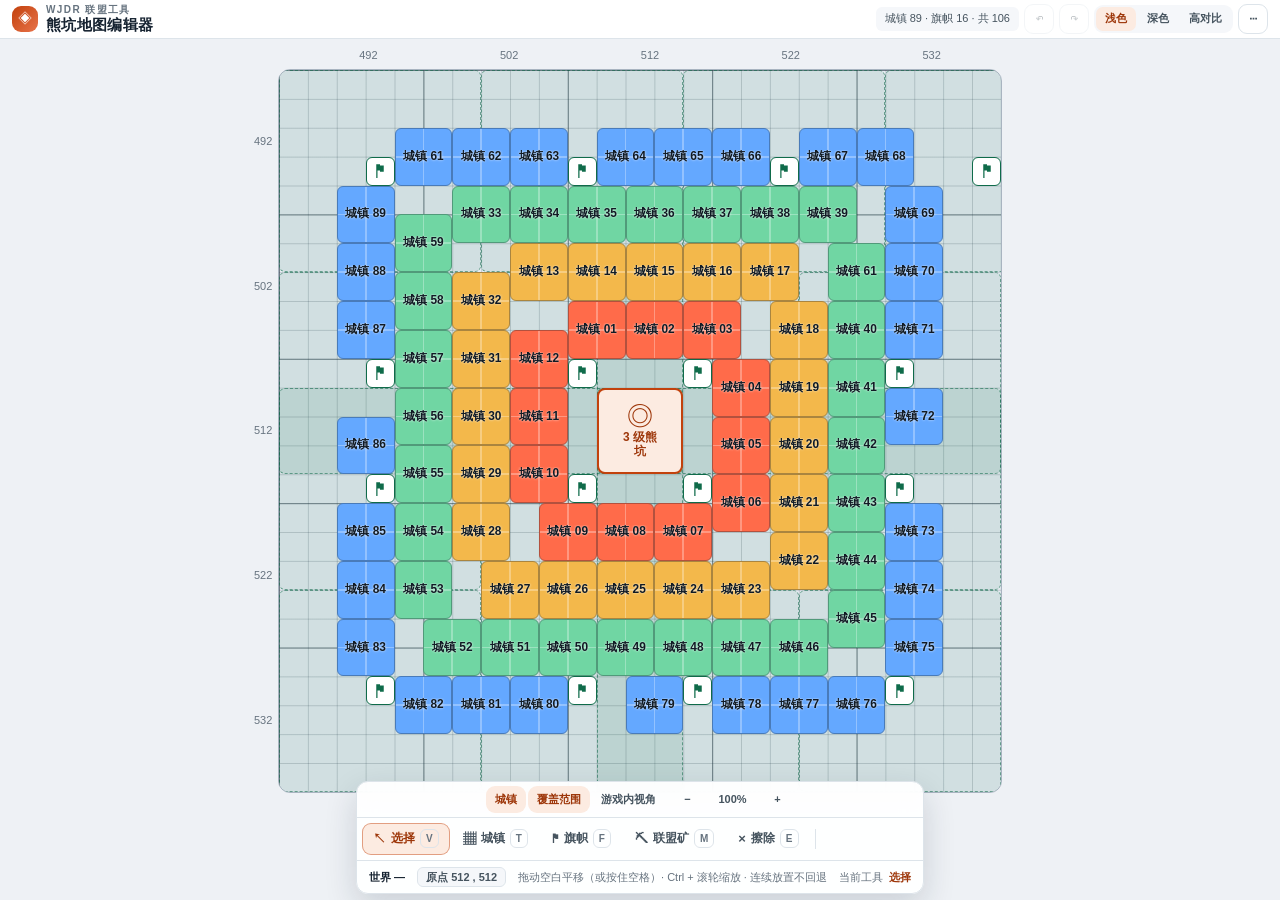
==== commit ba3bffbd: "Add files via upload" ====
--- a/index.html
+++ b/index.html
@@ -31,8 +31,8 @@
   --r-card:12px; --r-btn:9px; --r-tag:6px;
   --r-lg:12px; --r-md:10px; --r-sm:8px;
   /* 底部悬浮 HUD（工具坞+状态条）为 viewport 预留的高度（JS 随界面缩放同步） */
-  --hud-h:76px;
-  --ui-zoom:.9;   /* 默认「较小」档 */
+  --hud-h:84px;
+  --ui-zoom:1;    /* 默认「标准」档；嫌大可在 ⋯ → 界面大小里调小 */
 }
 [data-theme="dark"]{
   --bg:#05090f; --surface:#16222e; --surface2:#1b2836;
@@ -81,12 +81,12 @@
 }
 .brand{display:flex; align-items:center; gap:8px; min-width:0}
 .brand-mark{
-  width:24px; height:24px; border-radius:8px; flex:none;
-  display:grid; place-items:center; font-size:12px;
+  width:26px; height:26px; border-radius:var(--r-btn); flex:none;
+  display:grid; place-items:center; font-size:14px;
   background:linear-gradient(135deg,var(--accent),#e8734a); color:#fff;
 }
 .brand p{margin:0; font-size:10px; font-weight:700; letter-spacing:.14em; color:var(--faint); line-height:1.2}
-.brand h1{margin:0; font-size:13px; font-weight:700; letter-spacing:.02em; white-space:nowrap; line-height:1.2}
+.brand h1{margin:0; font-size:15px; font-weight:700; letter-spacing:.02em; white-space:nowrap; line-height:1.2}
 
 
 .top-actions{margin-left:auto; display:flex; align-items:center; gap:5px}
@@ -95,7 +95,7 @@
   color:var(--muted); font-size:11px; white-space:nowrap;
 }
 .icon-btn{
-  width:28px; height:28px; border:1px solid var(--line-soft); border-radius:var(--r-btn);
+  width:30px; height:30px; border:1px solid var(--line-soft); border-radius:var(--r-btn);
   background:var(--surface); color:var(--muted); font-size:14px;
   display:grid; place-items:center; transition:background .15s,color .15s;
 }
@@ -112,8 +112,9 @@
 .stage-area{flex:1; position:relative; min-height:0; display:flex}
 .viewport{
   flex:1; overflow:auto; display:flex;
-  /* 上下左右留出坐标轴外伸（24px）+ 呼吸空间；底部给悬浮 HUD 预留 */
-  padding:24px 20px calc(var(--hud-h) + env(safe-area-inset-bottom));
+  /* 左/上必须 ≥ 坐标轴外伸量（轴在 -24/-22px），否则数字被裁掉；
+     底部给悬浮 HUD 预留 */
+  padding:26px 26px calc(var(--hud-h) + env(safe-area-inset-bottom));
   scrollbar-width:thin; scrollbar-color:var(--line) transparent;
 }
 /* margin:auto 在内容溢出时自动退化为起点对齐、四周都可滚到 ——
@@ -234,6 +235,10 @@
 .float-row button.on{background:var(--accent-soft); color:var(--accent-ink)}
 /* HUD 首行：承载视图开关，与工具行之间用分隔线 */
 .hud-views{padding:4px 6px; border-bottom:1px solid var(--line-soft)}
+.hud-rings{
+  display:flex; align-items:center; justify-content:center;
+  padding:5px 6px; border-bottom:1px solid var(--line-soft);
+}
 .float-row button:hover:not(.on){color:var(--ink)}
 .zoom-btn{min-width:34px}
 .zoom-label{min-width:52px; text-align:center; color:var(--ink)}
@@ -477,24 +482,44 @@
 /* 响应式 */
 @media (max-width:860px){
   .brand p{display:none}
-  .brand-mark{width:22px; height:22px; font-size:11px}
-  .brand h1{font-size:13px}
-  .topbar{padding:4px 10px; padding-top:calc(4px + env(safe-area-inset-top)); gap:8px}
+  .brand-mark{width:28px; height:28px; font-size:15px}
+  .brand h1{font-size:15px}
+  .topbar{padding:5px 10px; padding-top:calc(5px + env(safe-area-inset-top)); gap:8px}
+  .icon-btn{width:32px; height:32px}
   .stat-pill{display:none}
-  /* 触控底线：手机上工具按钮保持 40px（Apple 44 / Android 48 折中） */
-  .dock{padding:4px}
-  .dock .tool{min-height:40px; padding:0 11px}
+  /* 工具坞：恢复「图标 + 名称」竖排（只给图标等于让用户猜），保 46px 触控高度 */
+  .dock{padding:4px; gap:1px}
+  .dock .tool{
+    flex-direction:column; gap:1px; min-width:52px;
+    min-height:46px; padding:4px 6px;
+  }
+  .dock .tool .sym{font-size:17px; line-height:1.05}
+  .dock .tool span.lbl{display:block; font-size:11px; line-height:1.1}
+  .dock .tool kbd{display:none}
+  /* 状态行 */
   .statusbar{padding:3px 10px; gap:9px}
+  .statusbar .hint{display:none}
+  /* 视图开关行 */
   .hud-views{padding:3px 5px}
   .float-row button{padding:4px 8px}
-  .dock .tool .sym{font-size:16px}
-  .dock .tool span.lbl{display:none}
-  .dock .tool kbd{display:none}
-  .ring-picker{padding-left:7px; margin-left:2px}
-  .ring-picker button{width:30px; height:30px; font-size:11px}
-  .view-float{top:8px; right:8px}
-  .statusbar .hint{display:none}
-  .viewport{padding:20px 16px calc(var(--hud-h) + 8px + env(safe-area-inset-bottom))}
+  /* 环色选择器：手机移到 HUD 独立行，避免与工具挤在一行被裁 */
+  .ring-picker{padding:0; margin:0; border-left:0; gap:8px}
+  .ring-picker button{width:38px; height:38px; font-size:12px}
+  /* 坐标轴内收（原来 -24px 超出 16px 边距被裁掉） */
+  .axis{font-size:10px}
+  .axis-x{top:-19px}
+  .axis-y{left:-19px; width:19px}
+  .viewport{
+    flex-direction:column; align-items:center;
+    padding:20px 20px calc(var(--hud-h) + 8px + env(safe-area-inset-bottom));
+  }
+  /* 棋盘下方堆叠信息栏：把手机上下空掉的 43% 变成有用内容 */
+  .side-info--stack{
+    display:block; width:100%; max-width:440px; flex:none;
+    margin:16px 0 0; padding:14px;
+    border:1px solid var(--line-soft); border-radius:var(--r-card);
+    background:var(--surface);
+  }
 }
 @media (max-width:520px){
   .theme-seg{display:none}
@@ -594,6 +619,7 @@
       </div>
     </div>
   </div>
+  <div class="hud-rings" id="hudRings" hidden></div>
   <div class="dock" role="toolbar" aria-label="地图工具">
     <button class="tool active" data-tool="select"><span class="sym">↖</span><span class="lbl">选择</span><kbd>V</kbd></button>
     <button class="tool" data-tool="town"><span class="sym">▦</span><span class="lbl">城镇</span><kbd>T</kbd></button>
@@ -1141,9 +1167,11 @@
   document.querySelectorAll('.dock .tool').forEach(b =>
     b.classList.toggle('active', b.dataset.tool === t));
   $('ringPicker').hidden = t !== 'town';
+  $('hudRings').hidden = !(t === 'town' && window.innerWidth <= 860);
   $('sbTool').textContent = {select:'选择',town:'城镇',flag:'旗帜',mine:'联盟矿',erase:'擦除'}[t];
   board.style.cursor = t === 'erase' ? 'crosshair' : t === 'select' ? 'default' : 'copy';
   closePropCard(); selectedId = null; renderAll();
+  fitStage();   /* 环色行出现/隐藏会改变 HUD 高度，重算预留避免压到棋盘 */
 }
 /* 环色选择器 */
 function renderRingPicker(){
@@ -1172,8 +1200,38 @@
    以前的 min(84vh,90%) 按整个视口算，不知道顶栏/底部工具坞占了多少，
    结果每次都溢出一截、必须手动缩小。这里直接量 viewport 的内容盒。 */
 let fitBase = 840;                                   /* 无缩放时的棋盘边长(px) */
+/* 手机端与桌面的布局归属差异（同一份 DOM，按断点搬家）：
+   - 信息栏：手机堆到棋盘下方（填掉上下空白）；桌面做右侧栏
+   - 环色选择器：手机放 HUD 独立行（否则与工具挤一行被裁）；桌面留在工具行内
+   viewport 变成 column，stage 与信息栏纵向排列。 */
+function syncMobileLayout(){
+  const mobile = window.innerWidth <= 860;
+  const stageArea = document.querySelector('.stage-area');
+  const dockEl = document.querySelector('.dock');
+  const rings = $('ringPicker');
+
+  if (mobile){
+    if (sideInfo.parentElement !== viewport){
+      viewport.appendChild(sideInfo);   /* 只搬信息栏；属性卡绝对定位基准在 stage-area，不动 */
+    }
+    sideInfo.classList.add('side-info--stack', 'show');
+    $('hudViews').hidden = false;
+    if (rings.parentElement !== $('hudRings')) $('hudRings').appendChild(rings);
+  } else {
+    if (sideInfo.parentElement !== stageArea){
+      stageArea.appendChild(sideInfo);
+    }
+    sideInfo.classList.remove('side-info--stack');
+    if (rings.parentElement !== dockEl) dockEl.appendChild(rings);
+    $('hudRings').hidden = true;
+  }
+  /* 空的首行容器会留一条空白：显式隐藏（:empty 对含空白文本的节点无效） */
+  $('siControls').hidden = !$('siControls').childElementCount;
+}
+
 function fitStage(){
-  syncHudVar();
+  syncMobileLayout();      /* 先搬家：会改变 HUD 的行数与高度 */
+  syncHudVar();            /* 再按实际高度写预留值 */
   const cs = getComputedStyle(viewport);
   /* 注意：面板显隐会改变 viewport 宽度，所以决策后必须重测一遍，
      否则跨过阈值缩放窗口时会拿旧布局算出错误的棋盘尺寸 */
@@ -1190,8 +1248,8 @@
   /* 视图开关：宽屏进右侧面板；其余尺寸进底部 HUD 首行 —— 任何时候都不压棋盘。
      注意：hudViews 里即使搬空了也残留空白文本节点，:empty 不生效，必须显式 hidden。 */
   const holder = wantPanel ? $('siControls') : $('hudViews');
-  $('hudViews').hidden = wantPanel;
   if (viewFloat.parentElement !== holder) holder.appendChild(viewFloat);
+  $('siControls').hidden = !$('siControls').childElementCount;
   /* 正方形棋盘取短边。只有「高度」是约束时才需要留 8px 呼吸位 ——
      那种情况下棋盘底边正好落在悬浮 HUD 上；宽度受限时下方本有富余，不必缩。 */
   const short = Math.min(d.w, d.h);
@@ -1372,11 +1430,16 @@
 /* 界面大小：只缩放顶栏 + 底部 HUD（棋盘本来就是自适应的，不需要缩）。
    zoom 会让这些元素的实际高度变化，所以同步改 --hud-h 并重算棋盘。 */
 const UI_ZOOM_KEY = 'wjdr-ui-zoom';
-/* HUD 预留高度：手机端多一行视图开关；桌面端随界面缩放档位变化 */
+/* HUD 预留高度：直接量 HUD 的真实高度，不再用魔法数猜。
+   行数会随内容变（手机环色行、视图开关行、界面缩放档位），猜必错 —— 之前就因此让
+   棋盘和 HUD 重叠了 4px。HUD 高度不依赖 --hud-h，所以不存在测量回环。 */
 function syncHudVar(){
-  const mobile = window.innerWidth <= 860;
-  const z = parseFloat(getComputedStyle(document.documentElement).getPropertyValue('--ui-zoom')) || 1;
-  document.documentElement.style.setProperty('--hud-h', (mobile ? 122 : Math.round(84 * z)) + 'px');
+  const wrap = document.querySelector('.dock-wrap');
+  const hud = document.querySelector('.hud');
+  if (!wrap || !hud) return;
+  const padB = parseFloat(getComputedStyle(wrap).paddingBottom) || 0;
+  const need = Math.ceil(hud.getBoundingClientRect().height + padB) + 10;   /* +10 呼吸间隙 */
+  document.documentElement.style.setProperty('--hud-h', need + 'px');
 }
 function setUiZoom(z, persist){
   z = Math.max(.8, Math.min(1.15, z));
@@ -1731,8 +1794,8 @@
 /* 界面大小：默认「较小」(.9)，记住用户的选择 */
 try{
   const savedZ = parseFloat(localStorage.getItem(UI_ZOOM_KEY));
-  setUiZoom(savedZ >= .8 && savedZ <= 1.15 ? savedZ : .9, false);
-}catch(e){ setUiZoom(.9, false); }
+  setUiZoom(savedZ >= .8 && savedZ <= 1.15 ? savedZ : 1, false);
+}catch(e){ setUiZoom(1, false); }
 renderAll();
 </script>
 </body>
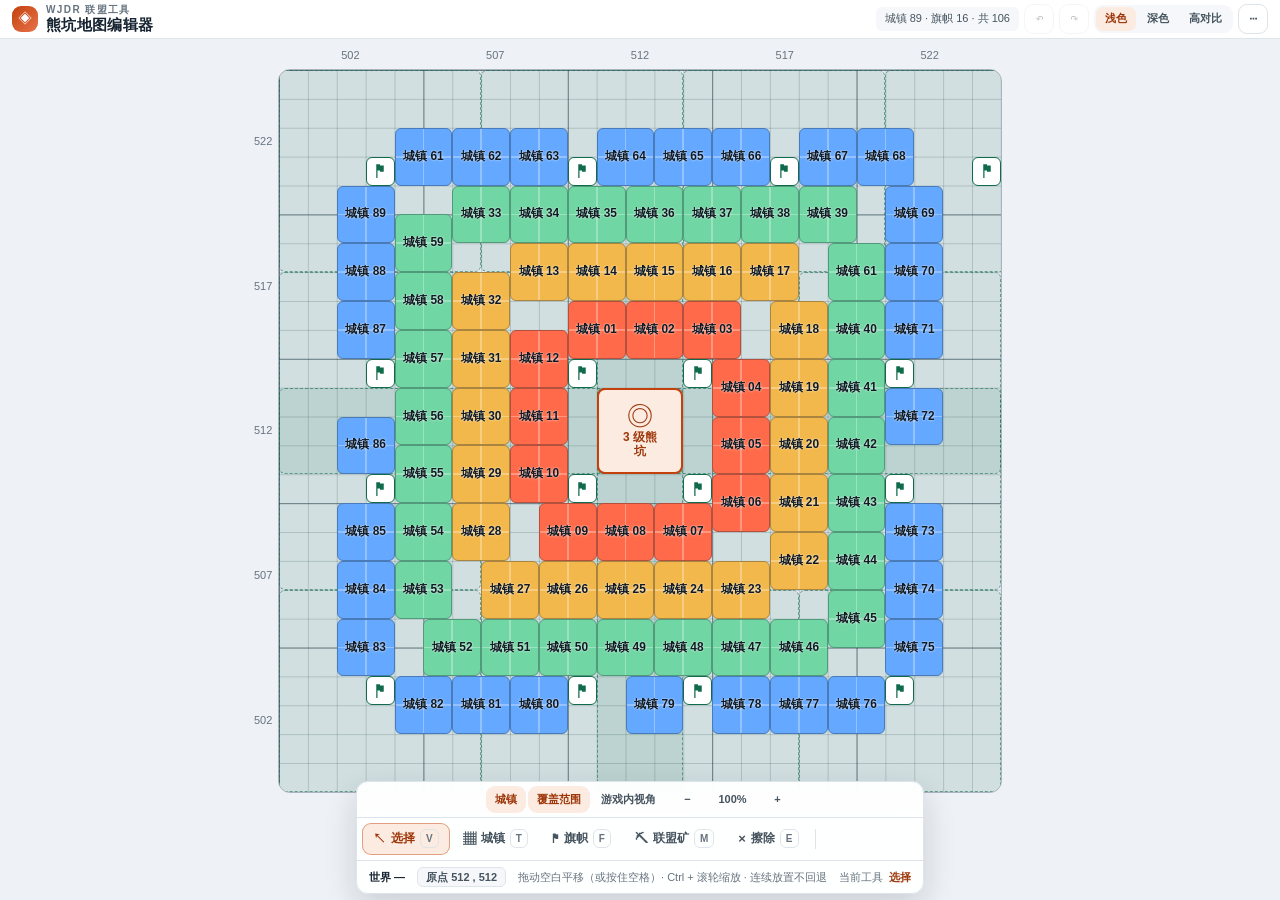
==== commit e605fd2f: "Add files via upload" ====
--- a/index.html
+++ b/index.html
@@ -90,6 +90,7 @@
 
 
 .top-actions{margin-left:auto; display:flex; align-items:center; gap:5px}
+.more-lbl{display:none}   /* 手机上才显示，见媒体查询 */
 .stat-pill{
   padding:3px 9px; border-radius:var(--r-tag); background:var(--surface2);
   color:var(--muted); font-size:11px; white-space:nowrap;
@@ -146,7 +147,7 @@
 /* 坐标轴 */
 .axis{position:absolute; display:grid; pointer-events:none; color:var(--faint); font-size:11px}
 .axis span{display:grid; place-items:center}
-.axis-x{left:20px; top:-22px; grid-template-columns:repeat(25,1fr); width:calc(100% - 20px); height:18px}
+.axis-x{left:0; top:-22px; grid-template-columns:repeat(25,1fr); width:100%; height:18px}
 .axis-y{top:0; left:-24px; grid-template-rows:repeat(25,1fr); width:18px; height:100%}
 
 /* 旗帜覆盖范围 */
@@ -482,31 +483,50 @@
 /* 响应式 */
 @media (max-width:860px){
   .brand p{display:none}
-  .brand-mark{width:28px; height:28px; font-size:15px}
-  .brand h1{font-size:15px}
-  .topbar{padding:5px 10px; padding-top:calc(5px + env(safe-area-inset-top)); gap:8px}
-  .icon-btn{width:32px; height:32px}
+  .brand{flex:1; min-width:0}
+  .brand-mark{width:38px; height:38px; font-size:20px; border-radius:var(--r-card)}
+  .brand h1{
+    font-size:18px; line-height:1.25;
+    overflow:hidden; text-overflow:ellipsis;
+  }
+  .topbar{
+    padding:10px 12px; padding-top:calc(10px + env(safe-area-inset-top));
+    gap:10px;
+  }
+  /* 手机按钮一律 46px（≥Apple 44 触控下限）+ 加深描边，避免"看不清、点不中" */
+  .icon-btn{width:46px; height:46px; font-size:21px; border-color:var(--line)}
+  /* 菜单是手机上唯一的入口，不能只有一个小图标：做成带文字的大按钮 */
+  #btnMore{
+    /* .icon-btn 是 display:grid（图标居中）；带文字后必须改回 inline-flex，
+       否则「菜单」会被挤到第二行、溢出到按钮外面 */
+    display:inline-flex; align-items:center; justify-content:center;
+    width:auto; min-width:0; height:46px; padding:0 15px; gap:6px;
+    font-size:21px; border-color:var(--accent);
+    background:var(--accent-soft); color:var(--accent-ink);
+  }
+  #btnMore .more-lbl{display:inline; font-size:14px; font-weight:700}
+  .top-actions{gap:8px}
   .stat-pill{display:none}
   /* 工具坞：恢复「图标 + 名称」竖排（只给图标等于让用户猜），保 46px 触控高度 */
-  .dock{padding:4px; gap:1px}
+  .dock{padding:6px; gap:2px}
   .dock .tool{
-    flex-direction:column; gap:1px; min-width:52px;
-    min-height:46px; padding:4px 6px;
-  }
-  .dock .tool .sym{font-size:17px; line-height:1.05}
-  .dock .tool span.lbl{display:block; font-size:11px; line-height:1.1}
+    flex-direction:column; gap:3px; min-width:64px;
+    min-height:60px; padding:7px 6px;
+  }
+  .dock .tool .sym{font-size:22px; line-height:1}
+  .dock .tool span.lbl{display:block; font-size:13px; line-height:1.15}
   .dock .tool kbd{display:none}
   /* 状态行 */
-  .statusbar{padding:3px 10px; gap:9px}
+  .statusbar{padding:5px 12px; gap:10px; font-size:12px}
   .statusbar .hint{display:none}
   /* 视图开关行 */
-  .hud-views{padding:3px 5px}
-  .float-row button{padding:4px 8px}
+  .hud-views{padding:5px 6px}
+  .float-row button{padding:7px 10px; font-size:12px; min-height:34px}
   /* 环色选择器：手机移到 HUD 独立行，避免与工具挤在一行被裁 */
-  .ring-picker{padding:0; margin:0; border-left:0; gap:8px}
-  .ring-picker button{width:38px; height:38px; font-size:12px}
+  .ring-picker{padding:0; margin:0; border-left:0; gap:9px}
+  .ring-picker button{width:42px; height:42px; font-size:13px}
   /* 坐标轴内收（原来 -24px 超出 16px 边距被裁掉） */
-  .axis{font-size:10px}
+  .axis{font-size:11px}
   .axis-x{top:-19px}
   .axis-y{left:-19px; width:19px}
   .viewport{
@@ -546,7 +566,7 @@
       <button data-theme-set="dark">深色</button>
       <button data-theme-set="contrast">高对比</button>
     </div>
-    <button class="icon-btn" id="btnMore" title="数据与模板" aria-haspopup="menu">⋯</button>
+    <button class="icon-btn" id="btnMore" title="数据与模板" aria-haspopup="menu">⋯<span class="more-lbl">菜单</span></button>
   </div>
 </header>
 
@@ -660,6 +680,8 @@
     <button data-theme-set="dark">深色</button>
     <button data-theme-set="contrast">高对比</button>
   </div>
+  <div class="menu-sep"></div>
+  <p class="menu-label" id="buildInfo">—</p>
   <div class="ui-zoom-block">
     <p class="menu-label">界面大小</p>
     <div class="ui-zoom-row" role="group" aria-label="界面大小">
@@ -767,11 +789,11 @@
   const f = FOOT[type];
   return { x:clamp(x, GRID - f.w), y:clamp(y, GRID - f.h) };
 }
-function centeredAt(type, px, py){
-  const f = FOOT[type];
-  const sx = f.w % 2 === 0 ? Math.round(px) - f.w/2 : Math.floor(px) - Math.floor(f.w/2);
-  const sy = f.h % 2 === 0 ? Math.round(py) - f.h/2 : Math.floor(py) - Math.floor(f.h/2);
-  return snap(type, sx, sy);
+/* 放置锚点 = 指针所在的格子，即占地的左上角。
+   以前用 centeredAt（round(px) - w/2）：同一个格子内，指针偏左或偏右会算出
+   两个不同的原点，而且和悬停预览的算法不一致 —— 预览框在 5、点下去落到 4。 */
+function anchoredAt(type, cellX, cellY){
+  return snap(type, cellX, cellY);
 }
 function nextName(type){
   const n = markers.filter(m => m.type === type).length + 1;
@@ -827,15 +849,16 @@
   document.documentElement.style.setProperty('--bw', Math.round(w) + 'px');
 }
 function renderAxes(){
-  /* 轴不再显示 1-25 的格子序号，而是世界坐标：
-     以熊坑中心为原点（worldX/Y），相对格距 × 2 —— 与「城镇坐标换算」同一套公式。
-     刻度取 2/7/12/17/22，保证熊坑原点值一定出现在轴上。 */
-  const marks = [2, 7, 12, 17, 22];
+  /* 整格代表这个数字：每个刻度都落在格子正中（不是两格交界处）。
+     横轴从左往右变大，纵轴从下往上变大（刻度值自上而下递减）。
+     以中心格为锚点每 5 格一个刻度，保证熊坑原点值一定出现在轴上。 */
+  const c = centerCell();
   let hx = '', hy = '';
   for (let i = 0; i < GRID; i++){
-    const show = marks.indexOf(i) >= 0;
-    hx += '<span>' + (show ? Math.round(worldX + (i - 12) * 2) : '') + '</span>';
-    hy += '<span>' + (show ? Math.round(worldY + (i - 12) * 2) : '') + '</span>';
+    const show = (i - c) % 5 === 0;
+    hx += '<span>' + (show ? worldX + (i - c) : '') + '</span>';
+    /* 纵轴：行号向下增大，坐标向上变大，所以刻度取反 */
+    hy += '<span>' + (show ? worldY + (c - i) : '') + '</span>';
   }
   $('axisX').innerHTML = hx; $('axisY').innerHTML = hy;
 }
@@ -919,7 +942,7 @@
   if (hoverCell && tool !== 'select'){
     const p = tool === 'erase'
       ? { x:hoverCell.x, y:hoverCell.y, w:1, h:1 }
-      : (() => { const t = centeredAt(tool, hoverCell.x + .5, hoverCell.y + .5);
+      : (() => { const t = anchoredAt(tool, hoverCell.x, hoverCell.y);
                  return { x:t.x, y:t.y, w:FOOT[tool].w, h:FOOT[tool].h }; })();
     const h = document.createElement('span');
     h.className = 'hover-cell' + (tool === 'erase' ? ' erase' : '');
@@ -964,8 +987,8 @@
   const cell = { x:clamp(Math.floor(p.x)), y:clamp(Math.floor(p.y)) };
   if (!hoverCell || hoverCell.x !== cell.x || hoverCell.y !== cell.y){
     hoverCell = cell;
-    $('sbCoord').textContent = '世界 ' + Math.round(worldX + (cell.x - 12) * 2) +
-      ' , ' + Math.round(worldY + (cell.y - 12) * 2);
+    const hw = worldOfCell(cell.x, cell.y);
+    $('sbCoord').textContent = '世界 ' + hw.x + ' , ' + hw.y;
     if (tool !== 'select') renderAll();
   }
 });
@@ -980,7 +1003,8 @@
   if (tool === 'select' || tool === 'erase') return;
   const p = boardPoint(e.clientX, e.clientY);
   const cell = { x:clamp(Math.floor(p.x)), y:clamp(Math.floor(p.y)) };
-  const pos = centeredAt(tool, p.x, p.y);
+  /* 指针在哪一格，就以那一格为占地左上角放置（格子内任意位置都一样） */
+  const pos = anchoredAt(tool, cell.x, cell.y);
   const m = { id:'m'+(nextId++), type:tool, ...pos };
   if (tool === 'town') m.ring = activeRing;
   m.name = nextName(tool);
@@ -1001,7 +1025,14 @@
   }
   if (e.pointerType === 'mouse' && e.button !== 0) return;
   dragActive = false;
-  dragState = { id, pointerId:e.pointerId, sx:e.clientX, sy:e.clientY };
+  /* 记下「抓取时指针所在格」与「对象原点」的差，拖动中保持这个差不变 ——
+     否则抓住左上角一拖，对象会先跳到"指针居中对齐"的位置，等于跳格。 */
+  const p0 = boardPoint(e.clientX, e.clientY);
+  dragState = {
+    id, pointerId:e.pointerId, sx:e.clientX, sy:e.clientY,
+    grabX:Math.floor(p0.x), grabY:Math.floor(p0.y),
+    baseX:m.x, baseY:m.y,
+  };
   dragEl = e.currentTarget;
   try{ dragEl.setPointerCapture(e.pointerId); }catch(err){}
 }
@@ -1021,7 +1052,9 @@
       board.appendChild(previewEl);
     }
     const p = boardPoint(e.clientX, e.clientY);
-    const pos = centeredAt(m.type, p.x, p.y);
+    const dx = Math.floor(p.x) - dragState.grabX;
+    const dy = Math.floor(p.y) - dragState.grabY;
+    const pos = anchoredAt(m.type, dragState.baseX + dx, dragState.baseY + dy);
     dragPreview = pos;
     dragEl.style.left = (pos.x / GRID * 100) + '%';
     dragEl.style.top = (pos.y / GRID * 100) + '%';
@@ -1081,8 +1114,8 @@
     html = '<h3>◎ 熊坑</h3><p class="sub">固定在 25×25 地图中心</p>' +
            '<div class="fixed">熊坑不可移动、不可删除。<br>所有城镇坐标以它为原点换算。</div>';
   } else {
-    const wx = worldX + Math.round((m.x + FOOT[m.type].w / 2 - 12.5) * 2);
-    const wy = worldY + Math.round((m.y + FOOT[m.type].h / 2 - 12.5) * 2);
+    const wm = worldOfMarker(m);
+    const wx = wm.x, wy = wm.y;
     html = '<h3>' + (m.type === 'town' ? '▦' : m.type === 'flag' ? '⚑' : '⛏') + ' ' + TYPE_LABEL[m.type] + '</h3>' +
            '<p class="sub">第 ' + (m.x+1) + ' 列 · 第 ' + (m.y+1) + ' 行 · 世界 ' + wx + ',' + wy +
            ' · 占地 ' + FOOT[m.type].w + '×' + FOOT[m.type].h +
@@ -1336,6 +1369,7 @@
 window.addEventListener('orientationchange', () => setTimeout(fitStage, 250));
 
 /* ---------- 主题 ---------- */
+const BUILD_TAG = '2026-10-04a';   /* 改版就更新，便于确认线上跑的是哪一版 */
 const THEME_KEY = 'wjdr-redesign-theme';
 document.querySelectorAll('[data-theme-set]').forEach(b => b.addEventListener('click', () => {
   const id = b.dataset.themeSet;
@@ -1358,6 +1392,27 @@
 
 /* ================= 数据 / 模板 / 导出 ================= */
 let worldX = 512, worldY = 512;
+/* ============ 世界坐标 ============
+   约定（与游戏内一致）：
+   · 1 格 = 1 个坐标单位
+   · 中心格（25×25 的第 13 列/行，即熊坑中心所在格）= 原点值 worldX / worldY
+   · 对象的参考格 = 水平视角下的「左下角那一格」：X 取左列、Y 取底行
+   · 方向：X 从左往右变大；**Y 从下往上变大**（屏幕行号向下增大，所以要取反）
+   例：原点 512,512、十字模板、城镇 01 占 列8-9/行10-11，左下角格 = (8,11)
+       → X = 512 + (8-12) = 508，Y = 512 + (12-11) = 513   */
+function centerCell(){
+  const b = markers.find(m => m.type === 'bear');
+  return b ? b.x + (FOOT.bear.w - 1) / 2 : (GRID - 1) / 2;
+}
+function worldOfMarker(m){
+  const f = FOOT[m.type];
+  const c = centerCell();
+  return { x: worldX + (m.x - c), y: worldY + (c - (m.y + f.h - 1)) };
+}
+function worldOfCell(cx, cy){
+  const c = centerCell();
+  return { x: worldX + (cx - c), y: worldY + (c - cy) };
+}
 try{
   const w = JSON.parse(localStorage.getItem('wjdr-redesign-world') || 'null');
   if (w && isFinite(w.x) && isFinite(w.y)){ worldX = w.x; worldY = w.y; }
@@ -1426,6 +1481,14 @@
   }));
 }
 
+/* 菜单底部的自检信息：一眼看出「哪一版」和「浏览器给的视口宽度」。
+   若视口宽度接近 980/1280 而屏幕只有 390，说明手机开了「桌面版网站」。 */
+function renderBuildInfo(){
+  const dpr = window.devicePixelRatio || 1;
+  $('buildInfo').textContent =
+    '构建 ' + BUILD_TAG + ' · 视口 ' + innerWidth + '×' + innerHeight + ' @' + dpr + 'x';
+}
+
 /* ---------- 菜单动作 ---------- */
 /* 界面大小：只缩放顶栏 + 底部 HUD（棋盘本来就是自适应的，不需要缩）。
    zoom 会让这些元素的实际高度变化，所以同步改 --hud-h 并重算棋盘。 */
@@ -1512,12 +1575,10 @@
 
 /* ---------- 坐标换算 ---------- */
 function townWorldList(){
-  const bear = markers.find(m => m.type === 'bear') || { x:11, y:11 };
-  return markers.filter(m => m.type === 'town').map(m => ({
-    name:m.name,
-    x:worldX + Math.round((m.x + FOOT.town.w / 2 - (bear.x + FOOT.bear.w / 2)) * 2),
-    y:worldY + Math.round((m.y + FOOT.town.h / 2 - (bear.y + FOOT.bear.h / 2)) * 2),
-  }));
+  return markers.filter(m => m.type === 'town').map(m => {
+    const w = worldOfMarker(m);
+    return { name:m.name, x:w.x, y:w.y };
+  });
 }
 function showCoords(){
   showModal('熊坑原点与坐标换算',
@@ -1765,8 +1826,16 @@
 /* ---------- 启动 ---------- */
 window.__dbg = () => ({ tool, drag: !!dragState, moved: dragActive,
   hist: history.length, fut: future.length, n: markers.length });
-/* 测试辅助：返回一个「当前视口内可见」的空白 1×1 格及其屏幕坐标 */
-window.__blankCellVisible = () => {
+/* 测试辅助：返回一个「当前视口内可见」的空白格及其屏幕坐标（可指定占地尺寸） */
+window.__markerWorld = (name) => {
+  const m = markers.find(o => o.name === name);
+  return m ? worldOfMarker(m) : null;
+};
+window.__lastMarker = () => {
+  const m = markers[markers.length - 1];
+  return m ? { id:m.id, type:m.type, x:m.x, y:m.y, w:FOOT[m.type].w, h:FOOT[m.type].h } : null;
+};
+window.__blankCellVisible = (needW = 2, needH = 2) => {
   const F = { flag:[1,1], town:[2,2], mine:[2,2], bear:[3,3] };
   const occ = new Set();
   for (const m of markers)
@@ -1775,7 +1844,11 @@
   const r = board.getBoundingClientRect();
   for (let y = 2; y < GRID - 2; y++)
     for (let x = 2; x < GRID - 2; x++){
-      if (occ.has(x + ',' + y)) continue;
+      let free = true;
+      for (let dx = 0; dx < needW && free; dx++)
+        for (let dy = 0; dy < needH && free; dy++)
+          if (occ.has((x+dx) + ',' + (y+dy))) free = false;
+      if (!free) continue;
       const sx = r.left + (x + .5) / GRID * r.width;
       const sy = r.top + (y + .5) / GRID * r.height;
       if (sx > 60 && sx < innerWidth - 60 && sy > 90 && sy < innerHeight - 170)
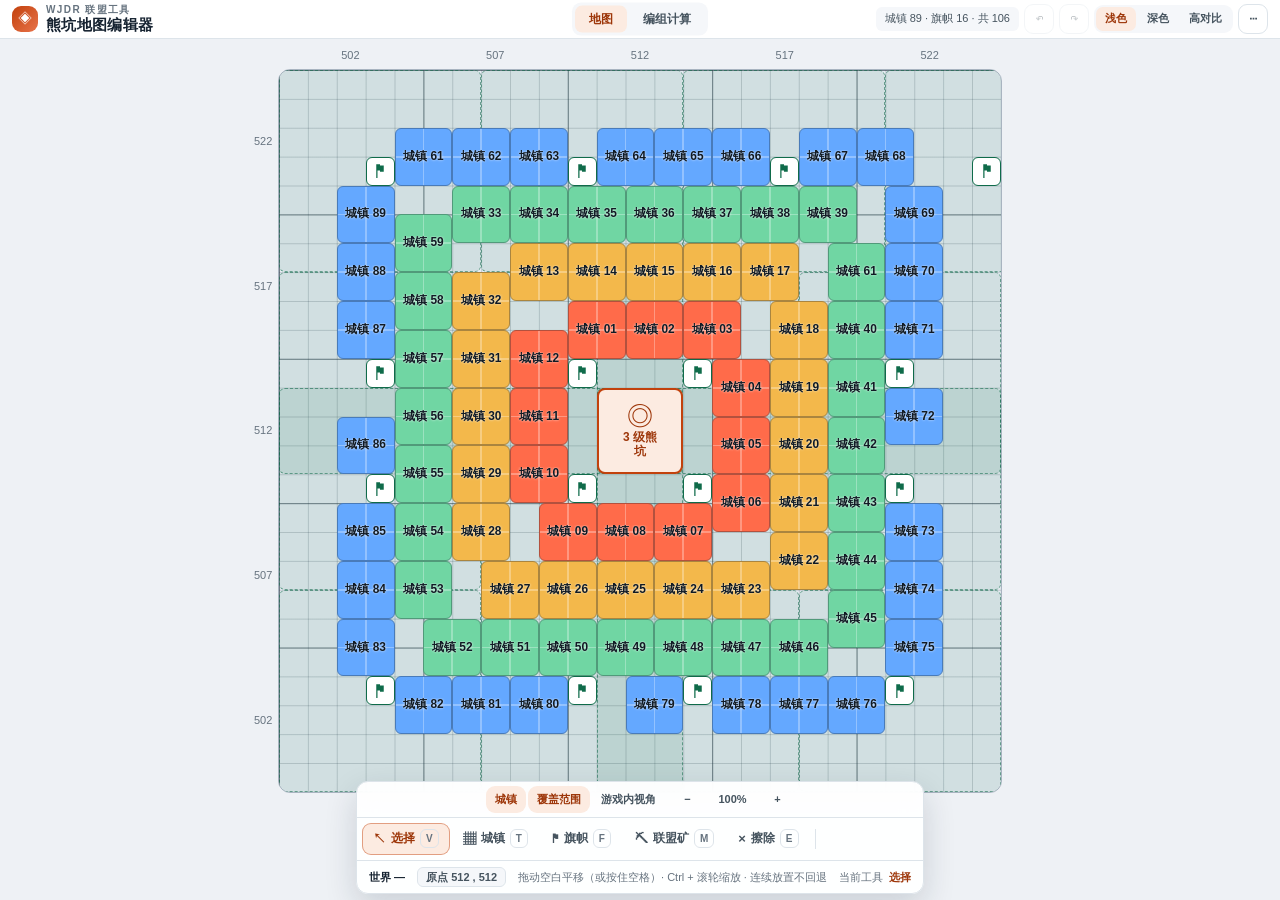
==== commit 52d0cac1: "Add files via upload" ====
--- a/index.html
+++ b/index.html
@@ -74,6 +74,7 @@
 
 /* ---------- 顶栏（极紧凑档：~36px，高度尽量让给棋盘） ---------- */
 .topbar{
+  position:relative;
   display:flex; align-items:center; gap:12px;
   padding:4px 12px; padding-top:calc(4px + env(safe-area-inset-top));
   background:var(--surface);
@@ -90,6 +91,25 @@
 
 
 .top-actions{margin-left:auto; display:flex; align-items:center; gap:5px}
+
+/* 顶栏中间的视图切换（地图 / 编组计算）。
+   手机顶栏已被 logo + 标题 + 撤销重做 + 带文字的菜单按钮占满，放不下 ——
+   窄屏隐藏，手机保留 ⋯ 菜单里的同名入口。 */
+.view-seg{
+  display:none; position:absolute; left:50%; top:50%; transform:translate(-50%,-50%);
+  gap:2px; background:var(--surface2); border-radius:var(--r-btn); padding:3px;
+}
+@media (min-width:861px){ .view-seg{display:flex} }
+.view-seg button{
+  border:0; background:transparent; padding:5px 14px; border-radius:7px;
+  font-size:12px; font-weight:700; color:var(--muted);
+  line-height:1.4; white-space:nowrap;
+}
+.view-seg button:hover{color:var(--ink)}
+.view-seg button.active{background:var(--accent-soft); color:var(--accent-ink)}
+
+/* 计算器是独立视图，不是浮在地图上的弹窗：进计算器时收起底部工具坞 */
+body.view-calc .dock-wrap{display:none}
 .more-lbl{display:none}   /* 手机上才显示，见媒体查询 */
 .stat-pill{
   padding:3px 9px; border-radius:var(--r-tag); background:var(--surface2);
@@ -545,6 +565,196 @@
   .theme-seg{display:none}
   .topbar{gap:6px}
 }
+
+/* ============================================================
+   编组分配计算器（整合自 calculator.html）
+   全部选择器限定在 .calc-layer 之内 —— 不触碰上面任何既有样式
+   ============================================================ */
+.calc-layer{
+  /* 三兵种色标：仅在本层内生效，不影响地图的 --ring1~5 */
+  --tk-s:#1d4ed8; --tk-p:#b45309; --tk-b:#0f6b4a;
+  /* 视图层：铺满 <main>（顶栏保持可见可点），不再是覆盖全屏的弹窗 */
+  position:absolute; inset:0; z-index:45;
+  display:flex; align-items:stretch; justify-content:center;
+  background:var(--bg);
+}
+[data-theme="dark"] .calc-layer{--tk-s:#7fb2ff; --tk-p:#fbbf24; --tk-b:#70d6a3}
+[data-theme="contrast"] .calc-layer{--tk-s:#a9ccff; --tk-p:#ffd98a; --tk-b:#86e6b8}
+
+.calc-layer .cl-panel{
+  width:100%; max-width:960px; height:100%; min-height:0;
+  display:flex; flex-direction:column; overflow:hidden;
+  background:var(--bg);
+}
+.calc-layer .cl-head{
+  flex:none; display:flex; align-items:center; gap:10px;
+  padding:10px 16px;
+  background:var(--surface); border-bottom:1px solid var(--line-soft);
+}
+.calc-layer .cl-head h3{margin:0; font-size:15px; font-weight:700}
+.calc-layer .cl-head .icon-btn{margin-left:auto}
+.calc-layer .cl-body{
+  flex:1; min-height:0; overflow:auto; -webkit-overflow-scrolling:touch;
+  padding:14px; padding-bottom:calc(14px + env(safe-area-inset-bottom));
+  display:flex; flex-direction:column; gap:12px;
+}
+
+.calc-layer .card{
+  background:var(--surface); border:1px solid var(--line-soft);
+  border-radius:var(--r-card); padding:14px;
+}
+.calc-layer .card > h2{
+  margin:0 0 12px; font-size:14px; font-weight:700;
+  display:flex; align-items:center; gap:8px;
+}
+.calc-layer .card > h2 em{
+  font-style:normal; font-size:11px; font-weight:800; letter-spacing:.06em;
+  background:var(--accent-soft); color:var(--accent-ink);
+  padding:2px 7px; border-radius:var(--r-tag);
+}
+.calc-layer .hint{margin:0 0 12px; font-size:12px; color:var(--faint); line-height:1.6}
+
+.calc-layer .params{display:grid; grid-template-columns:repeat(3,minmax(0,1fr)); gap:14px}
+.calc-layer .field label,
+.calc-layer .field .lbl{
+  display:block; font-size:11px; font-weight:700; color:var(--faint);
+  letter-spacing:.05em; margin-bottom:6px;
+}
+.calc-layer input[type=number]{
+  width:100%; min-height:44px; padding:9px 11px;
+  border:1px solid var(--line-soft); border-radius:var(--r-sm);
+  background:var(--surface2); color:var(--ink);
+  font:inherit; font-size:15px; font-weight:600;
+}
+.calc-layer input[type=number]:focus{
+  outline:2px solid color-mix(in srgb,var(--accent) 40%,transparent); border-color:transparent;
+}
+.calc-layer input[type=number]:disabled{opacity:.4; cursor:not-allowed}
+.calc-layer .seg{display:flex; gap:3px; background:var(--surface2); border-radius:var(--r-btn); padding:3px}
+.calc-layer .seg button{
+  flex:1; border:0; background:transparent; border-radius:7px;
+  min-height:38px; padding:6px 4px; font-size:13px; font-weight:700;
+  color:var(--muted); font-variant-numeric:tabular-nums;
+}
+.calc-layer .seg button.active{background:var(--accent-soft); color:var(--accent-ink)}
+
+.calc-layer .stock-head,
+.calc-layer .lv-row,
+.calc-layer .stock-foot{
+  display:grid; grid-template-columns:88px repeat(3,minmax(0,1fr)); gap:8px; align-items:center;
+}
+.calc-layer .stock-head{
+  padding:0 4px 7px; font-size:11px; font-weight:700; color:var(--faint);
+  letter-spacing:.06em; border-bottom:1px solid var(--line-soft);
+}
+.calc-layer .stock-head span:not(:first-child){text-align:right}
+.calc-layer .stock-head span:nth-child(2){color:var(--tk-s)}
+.calc-layer .stock-head span:nth-child(3){color:var(--tk-p)}
+.calc-layer .stock-head span:nth-child(4){color:var(--tk-b)}
+.calc-layer .lv-row{padding:4px; border-radius:var(--r-sm); transition:background .12s}
+.calc-layer .lv-row:hover{background:var(--surface2)}
+.calc-layer .lv-row.off .c input{opacity:.4}
+.calc-layer .lv-lv{
+  display:flex; align-items:center; gap:8px;
+  font-size:13px; font-weight:800; white-space:nowrap;
+}
+.calc-layer .lv-lv input[type=checkbox]{
+  width:18px; height:18px; flex:none; accent-color:var(--accent); cursor:pointer;
+}
+.calc-layer .lv-row input[type=number]{
+  min-height:38px; padding:6px 9px; font-size:14px;
+  text-align:right; font-variant-numeric:tabular-nums;
+}
+.calc-layer .c{min-width:0}
+.calc-layer .stock-foot{
+  margin-top:6px; padding:10px 4px 0; border-top:1px solid var(--line-soft);
+  font-size:13px; font-weight:800; font-variant-numeric:tabular-nums;
+}
+.calc-layer .stock-foot span:not(:first-child){text-align:right}
+.calc-layer .stock-foot span:nth-child(2){color:var(--tk-s)}
+.calc-layer .stock-foot span:nth-child(3){color:var(--tk-p)}
+.calc-layer .stock-foot span:nth-child(4){color:var(--tk-b)}
+
+.calc-layer .row-actions{display:flex; gap:8px; flex-wrap:wrap; margin-top:14px}
+.calc-layer .row-actions button{
+  padding:9px 14px; border-radius:var(--r-sm); min-height:42px;
+  border:1px solid var(--line-soft); background:var(--surface);
+  font-size:13px; font-weight:600; color:var(--ink);
+}
+.calc-layer .row-actions button:hover{background:var(--surface2)}
+.calc-layer .row-actions button.primary{border-color:var(--accent); background:var(--accent); color:#fff}
+.calc-layer .row-actions button.primary:hover{filter:brightness(1.08)}
+.calc-layer .row-actions button.ghost{color:var(--muted)}
+
+.calc-layer .sum{display:grid; grid-template-columns:repeat(auto-fit,minmax(130px,1fr)); gap:9px; margin-bottom:14px}
+.calc-layer .kv{background:var(--surface2); border-radius:var(--r-sm); padding:10px 12px; min-width:0}
+.calc-layer .kv span{display:block; font-size:11px; font-weight:700; color:var(--faint); letter-spacing:.04em; margin-bottom:2px}
+.calc-layer .kv strong{font-size:17px; font-weight:800; font-variant-numeric:tabular-nums; line-height:1.3; word-break:break-word}
+.calc-layer .kv.hi strong{color:var(--accent-ink)}
+.calc-layer .kv small{display:block; font-size:11px; color:var(--faint); font-weight:600; margin-top:2px}
+.calc-layer .notice{
+  display:flex; gap:8px; align-items:flex-start;
+  padding:10px 12px; border-radius:var(--r-sm); margin-bottom:12px;
+  background:var(--accent-soft); color:var(--accent-ink);
+  font-size:12px; font-weight:600; line-height:1.6;
+}
+.calc-layer .notice.warn{background:color-mix(in srgb,var(--gold) 14%,transparent); color:var(--gold)}
+.calc-layer .grp{
+  border:1px solid var(--line-soft); border-radius:var(--r-btn);
+  background:var(--surface2); padding:11px 13px; margin-bottom:9px;
+}
+.calc-layer .grp.bad{border-color:color-mix(in srgb,var(--gold) 55%,transparent)}
+.calc-layer .grp.off{opacity:.55}
+.calc-layer .grp-head{display:flex; align-items:center; gap:9px; flex-wrap:wrap}
+.calc-layer .grp-head .no{font-size:13px; font-weight:800}
+.calc-layer .grp-head .tt{margin-left:auto; font-size:15px; font-weight:800; font-variant-numeric:tabular-nums}
+.calc-layer .grp-head .tgt{font-size:12px; font-weight:600; color:var(--faint); margin-left:2px}
+.calc-layer .badge{
+  font-size:11px; font-weight:800; padding:2px 8px; border-radius:var(--r-tag);
+  background:color-mix(in srgb,var(--ok) 16%,transparent); color:var(--ok);
+}
+.calc-layer .badge.bad{background:color-mix(in srgb,var(--gold) 18%,transparent); color:var(--gold)}
+.calc-layer .badge.mute{background:var(--surface); color:var(--faint)}
+.calc-layer .det{display:flex; flex-direction:column; gap:3px; margin-top:9px}
+.calc-layer .dlv{display:flex; align-items:baseline; gap:10px; flex-wrap:wrap; font-size:12px}
+.calc-layer .dlv b{flex:none; min-width:46px; font-weight:800; color:var(--ink)}
+.calc-layer .dlv i{
+  font-style:normal; font-variant-numeric:tabular-nums;
+  display:inline-flex; align-items:baseline; gap:4px;
+}
+.calc-layer .dlv i::before{
+  content:''; width:7px; height:7px; border-radius:2px;
+  background:currentColor; transform:translateY(-1px);
+}
+.calc-layer .tk-s{color:var(--tk-s)} .calc-layer .tk-p{color:var(--tk-p)} .calc-layer .tk-b{color:var(--tk-b)}
+.calc-layer .dlv i span{color:var(--muted); font-weight:600}
+.calc-layer .gap-note{margin-top:8px; font-size:12px; font-weight:700; color:var(--gold)}
+.calc-layer .empty{padding:26px 8px; text-align:center; color:var(--faint); font-size:13px}
+
+@media (max-width:700px){
+  .calc-layer{padding:0}
+  .calc-layer .cl-panel{width:100%; height:100%; max-height:100%; border-radius:0; border:0}
+  .calc-layer .params{grid-template-columns:1fr 1fr}
+  /* 手机：数量 / 容量 并排一行，「兵种比例」整行 —— 省掉一整屏高度 */
+  .calc-layer .params .field:nth-child(1){order:1}
+  .calc-layer .params .field:nth-child(3){order:2}
+  .calc-layer .params .field:nth-child(2){order:3; grid-column:1 / -1}
+  /* 两列 label 文案长短不一（会折行），撑到两行高让输入框对齐 */
+  .calc-layer .params .field label{min-height:41px}
+  .calc-layer .cl-body{padding:12px; padding-bottom:calc(12px + env(safe-area-inset-bottom))}
+}
+@media (max-width:560px){
+  .calc-layer .stock-head,
+  .calc-layer .lv-row,
+  .calc-layer .stock-foot{grid-template-columns:60px repeat(3,minmax(0,1fr)); gap:6px}
+  .calc-layer .stock-head{font-size:10px; padding:0 2px 6px; letter-spacing:.02em}
+  .calc-layer .lv-row{padding:3px 2px}
+  .calc-layer .lv-lv{font-size:12px; gap:6px}
+  .calc-layer .lv-lv input[type=checkbox]{width:20px; height:20px}
+  .calc-layer .lv-row input[type=number]{padding:6px; font-size:14px; min-height:44px}
+  .calc-layer .stock-foot{font-size:12px; padding:10px 2px 0}
+  .calc-layer .grp-head .tt{font-size:14px}
+}
 </style>
 </head>
 <body>
@@ -556,6 +766,10 @@
       <p>WJDR 联盟工具</p>
       <h1>熊坑地图编辑器</h1>
     </div>
+  </div>
+  <div class="view-seg" role="tablist" aria-label="视图切换">
+    <button type="button" role="tab" data-view="map" aria-selected="true" class="active">地图</button>
+    <button type="button" role="tab" data-view="calc" aria-selected="false">编组计算</button>
   </div>
   <div class="top-actions">
     <span class="stat-pill" id="statCount">—</span>
@@ -621,6 +835,63 @@
   </aside>
 
   <div class="prop-card" id="propCard" hidden></div>
+  <!-- ============ 编组分配计算器（独立层，不占用地图画布） ============ -->
+  <div class="calc-layer" id="calcLayer" hidden>
+    <div class="cl-panel" role="dialog" aria-modal="true" aria-label="编组分配计算器">
+      <div class="cl-head">
+        <h3>编组分配计算器</h3>
+        <button class="icon-btn" id="calcClose" aria-label="关闭">✕</button>
+      </div>
+      <div class="cl-body">
+
+        <section class="card">
+          <h2><em>1</em>编组参数</h2>
+          <div class="params">
+            <div class="field">
+              <label for="grpCount">编组数量</label>
+              <input id="grpCount" type="number" min="1" step="1" value="3" inputmode="numeric">
+            </div>
+            <div class="field">
+              <span class="lbl">兵种比例（盾 : 矛 : 弓）</span>
+              <div class="seg" id="ratioSeg" role="group" aria-label="兵种比例">
+                <button data-ratio="1:2:7">1:2:7</button>
+                <button data-ratio="1:3:6">1:3:6</button>
+                <button data-ratio="1:4:5" class="active">1:4:5</button>
+              </div>
+            </div>
+            <div class="field">
+              <label for="maxCap">单次最大容量（留空 = 不限）</label>
+              <input id="maxCap" type="number" min="1" step="1" placeholder="不限" inputmode="numeric">
+            </div>
+          </div>
+        </section>
+
+        <section class="card">
+          <h2><em>2</em>兵力库存</h2>
+          <p class="hint">勾选 = 该等级参战；取消勾选则该等级整体不计入，输入框同时清空禁用。高等级排在上面，分配时优先消耗。</p>
+          <div class="stock">
+            <div class="stock-head"><span>等级</span><span>盾</span><span>矛</span><span>弓</span></div>
+            <div id="lvRows"></div>
+            <div class="stock-foot">
+              <span>合计</span>
+              <span id="sumS">0</span><span id="sumP">0</span><span id="sumB">0</span>
+            </div>
+          </div>
+          <div class="row-actions">
+            <button id="btnCalc" class="primary">开始分配</button>
+            <button id="btnDemo">填入示例</button>
+            <button id="btnClear" class="ghost">清空</button>
+          </div>
+        </section>
+
+        <section class="card">
+          <h2><em>3</em>分配结果</h2>
+          <div id="result"><p class="empty">填好库存后点「开始分配」。</p></div>
+        </section>
+
+      </div>
+    </div>
+  </div>
 </main>
 
 <div class="dock-wrap">
@@ -672,6 +943,9 @@
   <div id="userTpls"></div>
   <div class="menu-sep"></div>
   <button data-act="coords">熊坑原点 / 坐标换算</button>
+  <div class="menu-sep"></div>
+  <button data-act="calc">编组分配计算器</button>
+  <div class="menu-sep"></div>
   <button data-act="clear" class="danger">清空地图</button>
   <div class="menu-sep"></div>
   <p class="menu-label">配色主题</p>
@@ -702,6 +976,7 @@
     <div class="modal-body" id="modalBody"></div>
   </div>
 </div>
+
 
 <div class="toast" id="toast"></div>
 
@@ -1565,6 +1840,7 @@
     commit(next); notify('已载入原版十字模板（105 个对象）');
   }
   else if (act === 'coords') showCoords();
+  else if (act === 'calc'){ if (window.WJDR_CALC) WJDR_CALC.open(); }
   else if (act === 'clear'){
     if (window.confirm('确认清空地图上的全部内容吗？')){
       commit([{ id:'m'+(nextId++), type:'bear', x:11, y:11, name:'熊坑' }]);
@@ -1871,5 +2147,469 @@
 }catch(e){ setUiZoom(1, false); }
 renderAll();
 </script>
+
+<!-- ================= 编组分配计算器 · 纯算法（无 DOM 依赖） ================= -->
+<script id="calc-core">
+'use strict';
+const MIN_PER_GROUP = 5000;
+const RATIO_MAP = { '1:2:7':[1,2,7], '1:3:6':[1,3,6], '1:4:5':[1,4,5] };
+
+function _sumLeft(remain){
+  const o = { s:0, p:0, b:0 };
+  for (const lv in remain){ const r = remain[lv]; o.s += r.s; o.p += r.p; o.b += r.b; }
+  return o;
+}
+function _sumUse(use){
+  let t = 0;
+  for (const lv in use){ const u = use[lv]; t += u.s + u.p + u.b; }
+  return t;
+}
+/* 按等级从高到低扣减；remain 被就地修改，spec 是本次想拿的量 */
+function _takeByLevel(remain, spec, maxLv){
+  const use = {};
+  const left = { s:spec.s, p:spec.p, b:spec.b };
+  for (let lv = maxLv; lv >= 1; lv--){
+    const r = remain[lv];
+    if (!r) continue;
+    const u = { s:0, p:0, b:0 };
+    if (left.s > 0 && r.s > 0){ const t = Math.min(r.s, left.s); u.s = t; r.s -= t; left.s -= t; }
+    if (left.p > 0 && r.p > 0){ const t = Math.min(r.p, left.p); u.p = t; r.p -= t; left.p -= t; }
+    if (left.b > 0 && r.b > 0){ const t = Math.min(r.b, left.b); u.b = t; r.b -= t; left.b -= t; }
+    if (u.s || u.p || u.b) use[lv] = u;
+    if (left.s <= 0 && left.p <= 0 && left.b <= 0) break;
+  }
+  return use;
+}
+
+/* 把总量 M 按 a:b:c 拆成整数三元组：三者之和恰好 = M，每项与理想值误差 < 1 */
+function _splitByRatio(M, a, b, c){
+  const unit = a + b + c;
+  const ideal = [M * a / unit, M * b / unit, M * c / unit];
+  const out = [Math.floor(ideal[0]), Math.floor(ideal[1]), Math.floor(ideal[2])];
+  const rest = M - (out[0] + out[1] + out[2]);
+  if (rest > 0){
+    const order = [0, 1, 2].sort(function(x, y){
+      return (ideal[y] - Math.floor(ideal[y])) - (ideal[x] - Math.floor(ideal[x]));
+    });
+    for (let n = 0; n < rest; n++) out[order[n % 3]] += 1;
+  }
+  return out;
+}
+
+/**
+ * 核心分配算法
+ * @param {{levels:Array<{lv:number,enabled:boolean,s:number,p:number,b:number}>,
+ *          ratio:number[], targetN:number, capacity:(number|null), minPerGroup?:number}} opt
+ */
+function allocateGroups(opt){
+  const ratio  = opt.ratio;
+  const a = ratio[0], b = ratio[1], c = ratio[2];
+  const unit = a + b + c;
+  const minPer = opt.minPerGroup > 0 ? opt.minPerGroup : MIN_PER_GROUP;
+  const capRaw = opt.capacity;
+  const cap = (capRaw === null || capRaw === undefined || !(capRaw > 0)) ? null : Math.floor(capRaw);
+
+  /* --- 汇总库存（只算勾选等级） --- */
+  const remain = {};
+  const stock = { s:0, p:0, b:0 };
+  let maxLv = 1;
+  for (const row of (opt.levels || [])){
+    if (!row.enabled) continue;
+    const s = Math.max(0, Math.floor(row.s || 0));
+    const p = Math.max(0, Math.floor(row.p || 0));
+    const q = Math.max(0, Math.floor(row.b || 0));
+    if (row.lv > maxLv) maxLv = row.lv;
+    if (s || p || q) remain[row.lv] = { s, p, b:q };
+    stock.s += s; stock.p += p; stock.b += q;
+  }
+  const T = stock.s + stock.p + stock.b;
+  const n0 = Math.max(1, Math.floor(opt.targetN || 1));
+
+  if (T <= 0){
+    return { T:0, N:0, N0:n0, adjusted:false, unit, ratio, groups:[], base:0, rem:0,
+             left:{s:0,p:0,b:0}, stock, error:'没有可用兵力：请至少勾选一个等级并填写数量。' };
+  }
+
+  /* --- 编组数量：保证每组不低于 minPer（末组不足除外） --- */
+  const nCap = Math.max(1, Math.floor(T / minPer));
+  let N = n0, adjusted = false, adjustNote = null;
+  if (n0 > nCap){
+    N = nCap; adjusted = true;
+    adjustNote = `预设 ${n0.toLocaleString('en-US')} 组会让每组不足 ${minPer.toLocaleString('en-US')}，已自动调小为 ${N} 组。`;
+  }
+
+  /* --- 每组总量：先均分，余数补给靠前的组，保证 N 组合计恰好 = 总兵力 --- */
+  const base = Math.floor(T / N);
+  const rem = T - base * N;                            // 前 rem 组各多分 1 个
+  const overCap = cap !== null && cap < base + (rem > 0 ? 1 : 0);
+
+  /* --- 逐组分配 --- */
+  const groups = [];
+  let stopped = false;
+  for (let i = 1; i <= N; i++){
+    if (stopped){
+      groups.push({ idx:i, empty:true, total:0, target:0, use:{}, ok:false });
+      continue;
+    }
+    /* 该组总量：均分 + 余数补偿，再受单次容量封顶 */
+    let M = base + (i <= rem ? 1 : 0);
+    if (cap !== null) M = Math.min(M, cap);
+    if (M <= 0){
+      groups.push({ idx:i, empty:true, total:0, target:0, use:{}, ok:false });
+      continue;
+    }
+
+    /* 按比例拆成整数三兵种，之和恰好 = M */
+    const sp = _splitByRatio(M, a, b, c);
+    const need = { s:sp[0], p:sp[1], b:sp[2] };
+
+    const avail = _sumLeft(remain);
+    const canDo = avail.s >= need.s && avail.p >= need.p && avail.b >= need.b;
+
+    if (canDo){
+      const use = _takeByLevel(remain, need, maxLv);
+      groups.push({ idx:i, use, total:M, target:M, need, ok:true, empty:false });
+      continue;
+    }
+
+    /* 凑不齐：策略 A —— 剩余全塞进这一组（受容量则等比缩放封顶） */
+    const rest = _sumLeft(remain);
+    const restTotal = rest.s + rest.p + rest.b;
+    let spec, capped = false;
+    if (cap !== null && restTotal > cap){
+      const f = cap / restTotal;
+      spec = { s:Math.floor(rest.s * f), p:Math.floor(rest.p * f), b:Math.floor(rest.b * f) };
+      capped = true;
+    } else {
+      spec = { s:rest.s, p:rest.p, b:rest.b };
+    }
+    const use = _takeByLevel(remain, spec, maxLv);
+    groups.push({
+      idx:i, use, total:_sumUse(use), target:M, need, ok:false, empty:false, capped,
+      shortage: {
+        s: Math.max(0, need.s - avail.s),
+        p: Math.max(0, need.p - avail.p),
+        b: Math.max(0, need.b - avail.b)
+      }
+    });
+    stopped = true;
+  }
+
+  const left = _sumLeft(remain);
+  const capAdvice = overCap ? Math.ceil(T / cap) : null;
+
+  return {
+    T, N, N0:n0, adjusted, adjustNote,
+    base, rem, overCap, unit, ratio,
+    groups, left, stock, cap, capAdvice,
+    distributed: T - (left.s + left.p + left.b)
+  };
+}
+</script>
+
+<!-- ================= 编组分配计算器 · 界面 ================= -->
+<script>
+'use strict';
+(function(){
+  const $ = (id) => document.getElementById(id);
+  const layer = $('calcLayer');
+  if (!layer) return;
+
+  const LS_INPUT = 'wjdr-calc-input-v1';
+  const LEVELS = [10,9,8,7,6,5,4,3,2,1];
+  const TYPE_META = [['s','盾','tk-s'],['p','矛','tk-p'],['b','弓','tk-b']];
+  const q = (sel) => layer.querySelector(sel);
+  const fmt = (n) => (n || 0).toLocaleString('en-US');
+  const toNum = (v) => {
+    const n = Math.floor(Number(String(v).replace(/[^\d.-]/g, '')));
+    return isFinite(n) && n > 0 ? n : 0;
+  };
+
+  const EMPTY = { grpCount:3, ratio:'1:4:5', cap:'', qty:{}, off:[] };
+  const DEMO = {
+    grpCount:3, ratio:'1:4:5', cap:'',
+    qty:{ 10:{s:800,p:3000,b:4000}, 9:{s:400,p:1500,b:1500},
+          8:{s:200,p:800,b:500},   7:{s:100,p:400,b:300} },
+    off:[6,5,4,3,2,1]
+  };
+
+  let curRatio = '1:4:5';
+
+  /* ---------- 构建 10 行等级 ---------- */
+  function buildRows(){
+    $('lvRows').innerHTML = LEVELS.map(function(lv){
+      const cells = TYPE_META.map(function(m){
+        return '<div class="c"><input type="number" min="0" step="1" inputmode="numeric"'
+             + ' data-lv="' + lv + '" data-k="' + m[0] + '"'
+             + ' aria-label="' + lv + ' 级' + m[1] + '" placeholder="0"></div>';
+      }).join('');
+      return '<div class="lv-row" data-row="' + lv + '">'
+           +   '<label class="lv-lv"><input type="checkbox" data-lv="' + lv + '" data-role="on" checked>'
+           +   lv + ' 级</label>' + cells + '</div>';
+    }).join('');
+  }
+
+  /* ---------- 读取 / 汇总 / 记忆 ---------- */
+  function readLevels(){
+    return LEVELS.map(function(lv){
+      const on = q('input[data-role="on"][data-lv="' + lv + '"]').checked;
+      const g = function(k){ return toNum(q('input[data-k="' + k + '"][data-lv="' + lv + '"]').value); };
+      return { lv:lv, enabled:on, s:g('s'), p:g('p'), b:g('b') };
+    });
+  }
+  function updateSum(){
+    const g = { s:0, p:0, b:0 };
+    readLevels().forEach(function(r){ if (r.enabled){ g.s += r.s; g.p += r.p; g.b += r.b; } });
+    $('sumS').textContent = fmt(g.s);
+    $('sumP').textContent = fmt(g.p);
+    $('sumB').textContent = fmt(g.b);
+  }
+  function persist(){
+    try{
+      const rows = readLevels(), qty = {}, off = [];
+      rows.forEach(function(r){ if (r.enabled) qty[r.lv] = { s:r.s, p:r.p, b:r.b }; else off.push(r.lv); });
+      localStorage.setItem(LS_INPUT, JSON.stringify({
+        grpCount:$('grpCount').value, ratio:curRatio, cap:$('maxCap').value, qty:qty, off:off
+      }));
+    }catch(e){}
+  }
+  function setRatio(r){
+    curRatio = r;
+    $('ratioSeg').querySelectorAll('button').forEach(function(b){
+      b.classList.toggle('active', b.dataset.ratio === r);
+    });
+  }
+  function applyState(st){
+    $('grpCount').value = (st.grpCount !== undefined && st.grpCount !== '') ? st.grpCount : 3;
+    $('maxCap').value = st.cap || '';
+    setRatio(RATIO_MAP[st.ratio] ? st.ratio : '1:4:5');
+    const off = st.off || [];
+    LEVELS.forEach(function(lv){
+      const on = off.indexOf(lv) === -1;
+      q('input[data-role="on"][data-lv="' + lv + '"]').checked = on;
+      q('.lv-row[data-row="' + lv + '"]').classList.toggle('off', !on);
+      const row = (st.qty && st.qty[lv]) ? st.qty[lv] : null;
+      TYPE_META.forEach(function(m){
+        const inp = q('input[data-k="' + m[0] + '"][data-lv="' + lv + '"]');
+        inp.disabled = !on;
+        inp.value = (on && row && row[m[0]]) ? row[m[0]] : '';
+      });
+    });
+    updateSum();
+  }
+  function load(){
+    let d = null;
+    try{ d = JSON.parse(localStorage.getItem(LS_INPUT) || 'null'); }catch(e){}
+    applyState((d && typeof d === 'object') ? d : EMPTY);
+  }
+
+  /* ---------- 结果渲染 ---------- */
+  function resetResult(){
+    $('result').innerHTML = '<p class="empty">填好库存后点「开始分配」。</p>';
+  }
+  function toast(msg){
+    if (typeof notify === 'function') notify(msg);
+  }
+  function render(res){
+    const box = $('result');
+    if (res.error){ box.innerHTML = '<p class="empty">' + res.error + '</p>'; return; }
+
+    const parts = [];
+    const leftTotal = res.left.s + res.left.p + res.left.b;
+
+    if (res.adjustNote) parts.push('<div class="notice">ⓘ ' + res.adjustNote + '</div>');
+    if (res.capAdvice){
+      parts.push('<div class="notice warn">⚠ 单次容量 ' + fmt(res.cap) + ' 装不下全部兵力：'
+        + '按当前编组数会剩余 ' + fmt(leftTotal) + ' 未分配。'
+        + '建议编组数 ≥ <b>' + res.capAdvice + '</b>。</div>');
+    }
+
+    parts.push(
+      '<div class="sum">'
+      + '<div class="kv"><span>总兵力</span><strong>' + fmt(res.T) + '</strong></div>'
+      + '<div class="kv hi"><span>编组数</span><strong>' + res.N + ' 组</strong>'
+        + (res.adjusted ? '<small>预设 ' + res.N0 + ' → 已调小</small>'
+                        : '<small>每组 ≥ ' + fmt(MIN_PER_GROUP) + '</small>') + '</div>'
+      + '<div class="kv"><span>每组总量</span><strong>' + fmt(res.base) + '</strong>'
+        + '<small>' + (res.rem > 0 ? res.rem + ' 组各 +1，合计正好 ' + fmt(res.T) : '均分整除')
+        + (res.cap !== null ? ' · 容量 ' + fmt(res.cap) : '') + '</small></div>'
+      + '<div class="kv"><span>兵种比例</span><strong>' + res.ratio.join(' : ') + '</strong>'
+        + '<small>取整误差 ≤ 1 个兵</small></div>'
+      + '<div class="kv"><span>未分配</span><strong>' + fmt(leftTotal) + '</strong>'
+        + '<small>盾 ' + fmt(res.left.s) + ' · 矛 ' + fmt(res.left.p) + ' · 弓 ' + fmt(res.left.b) + '</small></div>'
+      + '</div>'
+    );
+
+    res.groups.forEach(function(g){
+      if (g.empty){
+        parts.push('<div class="grp off"><div class="grp-head">'
+          + '<span class="no">第 ' + g.idx + ' 组</span>'
+          + '<span class="badge mute">库存已用尽</span>'
+          + '<span class="tt">—</span></div></div>');
+        return;
+      }
+      const det = Object.keys(g.use).map(Number).sort(function(x, y){ return y - x; }).map(function(lv){
+        const u = g.use[lv];
+        const items = TYPE_META.filter(function(m){ return u[m[0]] > 0; }).map(function(m){
+          return '<i class="' + m[2] + '">' + m[1] + ' <span class="num">' + fmt(u[m[0]]) + '</span></i>';
+        }).join('');
+        return '<div class="dlv"><b>' + lv + ' 级</b>' + items + '</div>';
+      }).join('');
+
+      let badge;
+      if (g.ok) badge = '<span class="badge">达标</span>';
+      else if (g.capped) badge = '<span class="badge bad">受容量限制</span>';
+      else badge = '<span class="badge bad">比例不达标</span>';
+
+      let note = '';
+      if (g.shortage){
+        const lack = TYPE_META.filter(function(m){ return g.shortage[m[0]] > 0; })
+          .map(function(m){ return m[1] + ' ' + fmt(g.shortage[m[0]]); }).join(' · ');
+        if (lack) note = '<div class="gap-note">⚠ 差 ' + lack + '，该组已把剩余兵力全部装入。</div>';
+      }
+      if (!g.ok && !g.shortage && g.capped){
+        note = '<div class="gap-note">⚠ 已按容量上限装入，剩余兵力未分配。</div>';
+      }
+
+      const tt = (!g.ok && !g.capped && g.total !== g.target)
+        ? fmt(g.total) + ' <span class="tgt">目标 ' + fmt(g.target) + '</span>'
+        : fmt(g.total);
+
+      parts.push('<div class="grp' + (g.ok ? '' : ' bad') + '">'
+        + '<div class="grp-head"><span class="no">第 ' + g.idx + ' 组</span>' + badge
+        + '<span class="tt">' + tt + '</span></div>'
+        + '<div class="det">' + det + '</div>' + note + '</div>');
+    });
+
+    parts.push('<div class="row-actions"><button id="btnCopy">复制结果</button></div>');
+    box.innerHTML = parts.join('');
+    $('btnCopy').addEventListener('click', function(){ copyResult(res); });
+  }
+
+  function buildText(res){
+    const L = [];
+    L.push('【编组分配】比例 ' + res.ratio.join(':') + ' · 共 ' + res.N + ' 组'
+      + (res.adjusted ? '（预设 ' + res.N0 + ' 组已调整）' : ''));
+    L.push('总兵力 ' + res.T + ' · 每组约 ' + res.base
+      + ' · 未分配 ' + (res.left.s + res.left.p + res.left.b));
+    L.push('—————————————');
+    res.groups.forEach(function(g){
+      if (g.empty){ L.push('第 ' + g.idx + ' 组：库存已用尽'); return; }
+      const tag = g.ok ? '达标' : (g.shortage
+        ? '缺 ' + TYPE_META.filter(function(m){ return g.shortage[m[0]] > 0; })
+                   .map(function(m){ return m[1] + g.shortage[m[0]]; }).join('+')
+        : '受容量限制');
+      L.push('第 ' + g.idx + ' 组：' + g.total + '  (' + tag + ')');
+      Object.keys(g.use).map(Number).sort(function(x, y){ return y - x; }).forEach(function(lv){
+        const u = g.use[lv];
+        L.push('  ' + lv + '级：' + TYPE_META.filter(function(m){ return u[m[0]] > 0; })
+          .map(function(m){ return m[1] + u[m[0]]; }).join(' '));
+      });
+    });
+    L.push('—————————————');
+    L.push('未分配：盾 ' + res.left.s + ' · 矛 ' + res.left.p + ' · 弓 ' + res.left.b);
+    return L.join('\n');
+  }
+  function copyResult(res){
+    const txt = buildText(res);
+    const done = function(){ toast('已复制到剪贴板'); };
+    if (navigator.clipboard && navigator.clipboard.writeText){
+      navigator.clipboard.writeText(txt).then(done).catch(function(){ fallbackCopy(txt, done); });
+    } else fallbackCopy(txt, done);
+  }
+  function fallbackCopy(txt, done){
+    const ta = document.createElement('textarea');
+    ta.value = txt; ta.style.position = 'fixed'; ta.style.opacity = '0';
+    document.body.appendChild(ta); ta.select();
+    try{ document.execCommand('copy'); done(); }catch(e){ window.alert(txt); }
+    document.body.removeChild(ta);
+  }
+
+  function calc(){
+    const capEl = $('maxCap').value.trim();
+    const res = allocateGroups({
+      levels: readLevels(),
+      ratio: RATIO_MAP[curRatio],
+      targetN: toNum($('grpCount').value) || 1,
+      capacity: capEl === '' ? null : toNum(capEl),
+      minPerGroup: MIN_PER_GROUP
+    });
+    render(res);
+    persist();
+    if (layer.clientWidth < 700) $('result').scrollIntoView({ behavior:'smooth', block:'start' });
+  }
+
+  /* ---------- 视图切换（地图 / 编组计算） ---------- */
+  const viewBtns = document.querySelectorAll('.view-seg [data-view]');
+
+  function setView(v){
+    const on = v === 'calc';
+    layer.hidden = !on;
+    document.body.classList.toggle('view-calc', on);
+    viewBtns.forEach(function(b){
+      const active = b.dataset.view === v;
+      b.classList.toggle('active', active);
+      b.setAttribute('aria-selected', active ? 'true' : 'false');
+    });
+    if (on){
+      layer.querySelector('.cl-body').scrollTop = 0;
+      /* 切到计算器时收起地图上的属性卡，别悬在上面 */
+      if (typeof closePropCard === 'function') closePropCard();
+    }
+  }
+  function open(){ setView('calc'); }
+  function close(){ setView('map'); }
+  function isOpen(){ return !layer.hidden; }
+
+  /* 必须先建好 10 行、载入状态，再绑事件 ——
+     否则 querySelectorAll 拿到的是空列表，勾选联动与输入监听全部静默失效。 */
+  buildRows();
+  load();
+
+  /* ---------- 事件 ---------- */
+  document.querySelectorAll('#ratioSeg button').forEach(function(b){
+    b.addEventListener('click', function(){ setRatio(b.dataset.ratio); persist(); });
+  });
+  layer.querySelectorAll('input[data-role="on"]').forEach(function(cb){
+    cb.addEventListener('change', function(){
+      const lv = Number(cb.dataset.lv);
+      const on = cb.checked;
+      q('.lv-row[data-row="' + lv + '"]').classList.toggle('off', !on);
+      TYPE_META.forEach(function(m){
+        const inp = q('input[data-k="' + m[0] + '"][data-lv="' + lv + '"]');
+        inp.disabled = !on;
+        if (!on) inp.value = '';
+      });
+      updateSum(); persist();
+    });
+  });
+  layer.querySelectorAll('input[data-k]').forEach(function(inp){
+    inp.addEventListener('input', updateSum);
+    inp.addEventListener('change', persist);
+  });
+  $('grpCount').addEventListener('change', persist);
+  $('maxCap').addEventListener('change', persist);
+  $('grpCount').addEventListener('keydown', function(e){ if (e.key === 'Enter') calc(); });
+  $('maxCap').addEventListener('keydown', function(e){ if (e.key === 'Enter') calc(); });
+  $('btnCalc').addEventListener('click', calc);
+  $('btnDemo').addEventListener('click', function(){ applyState(DEMO); persist(); });
+  $('btnClear').addEventListener('click', function(){ applyState(EMPTY); resetResult(); persist(); });
+  $('calcClose').addEventListener('click', close);
+  viewBtns.forEach(function(b){
+    b.addEventListener('click', function(){ setView(b.dataset.view); });
+  });
+
+  /* 计算器打开时：Esc 关闭；同时吞掉地图的全局快捷键（V/T/F/M/E、空格、数字、Ctrl+Z…） */
+  window.addEventListener('keydown', function(e){
+    if (layer.hidden) return;
+    if (e.key === 'Escape'){ e.preventDefault(); e.stopImmediatePropagation(); close(); return; }
+    const t = e.target;
+    if (t && (t.tagName === 'INPUT' || t.tagName === 'TEXTAREA')) return;
+    e.stopImmediatePropagation();
+  }, true);
+
+  window.WJDR_CALC = { open:open, close:close, isOpen:isOpen };
+})();
+</script>
 </body>
 </html>
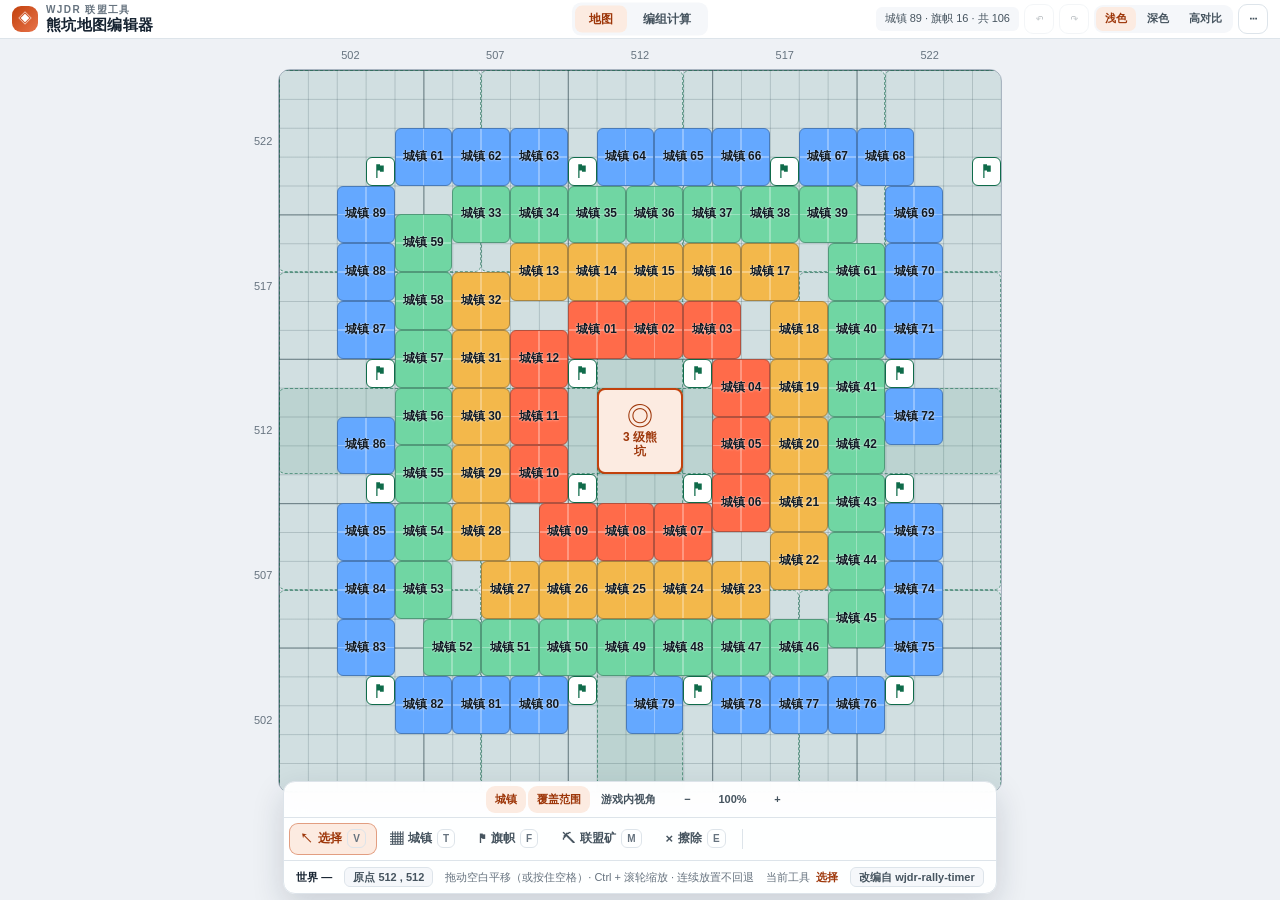
==== commit c7f4574f: "Add files via upload" ====
--- a/index.html
+++ b/index.html
@@ -375,6 +375,13 @@
   line-height:1.3; white-space:nowrap;
 }
 .origin-pill:hover{color:var(--accent-ink); border-color:color-mix(in srgb,var(--accent) 45%,transparent)}
+/* 出处署名：与 origin-pill 同款小药丸，窄屏隐藏（菜单里仍有一份） */
+.credit-pill{
+  border:1px solid var(--line-soft); background:var(--surface2); color:var(--muted);
+  border-radius:var(--r-tag); padding:2px 8px; font-size:11px; font-weight:600;
+  line-height:1.3; white-space:nowrap; text-decoration:none;
+}
+.credit-pill:hover{color:var(--accent-ink); border-color:color-mix(in srgb,var(--accent) 45%,transparent)}
 .statusbar .hint{overflow:hidden; text-overflow:ellipsis; white-space:nowrap}
 .statusbar .tool-now{display:flex; align-items:center; gap:6px; white-space:nowrap}
 .statusbar .tool-now strong{color:var(--accent-ink)}
@@ -459,6 +466,13 @@
 .menu .tpl-row .del{width:32px; flex:none; text-align:center; color:var(--faint); font-size:15px}
 .menu .tpl-row .del:hover{color:var(--danger)}
 .menu .menu-label{padding:6px 11px 2px; font-size:11px; color:var(--faint); font-weight:700}
+/* 菜单底部的出处署名 */
+.menu-credit{margin:2px 8px 6px; font-size:11px; line-height:1.5; color:var(--faint)}
+.menu-credit a{
+  color:var(--accent-ink); font-weight:600;
+  text-decoration:underline; text-underline-offset:2px;
+}
+.menu-credit a:hover{text-decoration-thickness:2px}
 
 .modal-backdrop{
   position:fixed; inset:0; z-index:70; display:grid; place-items:center;
@@ -539,6 +553,8 @@
   /* 状态行 */
   .statusbar{padding:5px 12px; gap:10px; font-size:12px}
   .statusbar .hint{display:none}
+  /* 窄屏状态栏本就吃紧，出处署名只在 ⋯ 菜单里出现 */
+  .statusbar .credit-pill{display:none}
   /* 视图开关行 */
   .hud-views{padding:5px 6px}
   .float-row button{padding:7px 10px; font-size:12px; min-height:34px}
@@ -620,16 +636,22 @@
   display:block; font-size:11px; font-weight:700; color:var(--faint);
   letter-spacing:.05em; margin-bottom:6px;
 }
-.calc-layer input[type=number]{
+/* 数值输入框：等级库存是 type=number；编组数量 / 单次容量为了拿到原始输入
+   改成了 type=text，两者共用同一套外观（靠 .num-in 兜住）——
+   否则 text 框匹配不到这条规则，会丢宽度和内边距，看起来就是「变形」 */
+.calc-layer input[type=number],
+.calc-layer input.num-in{
   width:100%; min-height:44px; padding:9px 11px;
   border:1px solid var(--line-soft); border-radius:var(--r-sm);
   background:var(--surface2); color:var(--ink);
   font:inherit; font-size:15px; font-weight:600;
 }
-.calc-layer input[type=number]:focus{
+.calc-layer input[type=number]:focus,
+.calc-layer input.num-in:focus{
   outline:2px solid color-mix(in srgb,var(--accent) 40%,transparent); border-color:transparent;
 }
-.calc-layer input[type=number]:disabled{opacity:.4; cursor:not-allowed}
+.calc-layer input[type=number]:disabled,
+.calc-layer input.num-in:disabled{opacity:.4; cursor:not-allowed}
 .calc-layer .seg{display:flex; gap:3px; background:var(--surface2); border-radius:var(--r-btn); padding:3px}
 .calc-layer .seg button{
   flex:1; border:0; background:transparent; border-radius:7px;
@@ -637,6 +659,25 @@
   color:var(--muted); font-variant-numeric:tabular-nums;
 }
 .calc-layer .seg button.active{background:var(--accent-soft); color:var(--accent-ink)}
+
+/* 自定义比例：三个孔 + 实时校验 */
+.calc-layer .ratio-row{display:flex; align-items:center; gap:6px}
+.calc-layer .ratio-row input{
+  /* 高度与「编组数量 / 单次容量」保持一致，否则同一行三个框高低不齐 */
+  width:100%; min-width:0; min-height:44px; padding:6px 4px; text-align:center;
+  border:1px solid var(--line-soft); border-radius:var(--r-sm);
+  background:var(--surface2); color:var(--ink);
+  font:inherit; font-size:15px; font-weight:800; font-variant-numeric:tabular-nums;
+}
+.calc-layer .ratio-row input:focus{outline:2px solid color-mix(in srgb,var(--accent) 40%,transparent); border-color:transparent}
+.calc-layer .ratio-row.bad input{
+  border-color:color-mix(in srgb,var(--danger) 65%,transparent);
+  background:color-mix(in srgb,var(--danger) 7%,transparent);
+}
+.calc-layer .ratio-colon{color:var(--faint); font-weight:800; flex:none}
+.calc-layer .ratio-msg{margin:6px 0 0; font-size:11px; font-weight:700; color:var(--ok)}
+.calc-layer .ratio-msg.bad{color:var(--danger)}
+.calc-layer .ratio-seg{margin-top:8px}
 
 .calc-layer .stock-head,
 .calc-layer .lv-row,
@@ -849,19 +890,27 @@
           <div class="params">
             <div class="field">
               <label for="grpCount">编组数量</label>
-              <input id="grpCount" type="number" min="1" step="1" value="3" inputmode="numeric">
+              <input id="grpCount" class="num-in" type="number" min="1" max="12" step="1" value="3">
             </div>
             <div class="field">
               <span class="lbl">兵种比例（盾 : 矛 : 弓）</span>
-              <div class="seg" id="ratioSeg" role="group" aria-label="兵种比例">
-                <button data-ratio="1:2:7">1:2:7</button>
-                <button data-ratio="1:3:6">1:3:6</button>
-                <button data-ratio="1:4:5" class="active">1:4:5</button>
+              <div class="ratio-row" id="ratioRow">
+                <input type="text" inputmode="numeric" maxlength="3" data-ratio-i="0" value="1" aria-label="盾 比例">
+                <span class="ratio-colon">:</span>
+                <input type="text" inputmode="numeric" maxlength="3" data-ratio-i="1" value="4" aria-label="矛 比例">
+                <span class="ratio-colon">:</span>
+                <input type="text" inputmode="numeric" maxlength="3" data-ratio-i="2" value="5" aria-label="弓 比例">
+              </div>
+              <p class="ratio-msg" id="ratioMsg">合计 10 ✓</p>
+              <div class="seg ratio-seg" id="ratioSeg" role="group" aria-label="常用比例">
+                <button type="button" data-ratio="1:2:7">1:2:7</button>
+                <button type="button" data-ratio="1:3:6">1:3:6</button>
+                <button type="button" data-ratio="1:4:5" class="active">1:4:5</button>
               </div>
             </div>
             <div class="field">
-              <label for="maxCap">单次最大容量（留空 = 不限）</label>
-              <input id="maxCap" type="number" min="1" step="1" placeholder="不限" inputmode="numeric">
+              <label for="maxCap">单次最大容量（留空 = 200 万）</label>
+              <input id="maxCap" class="num-in" type="number" min="1" max="2000000" step="1" placeholder="2000000">
             </div>
           </div>
         </section>
@@ -925,6 +974,8 @@
     <button class="origin-pill" id="sbOrigin" title="点击设置熊坑的世界坐标（原点）">原点 512 , 512</button>
     <span class="hint">拖动空白平移（或按住空格）· Ctrl + 滚轮缩放 · 连续放置不回退</span>
     <span class="tool-now">当前工具 <strong id="sbTool">选择</strong></span>
+    <a class="credit-pill" href="https://github.com/Linglegl/wjdr-rally-timer"
+       target="_blank" rel="noopener noreferrer" title="本工具改编自这个开源项目">改编自 wjdr-rally-timer</a>
   </div>
   </div>
 </div>
@@ -956,6 +1007,9 @@
   </div>
   <div class="menu-sep"></div>
   <p class="menu-label" id="buildInfo">—</p>
+  <p class="menu-credit">改编自
+    <a href="https://github.com/Linglegl/wjdr-rally-timer" target="_blank" rel="noopener noreferrer">Linglegl / wjdr-rally-timer</a>
+  </p>
   <div class="ui-zoom-block">
     <p class="menu-label">界面大小</p>
     <div class="ui-zoom-row" role="group" aria-label="界面大小">
@@ -2152,11 +2206,27 @@
 <script id="calc-core">
 'use strict';
 const MIN_PER_GROUP = 5000;
+/* 上限：编组数过大会在渲染时产生同样数量的卡片，直接拖垮内存/卡死；
+   容量上限按游戏单次集结上限取 200 万。UI 层负责报错，这里只做兜底夹紧。 */
+const MAX_GROUPS = 12;
+const MAX_CAPACITY = 2000000;
 const RATIO_MAP = { '1:2:7':[1,2,7], '1:3:6':[1,3,6], '1:4:5':[1,4,5] };
-
-function _sumLeft(remain){
+/* 高低等级分界：低于 6 级（5/4/3/2/1）算低等级；
+   低等级占比超过 10% 就算「太多」，不再全塞末组，改为摊给不达标组。 */
+const LOW_LEVEL_CUT = 6;
+const LOW_RATIO_MAX = 0.10;
+
+/* 汇总剩余兵力；minLv / maxLv 可限定等级区间（含两端） */
+function _sumLeft(remain, minLv, maxLv){
   const o = { s:0, p:0, b:0 };
-  for (const lv in remain){ const r = remain[lv]; o.s += r.s; o.p += r.p; o.b += r.b; }
+  const lo = minLv || 1;
+  const hi = (maxLv === undefined || maxLv === null) ? Infinity : maxLv;
+  for (const lv in remain){
+    const n = Number(lv);
+    if (n < lo || n > hi) continue;
+    const r = remain[lv];
+    o.s += r.s; o.p += r.p; o.b += r.b;
+  }
   return o;
 }
 function _sumUse(use){
@@ -2164,11 +2234,13 @@
   for (const lv in use){ const u = use[lv]; t += u.s + u.p + u.b; }
   return t;
 }
-/* 按等级从高到低扣减；remain 被就地修改，spec 是本次想拿的量 */
-function _takeByLevel(remain, spec, maxLv){
+/* 按等级从高到低扣减；remain 被就地修改，spec 是本次想拿的量。
+   minLv 限定最低能吃到哪一级（默认 1 = 不限） */
+function _takeByLevel(remain, spec, maxLv, minLv){
   const use = {};
+  const floorLv = minLv || 1;
   const left = { s:spec.s, p:spec.p, b:spec.b };
-  for (let lv = maxLv; lv >= 1; lv--){
+  for (let lv = maxLv; lv >= floorLv; lv--){
     const r = remain[lv];
     if (!r) continue;
     const u = { s:0, p:0, b:0 };
@@ -2180,8 +2252,15 @@
   }
   return use;
 }
-
-/* 把总量 M 按 a:b:c 拆成整数三元组：三者之和恰好 = M，每项与理想值误差 < 1 */
+/* 把 add 里的兵并入 use（低等级后置、平摊时用） */
+function _mergeUse(use, add){
+  for (const lv in add){
+    const u = add[lv];
+    if (!use[lv]) use[lv] = { s:0, p:0, b:0 };
+    use[lv].s += u.s; use[lv].p += u.p; use[lv].b += u.b;
+  }
+}
+/* 把一组总量按 a:b:c 拆成整数三元组：三者之和恰好 = M，每项与理想值误差 < 1 */
 function _splitByRatio(M, a, b, c){
   const unit = a + b + c;
   const ideal = [M * a / unit, M * b / unit, M * c / unit];
@@ -2195,9 +2274,27 @@
   }
   return out;
 }
+/* 按三兵种各自平均分成 G 份（余数补给靠前的组） */
+function _splitEvenly(total, G, keys){
+  return keys.map(function(kk){
+    const b0 = Math.floor(total[kk] / G);
+    return { k:kk, base:b0, extra: total[kk] - b0 * G };
+  });
+}
+function _specOf(per, j){
+  const spec = { s:0, p:0, b:0 };
+  per.forEach(function(pp){ spec[pp.k] = pp.base + (j < pp.extra ? 1 : 0); });
+  return spec;
+}
 
 /**
  * 核心分配算法
+ *
+ * 高低等级规则（2026-10-06）：
+ *   低等级 = 低于 6 级。高等级多于低等级时（情况 A），编组数与平均值只按高等级算，
+ *   低等级不参与平均 —— 少（占比 ≤10%）就全塞进末组，多就平摊给不达标的编组。
+ *   高等级不占优时（情况 B），前 1~2 组尽量做成纯高等级，其余组把剩下的兵力平均分。
+ *
  * @param {{levels:Array<{lv:number,enabled:boolean,s:number,p:number,b:number}>,
  *          ratio:number[], targetN:number, capacity:(number|null), minPerGroup?:number}} opt
  */
@@ -2207,11 +2304,13 @@
   const unit = a + b + c;
   const minPer = opt.minPerGroup > 0 ? opt.minPerGroup : MIN_PER_GROUP;
   const capRaw = opt.capacity;
-  const cap = (capRaw === null || capRaw === undefined || !(capRaw > 0)) ? null : Math.floor(capRaw);
-
-  /* --- 汇总库存（只算勾选等级） --- */
+  const cap = (capRaw === null || capRaw === undefined || !(capRaw > 0))
+    ? null : Math.min(MAX_CAPACITY, Math.floor(capRaw));
+
+  /* --- 汇总库存（只算勾选等级），同时把低等级单独记账 --- */
   const remain = {};
   const stock = { s:0, p:0, b:0 };
+  const loStock = { s:0, p:0, b:0 };
   let maxLv = 1;
   for (const row of (opt.levels || [])){
     if (!row.enabled) continue;
@@ -2221,78 +2320,224 @@
     if (row.lv > maxLv) maxLv = row.lv;
     if (s || p || q) remain[row.lv] = { s, p, b:q };
     stock.s += s; stock.p += p; stock.b += q;
+    if (row.lv < LOW_LEVEL_CUT){ loStock.s += s; loStock.p += p; loStock.b += q; }
   }
   const T = stock.s + stock.p + stock.b;
-  const n0 = Math.max(1, Math.floor(opt.targetN || 1));
+  const sLo = loStock.s + loStock.p + loStock.b;
+  const sHi = T - sLo;
+  const loRatio = T > 0 ? sLo / T : 0;
+  const hiDominant = sHi > sLo;
+  /* 兜底夹紧：UI 会先报错，这里防的是直接调用算法时传入超大组数 */
+  const n0 = Math.max(1, Math.min(MAX_GROUPS, Math.floor(opt.targetN || 1)));
+
+  const hiLo = {
+    hi:sHi, lo:sLo, loRatio:loRatio, cut:LOW_LEVEL_CUT,
+    mode: hiDominant ? 'hi' : 'lo',
+    loDest: null   /* 'last' 塞末组 / 'bad' 摊给不达标组 / null 无低等级兵 */
+  };
 
   if (T <= 0){
     return { T:0, N:0, N0:n0, adjusted:false, unit, ratio, groups:[], base:0, rem:0,
-             left:{s:0,p:0,b:0}, stock, error:'没有可用兵力：请至少勾选一个等级并填写数量。' };
-  }
-
-  /* --- 编组数量：保证每组不低于 minPer（末组不足除外） --- */
-  const nCap = Math.max(1, Math.floor(T / minPer));
-  let N = n0, adjusted = false, adjustNote = null;
-  if (n0 > nCap){
-    N = nCap; adjusted = true;
-    adjustNote = `预设 ${n0.toLocaleString('en-US')} 组会让每组不足 ${minPer.toLocaleString('en-US')}，已自动调小为 ${N} 组。`;
-  }
-
-  /* --- 每组总量：先均分，余数补给靠前的组，保证 N 组合计恰好 = 总兵力 --- */
-  const base = Math.floor(T / N);
-  const rem = T - base * N;                            // 前 rem 组各多分 1 个
-  const overCap = cap !== null && cap < base + (rem > 0 ? 1 : 0);
-
-  /* --- 逐组分配 --- */
+             left:{s:0,p:0,b:0}, stock, hiLo, error:'没有可用兵力：请至少勾选一个等级并填写数量。' };
+  }
+
   const groups = [];
-  let stopped = false;
-  for (let i = 1; i <= N; i++){
-    if (stopped){
-      groups.push({ idx:i, empty:true, total:0, target:0, use:{}, ok:false });
-      continue;
+  let N, adjusted = false, adjustNote = null, base, rem, overCap;
+
+  if (hiDominant){
+    /* ============================================================
+       情况 A：高等级更多 —— 组数与平均值只按高等级算
+       ============================================================ */
+    const nCapHi = Math.max(1, Math.floor(sHi / minPer));
+    N = n0;
+    if (n0 > nCapHi){
+      N = nCapHi; adjusted = true;
+      adjustNote = '预设 ' + n0.toLocaleString('en-US') + ' 组会让每组高等级兵不足 '
+                 + minPer.toLocaleString('en-US') + '，已自动调小为 ' + N + ' 组。';
     }
-    /* 该组总量：均分 + 余数补偿，再受单次容量封顶 */
-    let M = base + (i <= rem ? 1 : 0);
-    if (cap !== null) M = Math.min(M, cap);
-    if (M <= 0){
-      groups.push({ idx:i, empty:true, total:0, target:0, use:{}, ok:false });
-      continue;
+    base = Math.floor(sHi / N);
+    rem = sHi - base * N;
+    overCap = cap !== null && cap < base + (rem > 0 ? 1 : 0);
+
+    let stopped = false;
+    for (let i = 1; i <= N; i++){
+      if (stopped){ groups.push({ idx:i, empty:true, total:0, target:0, use:{}, ok:false }); continue; }
+      let M = base + (i <= rem ? 1 : 0);
+      if (cap !== null) M = Math.min(M, cap);
+      if (M <= 0){ groups.push({ idx:i, empty:true, total:0, target:0, use:{}, ok:false }); continue; }
+
+      const sp = _splitByRatio(M, a, b, c);
+      const need = { s:sp[0], p:sp[1], b:sp[2] };
+      const avail = _sumLeft(remain, LOW_LEVEL_CUT, maxLv);
+      const canDo = avail.s >= need.s && avail.p >= need.p && avail.b >= need.b;
+
+      if (canDo){
+        const use = _takeByLevel(remain, need, maxLv, LOW_LEVEL_CUT);
+        groups.push({ idx:i, use, total:M, target:M, need, ok:true, empty:false, elite:true });
+        continue;
+      }
+
+      /* 高等级凑不齐 —— 够拆多组就继续拆，不够才全塞 */
+      const restPre = _sumLeft(remain, LOW_LEVEL_CUT, maxLv);
+      const restPreTotal = restPre.s + restPre.p + restPre.b;
+      const slotsLeft = N - i + 1;
+      const fitsGroups = minPer > 0 ? Math.floor(restPreTotal / minPer) : slotsLeft;
+      const splitCount = Math.min(slotsLeft, fitsGroups);
+
+      if (splitCount >= 2){
+        const per = _splitEvenly(restPre, splitCount, ['s','p','b']);
+        for (let j = 0; j < splitCount; j++){
+          const spec2 = _specOf(per, j);
+          const use2 = _takeByLevel(remain, spec2, maxLv, LOW_LEVEL_CUT);
+          const got2 = _sumUse(use2);
+          const ideal2 = _splitByRatio(got2, a, b, c);
+          const same = ideal2[0] === spec2.s && ideal2[1] === spec2.p && ideal2[2] === spec2.b;
+          groups.push({
+            idx:i + j, use:use2, total:got2, target:got2, ok:same, empty:false, continued:true, elite:true,
+            need:{ s:ideal2[0], p:ideal2[1], b:ideal2[2] },
+            shortage:{
+              s: Math.max(0, ideal2[0] - spec2.s),
+              p: Math.max(0, ideal2[1] - spec2.p),
+              b: Math.max(0, ideal2[2] - spec2.b)
+            }
+          });
+        }
+        for (let j = splitCount; j < slotsLeft; j++){
+          groups.push({ idx:i + j, empty:true, total:0, target:0, use:{}, ok:false });
+        }
+        break;
+      }
+
+      let spec, capped = false;
+      const restTotal = restPreTotal;
+      if (cap !== null && restTotal > cap){
+        const f = cap / restTotal;
+        spec = { s:Math.floor(restPre.s * f), p:Math.floor(restPre.p * f), b:Math.floor(restPre.b * f) };
+        capped = true;
+      } else {
+        spec = { s:restPre.s, p:restPre.p, b:restPre.b };
+      }
+      const useA = _takeByLevel(remain, spec, maxLv, LOW_LEVEL_CUT);
+      groups.push({
+        idx:i, use:useA, total:_sumUse(useA), target:M, need, ok:false, empty:false, capped, elite:true,
+        shortage:{
+          s: Math.max(0, need.s - avail.s),
+          p: Math.max(0, need.p - avail.p),
+          b: Math.max(0, need.b - avail.b)
+        }
+      });
+      stopped = true;
     }
 
-    /* 按比例拆成整数三兵种，之和恰好 = M */
-    const sp = _splitByRatio(M, a, b, c);
-    const need = { s:sp[0], p:sp[1], b:sp[2] };
-
-    const avail = _sumLeft(remain);
-    const canDo = avail.s >= need.s && avail.p >= need.p && avail.b >= need.b;
-
-    if (canDo){
+    /* --- 低等级后置：不参与上面的平均，统一在这里安置 --- */
+    const loLeft = _sumLeft(remain, 1, LOW_LEVEL_CUT - 1);
+    const loTotal = loLeft.s + loLeft.p + loLeft.b;
+    if (loTotal > 0){
+      const filled = groups.filter(function(g){ return !g.empty; });
+      let dest;
+      if (loRatio <= LOW_RATIO_MAX){
+        dest = filled.slice(-1);
+        hiLo.loDest = 'last';
+      } else {
+        /* 「不满足编组比例要求的编组」= 所有 ok=false 的组，
+           续分组也算（它们同样没达到预设比例）——
+           否则这个分支永远只命中最后一组，和「塞末组」没区别 */
+        const bad = filled.filter(function(g){ return !g.ok; });
+        if (bad.length){
+          dest = bad;
+          hiLo.loDest = 'bad';
+        } else {
+          dest = filled.slice(-1);
+          hiLo.loDest = 'last';
+        }
+      }
+      if (dest.length){
+        const perLo = _splitEvenly(loLeft, dest.length, ['s','p','b']);
+        dest.forEach(function(g, j){
+          const specLo = _specOf(perLo, j);
+          const add = _takeByLevel(remain, specLo, LOW_LEVEL_CUT - 1, 1);
+          _mergeUse(g.use, add);
+          g.total = _sumUse(g.use);
+          g.mixed = true;
+        });
+      }
+    }
+  } else {
+    /* ============================================================
+       情况 B：高等级不占优 —— 前 1~2 组尽量做成纯高等级，其余平均分
+       ============================================================ */
+    const nCap = Math.max(1, Math.floor(T / minPer));
+    N = n0;
+    if (n0 > nCap){
+      N = nCap; adjusted = true;
+      adjustNote = '预设 ' + n0.toLocaleString('en-US') + ' 组会让每组不足 '
+                 + minPer.toLocaleString('en-US') + '，已自动调小为 ' + N + ' 组。';
+    }
+    base = Math.floor(T / N);
+    rem = T - base * N;
+    overCap = cap !== null && cap < base + (rem > 0 ? 1 : 0);
+
+    if (N === 1){
+      let M = T;
+      if (cap !== null) M = Math.min(M, cap);
+      const sp = _splitByRatio(M, a, b, c);
+      const need = { s:sp[0], p:sp[1], b:sp[2] };
       const use = _takeByLevel(remain, need, maxLv);
-      groups.push({ idx:i, use, total:M, target:M, need, ok:true, empty:false });
-      continue;
+      const got = _sumUse(use);
+      const ideal = _splitByRatio(got, a, b, c);
+      const same = ideal[0] === need.s && ideal[1] === need.p && ideal[2] === need.b;
+      groups.push({ idx:1, use, total:got, target:M, need, ok:same, empty:(got === 0), mixed:true });
+    } else {
+      const K = Math.min(2, N);          /* 前面最多 2 组做「纯高等级」 */
+      const perHi = Math.floor(T / N);   /* 精英组的目标总量 */
+      for (let i = 1; i <= K; i++){
+        let M = perHi;
+        if (cap !== null) M = Math.min(M, cap);
+        const sp = _splitByRatio(M, a, b, c);
+        const need = { s:sp[0], p:sp[1], b:sp[2] };
+        const avail = _sumLeft(remain, LOW_LEVEL_CUT, maxLv);
+        const canDo = avail.s >= need.s && avail.p >= need.p && avail.b >= need.b;
+        const use = _takeByLevel(remain, need, maxLv, LOW_LEVEL_CUT);
+        const got = _sumUse(use);
+        groups.push({
+          idx:i, use, total:got, target:M, need,
+          ok:canDo, empty:(got === 0), elite:true,
+          shortage: canDo ? null : {
+            s: Math.max(0, need.s - avail.s),
+            p: Math.max(0, need.p - avail.p),
+            b: Math.max(0, need.b - avail.b)
+          }
+        });
+      }
+      /* 其余组：把剩下的（高等级残余 + 全部低等级）按兵种各自平均分 */
+      const restAll = _sumLeft(remain);
+      const G = N - K;
+      const perAll = _splitEvenly(restAll, G, ['s','p','b']);
+      for (let j = 0; j < G; j++){
+        let spec = _specOf(perAll, j);
+        if (cap !== null){
+          const tot = spec.s + spec.p + spec.b;
+          if (tot > cap){
+            const f = cap / tot;
+            spec = { s:Math.floor(spec.s * f), p:Math.floor(spec.p * f), b:Math.floor(spec.b * f) };
+          }
+        }
+        const use = _takeByLevel(remain, spec, maxLv);
+        const got = _sumUse(use);
+        const ideal = _splitByRatio(got, a, b, c);
+        const same = ideal[0] === spec.s && ideal[1] === spec.p && ideal[2] === spec.b;
+        groups.push({
+          idx: K + j + 1, use, total:got, target:got,
+          need:{ s:ideal[0], p:ideal[1], b:ideal[2] },
+          ok:same, empty:(got === 0), mixed:true,
+          shortage: same ? null : {
+            s: Math.max(0, ideal[0] - spec.s),
+            p: Math.max(0, ideal[1] - spec.p),
+            b: Math.max(0, ideal[2] - spec.b)
+          }
+        });
+      }
     }
-
-    /* 凑不齐：策略 A —— 剩余全塞进这一组（受容量则等比缩放封顶） */
-    const rest = _sumLeft(remain);
-    const restTotal = rest.s + rest.p + rest.b;
-    let spec, capped = false;
-    if (cap !== null && restTotal > cap){
-      const f = cap / restTotal;
-      spec = { s:Math.floor(rest.s * f), p:Math.floor(rest.p * f), b:Math.floor(rest.b * f) };
-      capped = true;
-    } else {
-      spec = { s:rest.s, p:rest.p, b:rest.b };
-    }
-    const use = _takeByLevel(remain, spec, maxLv);
-    groups.push({
-      idx:i, use, total:_sumUse(use), target:M, need, ok:false, empty:false, capped,
-      shortage: {
-        s: Math.max(0, need.s - avail.s),
-        p: Math.max(0, need.p - avail.p),
-        b: Math.max(0, need.b - avail.b)
-      }
-    });
-    stopped = true;
   }
 
   const left = _sumLeft(remain);
@@ -2301,7 +2546,7 @@
   return {
     T, N, N0:n0, adjusted, adjustNote,
     base, rem, overCap, unit, ratio,
-    groups, left, stock, cap, capAdvice,
+    groups, left, stock, cap, capAdvice, hiLo,
     distributed: T - (left.s + left.p + left.b)
   };
 }
@@ -2315,8 +2560,9 @@
   const layer = $('calcLayer');
   if (!layer) return;
 
-  const LS_INPUT = 'wjdr-calc-input-v1';
-  const LEVELS = [10,9,8,7,6,5,4,3,2,1];
+  /* v1 -> v2：等级从 10 增到 12、复选框改为默认不勾选，旧数据不再兼容 */
+  const LS_INPUT = 'wjdr-calc-input-v2';
+  const LEVELS = [12,11,10,9,8,7,6,5,4,3,2,1];
   const TYPE_META = [['s','盾','tk-s'],['p','矛','tk-p'],['b','弓','tk-b']];
   const q = (sel) => layer.querySelector(sel);
   const fmt = (n) => (n || 0).toLocaleString('en-US');
@@ -2325,15 +2571,72 @@
     return isFinite(n) && n > 0 ? n : 0;
   };
 
-  const EMPTY = { grpCount:3, ratio:'1:4:5', cap:'', qty:{}, off:[] };
+  /* off = 未勾选的等级；EMPTY 取 LEVELS 全集 = 默认「全部不勾选」 */
+  const EMPTY = { grpCount:3, ratio:'1:4:5', cap:'', qty:{}, off:LEVELS.slice() };
   const DEMO = {
     grpCount:3, ratio:'1:4:5', cap:'',
     qty:{ 10:{s:800,p:3000,b:4000}, 9:{s:400,p:1500,b:1500},
           8:{s:200,p:800,b:500},   7:{s:100,p:400,b:300} },
-    off:[6,5,4,3,2,1]
+    off:[12,11,6,5,4,3,2,1]
   };
 
-  let curRatio = '1:4:5';
+  /* ---------- 兵种比例：三个孔 + 校验（纯数字、三项和为 10 或 100） ---------- */
+  const ratioIns = function(){ return Array.prototype.slice.call(layer.querySelectorAll('[data-ratio-i]')); };
+
+  function ratioStr(){
+    return ratioIns().map(function(el){ return el.value.trim(); }).join(':');
+  }
+  function readRatio(){
+    const nums = ratioIns().map(function(el){
+      const v = el.value.trim();
+      return /^\d+$/.test(v) ? parseInt(v, 10) : NaN;
+    });
+    const sum = nums.reduce(function(a, n){ return a + (isFinite(n) ? n : 0); }, 0);
+    let err = null;
+    if (nums.some(function(n){ return !isFinite(n); })) err = '三个格都要填纯数字';
+    else if (sum !== 10 && sum !== 100) err = '三项之和需为 10 或 100，当前是 ' + sum;
+    return { nums:nums, sum:sum, err:err, ok:!err };
+  }
+  function refreshRatio(){
+    const r = readRatio();
+    $('ratioRow').classList.toggle('bad', !r.ok);
+    const msg = $('ratioMsg');
+    msg.classList.toggle('bad', !r.ok);
+    msg.textContent = r.ok ? '合计 ' + r.sum + ' ✓' : '✕ ' + r.err;
+    const cur = r.ok ? r.nums.join(':') : '';
+    $('ratioSeg').querySelectorAll('button').forEach(function(b){
+      b.classList.toggle('active', b.dataset.ratio === cur);
+    });
+    return r;
+  }
+  function setRatio(str){
+    const parts = String(str || '').split(':');
+    const vals = (parts.length === 3) ? parts : ['1', '4', '5'];
+    ratioIns().forEach(function(el, i){ el.value = vals[i]; });
+    refreshRatio();
+  }
+
+  /* ---------- 编组数量 / 单次容量：越界直接夹到边界，不报错也不提示 ---------- */
+  function clampNum(el, min, max){
+    /* type="number"：非法输入会让 value 变成空串，所以「空」一律按无效处理；
+       用 Number 而不是正则，顺便吃下 1e5 这类合法写法，小数则向下取整 */
+    const raw = (el.value || '').trim();
+    const n = Number(raw);
+    if (raw === '' || !isFinite(n) || n < min){
+      el.value = String(min);
+      return min;
+    }
+    if (n > max){ el.value = String(max); return max; }
+    return Math.floor(n);
+  }
+  function readParams(){
+    const cRaw = $('maxCap').value.trim();
+    return {
+      gNum: clampNum($('grpCount'), 1, MAX_GROUPS),
+      /* 留空 = 用默认上限 200 万（不再表示「不限」） */
+      cNum: (cRaw === '') ? MAX_CAPACITY : clampNum($('maxCap'), 1, MAX_CAPACITY)
+    };
+  }
 
   /* ---------- 构建 10 行等级 ---------- */
   function buildRows(){
@@ -2344,7 +2647,7 @@
              + ' aria-label="' + lv + ' 级' + m[1] + '" placeholder="0"></div>';
       }).join('');
       return '<div class="lv-row" data-row="' + lv + '">'
-           +   '<label class="lv-lv"><input type="checkbox" data-lv="' + lv + '" data-role="on" checked>'
+           +   '<label class="lv-lv"><input type="checkbox" data-lv="' + lv + '" data-role="on">'
            +   lv + ' 级</label>' + cells + '</div>';
     }).join('');
   }
@@ -2369,20 +2672,14 @@
       const rows = readLevels(), qty = {}, off = [];
       rows.forEach(function(r){ if (r.enabled) qty[r.lv] = { s:r.s, p:r.p, b:r.b }; else off.push(r.lv); });
       localStorage.setItem(LS_INPUT, JSON.stringify({
-        grpCount:$('grpCount').value, ratio:curRatio, cap:$('maxCap').value, qty:qty, off:off
+        grpCount:$('grpCount').value, ratio:ratioStr(), cap:$('maxCap').value, qty:qty, off:off
       }));
     }catch(e){}
-  }
-  function setRatio(r){
-    curRatio = r;
-    $('ratioSeg').querySelectorAll('button').forEach(function(b){
-      b.classList.toggle('active', b.dataset.ratio === r);
-    });
   }
   function applyState(st){
     $('grpCount').value = (st.grpCount !== undefined && st.grpCount !== '') ? st.grpCount : 3;
     $('maxCap').value = st.cap || '';
-    setRatio(RATIO_MAP[st.ratio] ? st.ratio : '1:4:5');
+    setRatio(st.ratio || '1:4:5');
     const off = st.off || [];
     LEVELS.forEach(function(lv){
       const on = off.indexOf(lv) === -1;
@@ -2418,10 +2715,39 @@
     const leftTotal = res.left.s + res.left.p + res.left.b;
 
     if (res.adjustNote) parts.push('<div class="notice">ⓘ ' + res.adjustNote + '</div>');
+    const contGroups = res.groups.filter(function(g){ return g.continued; });
+    if (contGroups.length){
+      parts.push('<div class="notice warn">⚠ 第 ' + contGroups[0].idx + '～'
+        + contGroups[contGroups.length - 1].idx + ' 组：库存不足以按 ' + res.ratio.join(':')
+        + ' 配比，已把剩余兵力均分为 ' + contGroups.length + ' 组（每组 ≥ '
+        + fmt(MIN_PER_GROUP) + '）。</div>');
+    }
     if (res.capAdvice){
       parts.push('<div class="notice warn">⚠ 单次容量 ' + fmt(res.cap) + ' 装不下全部兵力：'
         + '按当前编组数会剩余 ' + fmt(leftTotal) + ' 未分配。'
         + '建议编组数 ≥ <b>' + res.capAdvice + '</b>。</div>');
+    }
+
+    /* 高低等级规则的说明（只在确实有低等级兵时出现） */
+    if (res.hiLo && res.hiLo.lo > 0){
+      const h = res.hiLo;
+      let msg;
+      if (h.mode === 'hi'){
+        const baseTxt = '每组平均值只按高等级兵（≥ ' + h.cut + ' 级）计算';
+        if (h.loDest === 'bad'){
+          const badCount = res.groups.filter(function(g){ return !g.ok && !g.empty; }).length;
+          msg = '低等级兵（< ' + h.cut + ' 级）共 ' + fmt(h.lo) + '、占 '
+              + (h.loRatio * 100).toFixed(1) + '%，超过 10% 阈值，已平摊到 '
+              + badCount + ' 个不满足比例的编组；' + baseTxt + '。';
+        } else {
+          msg = '低等级兵（< ' + h.cut + ' 级）共 ' + fmt(h.lo) + '、占 '
+              + (h.loRatio * 100).toFixed(1) + '%，已集中到末组；' + baseTxt + '。';
+        }
+      } else {
+        msg = '高等级兵（≥ ' + h.cut + ' 级）不占优：前面 1~2 组尽量做成纯高等级，'
+            + '其余编组把剩下的兵平均分。';
+      }
+      parts.push('<div class="notice">ⓘ ' + msg + '</div>');
     }
 
     parts.push(
@@ -2459,15 +2785,16 @@
       let badge;
       if (g.ok) badge = '<span class="badge">达标</span>';
       else if (g.capped) badge = '<span class="badge bad">受容量限制</span>';
+      else if (g.continued) badge = '<span class="badge bad">续分</span>';
       else badge = '<span class="badge bad">比例不达标</span>';
 
       let note = '';
-      if (g.shortage){
+      if (!g.continued && g.shortage){
         const lack = TYPE_META.filter(function(m){ return g.shortage[m[0]] > 0; })
           .map(function(m){ return m[1] + ' ' + fmt(g.shortage[m[0]]); }).join(' · ');
         if (lack) note = '<div class="gap-note">⚠ 差 ' + lack + '，该组已把剩余兵力全部装入。</div>';
       }
-      if (!g.ok && !g.shortage && g.capped){
+      if (!g.ok && !g.continued && !g.shortage && g.capped){
         note = '<div class="gap-note">⚠ 已按容量上限装入，剩余兵力未分配。</div>';
       }
 
@@ -2495,10 +2822,10 @@
     L.push('—————————————');
     res.groups.forEach(function(g){
       if (g.empty){ L.push('第 ' + g.idx + ' 组：库存已用尽'); return; }
-      const tag = g.ok ? '达标' : (g.shortage
+      const tag = g.ok ? '达标' : (g.continued ? '续分·比例不达标' : (g.shortage
         ? '缺 ' + TYPE_META.filter(function(m){ return g.shortage[m[0]] > 0; })
                    .map(function(m){ return m[1] + g.shortage[m[0]]; }).join('+')
-        : '受容量限制');
+        : '受容量限制'));
       L.push('第 ' + g.idx + ' 组：' + g.total + '  (' + tag + ')');
       Object.keys(g.use).map(Number).sort(function(x, y){ return y - x; }).forEach(function(lv){
         const u = g.use[lv];
@@ -2526,12 +2853,18 @@
   }
 
   function calc(){
-    const capEl = $('maxCap').value.trim();
+    const rr = refreshRatio();
+    if (!rr.ok){
+      if (typeof notify === 'function') notify('比例填错了：' + rr.err);
+      ratioIns()[0].focus();
+      return;
+    }
+    const pp = readParams();   /* 内部已把越界的编组数 / 容量夹到边界 */
     const res = allocateGroups({
       levels: readLevels(),
-      ratio: RATIO_MAP[curRatio],
-      targetN: toNum($('grpCount').value) || 1,
-      capacity: capEl === '' ? null : toNum(capEl),
+      ratio: rr.nums,
+      targetN: pp.gNum,
+      capacity: pp.cNum,
       minPerGroup: MIN_PER_GROUP
     });
     render(res);
@@ -2565,10 +2898,15 @@
      否则 querySelectorAll 拿到的是空列表，勾选联动与输入监听全部静默失效。 */
   buildRows();
   load();
+  readParams();   /* 载入后先按边界夹一次 */
 
   /* ---------- 事件 ---------- */
   document.querySelectorAll('#ratioSeg button').forEach(function(b){
     b.addEventListener('click', function(){ setRatio(b.dataset.ratio); persist(); });
+  });
+  ratioIns().forEach(function(el){
+    el.addEventListener('input', refreshRatio);
+    el.addEventListener('change', function(){ refreshRatio(); persist(); });
   });
   layer.querySelectorAll('input[data-role="on"]').forEach(function(cb){
     cb.addEventListener('change', function(){
@@ -2587,8 +2925,10 @@
     inp.addEventListener('input', updateSum);
     inp.addEventListener('change', persist);
   });
-  $('grpCount').addEventListener('change', persist);
-  $('maxCap').addEventListener('change', persist);
+  $('grpCount').addEventListener('input', readParams);
+  $('maxCap').addEventListener('input', readParams);
+  $('grpCount').addEventListener('change', function(){ readParams(); persist(); });
+  $('maxCap').addEventListener('change', function(){ readParams(); persist(); });
   $('grpCount').addEventListener('keydown', function(e){ if (e.key === 'Enter') calc(); });
   $('maxCap').addEventListener('keydown', function(e){ if (e.key === 'Enter') calc(); });
   $('btnCalc').addEventListener('click', calc);
